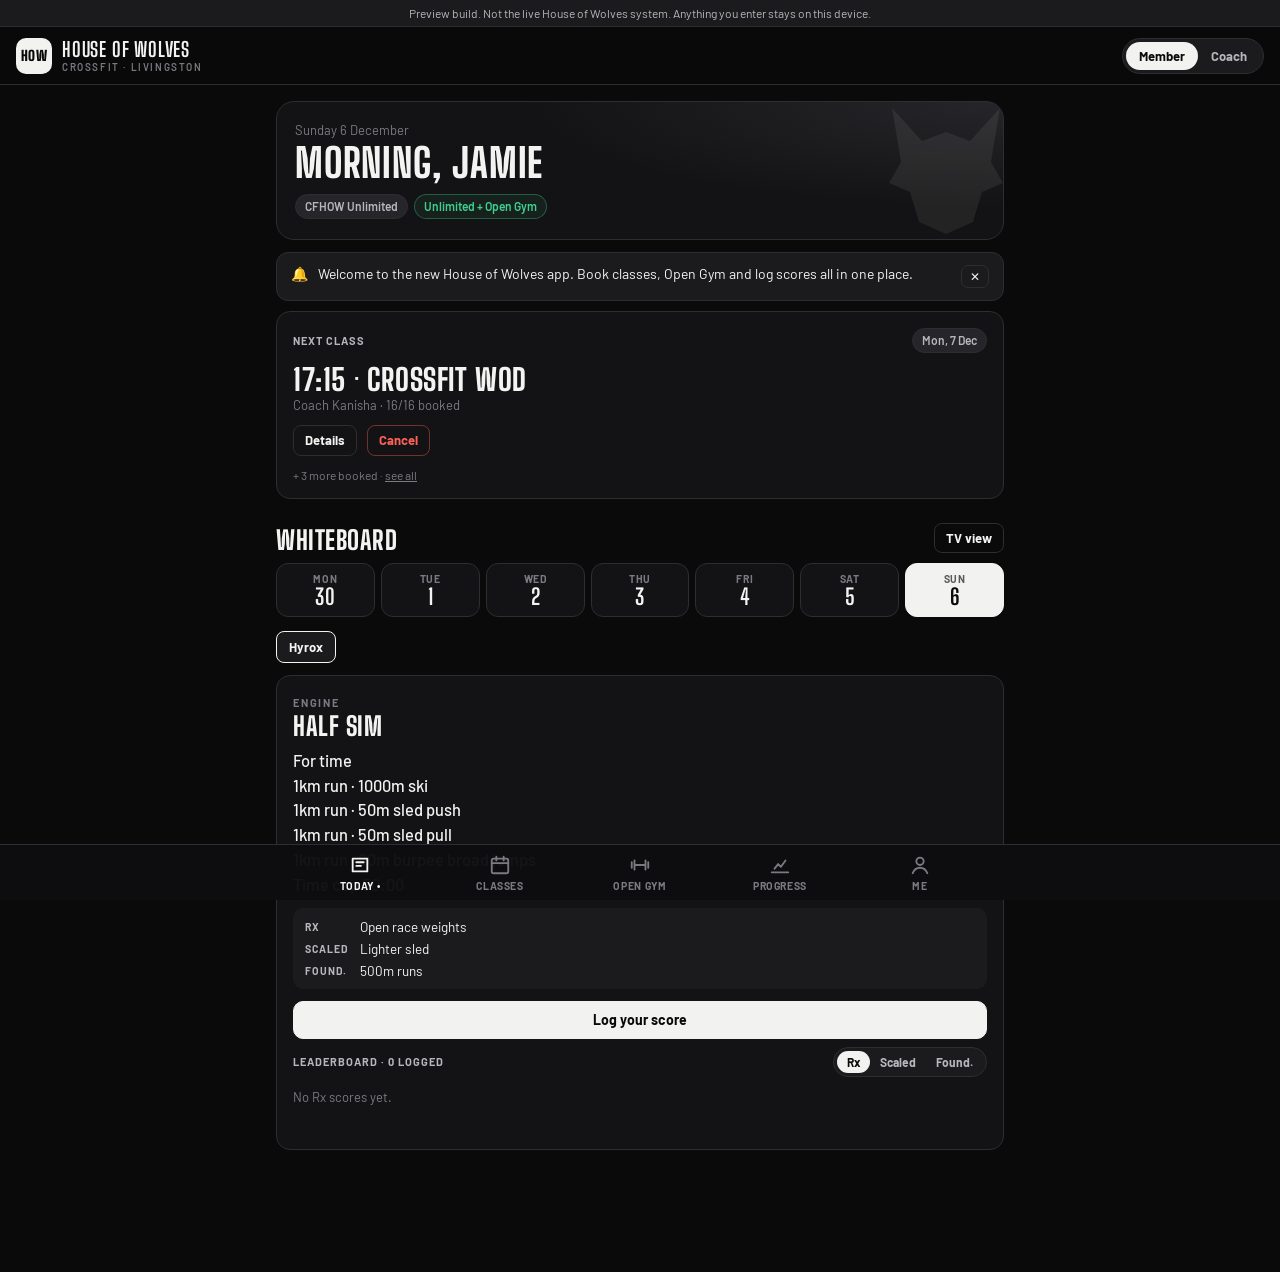
==== index.html @ 22e1f113 "House of Wolves app preview Co-Authored-By: Claude Opus 5.5 <noreply@anthropic.com> Claude-Session: " ====
<!DOCTYPE html>
<html lang="en">
<head>
<meta charset="utf-8">
<meta name="viewport" content="width=device-width,initial-scale=1,viewport-fit=cover">
<meta name="theme-color" content="#0a0a0b">
<meta name="robots" content="noindex,nofollow">
<title>House of Wolves — Gym App</title>
<link rel="preconnect" href="https://fonts.googleapis.com">
<link rel="preconnect" href="https://fonts.gstatic.com" crossorigin>
<link href="https://fonts.googleapis.com/css2?family=Big+Shoulders+Display:wght@700;800;900&family=Barlow:wght@400;500;600;700&display=swap" rel="stylesheet">
<style>
:root{--bg:#0a0a0b;--s1:#131315;--s2:#1b1b1e;--s3:#26262a;--line:#2d2d32;--ink:#f3f3f1;--ink2:#b6b6bb;--mute:#7a7a81;--accent:#f2f2f0;--accent-ink:#0a0a0b;--good:#3ecf8e;--warn:#f5b041;--bad:#ff6158;--r:14px;--hf:'Big Shoulders Display',Impact,'Arial Narrow',sans-serif;--bf:'Barlow',system-ui,-apple-system,sans-serif}
*{box-sizing:border-box}
html,body{margin:0;background:var(--bg);color:var(--ink);font-family:var(--bf);font-size:15px;-webkit-font-smoothing:antialiased;-webkit-tap-highlight-color:transparent}
button{font:inherit;color:inherit;cursor:pointer;border:0;background:none;padding:0}
input,select,textarea{font:inherit;font-size:16px;color:var(--ink);background:var(--s2);border:1px solid var(--line);border-radius:10px;padding:10px 12px;width:100%;outline:none}
input:focus,select:focus,textarea:focus{border-color:var(--ink2)}
input[type=checkbox],input[type=radio]{width:20px;height:20px;accent-color:var(--accent);flex:none;margin:0}
input[type=color]{padding:2px;height:42px;width:64px}
textarea{min-height:76px;resize:vertical}
label.f{display:block;margin:12px 0}
label.f>span,.lbl{display:block;font-size:11px;color:var(--ink2);margin-bottom:6px;text-transform:uppercase;letter-spacing:.09em;font-weight:700}
h1,h2,h3{font-family:var(--hf);text-transform:uppercase;letter-spacing:.02em;margin:0;line-height:.95;font-weight:800}
a{color:inherit}
header.top{position:sticky;top:0;z-index:30;background:rgba(10,10,11,.94);backdrop-filter:blur(12px);-webkit-backdrop-filter:blur(12px);border-bottom:1px solid var(--line);display:flex;align-items:center;gap:12px;padding:10px 16px;height:58px}
.brand{display:flex;align-items:center;gap:10px;min-width:0;overflow:hidden}.brand>div{min-width:0}
.chart svg text{fill:var(--mute);font-size:11px;font-family:var(--bf)}
@media(max-width:600px){.hide-sm{display:none}}@media(min-width:601px){.show-sm{display:none}}
.mark{width:36px;height:36px;border-radius:10px;background:var(--accent);color:var(--accent-ink);display:grid;place-items:center;font-family:var(--hf);font-weight:900;font-size:14px;letter-spacing:.02em;overflow:hidden;flex:none}
.mark img{width:100%;height:100%;object-fit:cover}
.brand b{font-family:var(--hf);font-size:20px;text-transform:uppercase;letter-spacing:.04em;white-space:nowrap;display:block;line-height:1;overflow:hidden;text-overflow:ellipsis}
.brand small{display:block;white-space:nowrap;overflow:hidden;text-overflow:ellipsis;color:var(--mute);font-size:10px;letter-spacing:.16em;text-transform:uppercase;font-weight:600;margin-top:2px}
.seg{display:flex;background:var(--s2);border:1px solid var(--line);border-radius:999px;padding:3px;margin-left:auto;flex:none}
.seg button{padding:6px 13px;border-radius:999px;font-weight:700;font-size:13px;color:var(--ink2)}
.seg button.on{background:var(--accent);color:var(--accent-ink)}
main{width:100%;max-width:760px;margin:0 auto;padding:16px 16px 110px}
.staff main{max-width:1180px;padding-bottom:60px}
nav.bottom{position:fixed;bottom:0;left:0;right:0;z-index:30;background:rgba(14,14,16,.97);border-top:1px solid var(--line);display:flex;justify-content:center;padding-bottom:env(safe-area-inset-bottom)}
nav.bottom button{flex:1;max-width:140px;padding:9px 2px 8px;display:flex;flex-direction:column;align-items:center;gap:3px;font-size:10.5px;font-weight:700;color:var(--mute);letter-spacing:.06em;text-transform:uppercase}
nav.bottom button.on{color:var(--ink)}
nav.bottom svg{width:22px;height:22px}
.tabs{display:flex;gap:6px;overflow-x:auto;padding:10px 16px;border-bottom:1px solid var(--line);position:sticky;top:58px;z-index:25;background:var(--bg);scrollbar-width:none}
.tabs::-webkit-scrollbar,.days::-webkit-scrollbar{display:none}
.tabs button{white-space:nowrap;padding:8px 14px;border-radius:999px;background:var(--s1);border:1px solid var(--line);font-weight:700;font-size:13px;color:var(--ink2)}
.tabs button.on{background:var(--ink);color:var(--bg);border-color:var(--ink)}
.shell{display:block}
.side{display:none}
@media(min-width:1000px){
 .staff .tabs{display:none}
 .staff .shell{display:grid;grid-template-columns:230px 1fr}
 .side{display:flex;flex-direction:column;gap:2px;padding:18px 12px;border-right:1px solid var(--line);position:sticky;top:58px;height:calc(100vh - 58px)}
 .side button{text-align:left;padding:11px 14px;border-radius:10px;color:var(--ink2);font-weight:600;display:flex;justify-content:space-between;align-items:center}
 .side button.on{background:var(--s2);color:var(--ink)}
 .side .badge{background:var(--s3);border-radius:999px;font-size:11px;padding:1px 7px}
}
.card{background:var(--s1);border:1px solid var(--line);border-radius:var(--r);padding:16px;margin-bottom:12px}
.card.tight{padding:12px 14px}
.row{display:flex;align-items:center;gap:10px}
.wrap{flex-wrap:wrap}
.between{justify-content:space-between}
.grow{flex:1;min-width:0}
.grid{display:grid;gap:12px}
.g2{grid-template-columns:repeat(auto-fit,minmax(min(100%,300px),1fr))}
.g3{grid-template-columns:repeat(auto-fit,minmax(min(100%,220px),1fr))}
.kpis{display:grid;grid-template-columns:repeat(auto-fit,minmax(150px,1fr));gap:10px;margin-bottom:12px}
.kpi{background:var(--s1);border:1px solid var(--line);border-radius:var(--r);padding:14px 16px}
.kpi .v{font-family:var(--hf);font-size:36px;font-weight:800;line-height:1;margin-top:6px}
.kpi .l{font-size:11px;color:var(--ink2);text-transform:uppercase;letter-spacing:.09em;font-weight:700}
.kpi .d{font-size:12px;color:var(--mute);margin-top:6px}
.btn{display:inline-flex;align-items:center;justify-content:center;gap:6px;padding:10px 16px;border-radius:10px;font-weight:700;font-size:14px;background:var(--s3);border:1px solid var(--line);white-space:nowrap;line-height:1.1}
.btn.p{background:var(--accent);color:var(--accent-ink);border-color:var(--accent)}
.btn.g{background:transparent}
.btn.sm{padding:7px 11px;font-size:13px;border-radius:8px}
.btn.xs{padding:4px 8px;font-size:12px;border-radius:7px}
.btn.danger{color:var(--bad);border-color:rgba(255,97,88,.4);background:transparent}
.btn.ok{color:var(--good);border-color:rgba(62,207,142,.4);background:rgba(62,207,142,.08)}
.btn:disabled{opacity:.4;cursor:not-allowed}
.btn.block{width:100%}
.chip{display:inline-flex;align-items:center;gap:5px;padding:3px 9px;border-radius:999px;font-size:12px;font-weight:600;background:var(--s3);color:var(--ink2);border:1px solid var(--line);white-space:nowrap;line-height:1.4}
.chip.good{color:var(--good);border-color:rgba(62,207,142,.35);background:rgba(62,207,142,.08)}
.chip.warn{color:var(--warn);border-color:rgba(245,176,65,.35);background:rgba(245,176,65,.08)}
.chip.bad{color:var(--bad);border-color:rgba(255,97,88,.35);background:rgba(255,97,88,.08)}
.chip.inv{background:var(--ink);color:var(--bg);border-color:var(--ink)}
.muted{color:var(--mute)}.ink2{color:var(--ink2)}.small{font-size:13px}.tiny{font-size:12px}.b{font-weight:700}
.mt{margin-top:12px}.mt2{margin-top:20px}.mb0{margin-bottom:0}
.h-sec{display:flex;align-items:flex-end;justify-content:space-between;gap:10px;margin:24px 0 10px}
.h-sec h2{font-size:26px}
.days{display:flex;gap:6px;overflow-x:auto;padding-bottom:2px;scrollbar-width:none}
.day{flex:1;min-width:44px;padding:8px 0 7px;border-radius:12px;background:var(--s1);border:1px solid var(--line);text-align:center;position:relative}
.day small{display:block;font-size:10.5px;color:var(--mute);text-transform:uppercase;font-weight:700;letter-spacing:.06em}
.day b{font-family:var(--hf);font-size:22px;display:block;line-height:1.1}
.day.on{background:var(--accent);color:var(--accent-ink);border-color:var(--accent)}
.day.on small{color:inherit;opacity:.65}
.day.today:not(.on){border-color:var(--ink2)}
.day i{position:absolute;bottom:4px;left:50%;transform:translateX(-50%);width:5px;height:5px;border-radius:50%;background:currentColor}
.cls{display:flex;gap:12px;align-items:center;padding:13px 14px;background:var(--s1);border:1px solid var(--line);border-left:4px solid var(--tc,#888);border-radius:var(--r);margin-bottom:8px}
.cls.dim{opacity:.55}
.cls .t{font-family:var(--hf);font-size:24px;font-weight:800;width:60px;flex:none;line-height:1}
.cls .t small{display:block;font-family:var(--bf);font-size:11px;color:var(--mute);font-weight:600;margin-top:3px}
.cls .n{font-weight:700;font-size:15.5px}
.cls .m{flex:1;min-width:0;cursor:pointer}
.bar{height:5px;background:var(--s3);border-radius:3px;overflow:hidden;margin-top:7px}
.bar i{display:block;height:100%;background:var(--ink2);border-radius:3px}
.bar i.full{background:var(--warn)}
.wod section{padding:16px 0;border-top:1px solid var(--line)}
.wod section:first-child{border-top:0;padding-top:4px}
.wod .k{font-size:11px;letter-spacing:.16em;text-transform:uppercase;color:var(--mute);font-weight:700}
.wod h3{font-size:26px;margin:5px 0 9px}
.wod pre{white-space:pre-wrap;font-family:var(--bf);margin:0;font-size:16.5px;line-height:1.5;font-weight:500}
.scale{display:grid;grid-template-columns:auto 1fr;gap:5px 12px;margin-top:12px;font-size:13.5px;background:var(--s2);border-radius:10px;padding:10px 12px}
.scale b{font-size:10.5px;text-transform:uppercase;letter-spacing:.1em;color:var(--ink2);padding-top:2px}
.notes{margin-top:10px;padding:10px 12px;border-radius:10px;border:1px dashed var(--line);font-size:13.5px;color:var(--ink2)}
.notes b{color:var(--ink)}
.pct{display:flex;gap:6px;flex-wrap:wrap;margin-top:10px}
.pct span{background:var(--s2);border:1px solid var(--line);border-radius:8px;padding:5px 9px;font-size:13px}
.pct span b{font-family:var(--hf);font-size:17px;margin-left:4px}
.lbr{display:flex;align-items:center;gap:10px;padding:9px 0;border-top:1px solid var(--line)}
.lbr.me{background:linear-gradient(90deg,var(--s2),transparent);margin:0 -8px;padding:9px 8px;border-radius:8px}
.rank{width:22px;font-family:var(--hf);font-size:19px;color:var(--mute);text-align:center;flex:none}
.av{width:32px;height:32px;border-radius:50%;background:var(--s3);display:grid;place-items:center;font-size:11.5px;font-weight:700;flex:none;border:1px solid var(--line);color:var(--ink2)}
.av.lg{width:52px;height:52px;font-size:17px}
.avs{display:flex;flex-wrap:wrap;gap:6px}
.sc{font-family:var(--hf);font-size:20px;font-weight:800}
.hf{padding:4px 9px;border-radius:999px;border:1px solid var(--line);font-size:12.5px;font-weight:600;color:var(--ink2)}
.hf.on{background:var(--accent);color:var(--accent-ink);border-color:var(--accent)}
.ttabs{display:flex;gap:6px;flex-wrap:wrap;margin:12px 0}
.ttabs button{padding:7px 12px;border-radius:8px;border:1px solid var(--line);font-size:13px;font-weight:700;color:var(--ink2);background:var(--s1)}
.ttabs button.on{border-color:var(--ink);color:var(--ink);background:var(--s2)}
.scrim{position:fixed;inset:0;background:rgba(0,0,0,.66);z-index:60;display:flex;align-items:flex-end;justify-content:center}
.sheet{background:var(--s1);border:1px solid var(--line);border-radius:20px 20px 0 0;width:100%;max-width:620px;max-height:93vh;overflow:auto;padding:0 18px 28px;animation:up .22s ease;overscroll-behavior:contain}
.sheet.wide{max-width:900px}
@keyframes up{from{transform:translateY(30px);opacity:0}to{transform:none;opacity:1}}
@media(min-width:760px){.scrim{align-items:center;padding:20px}.sheet{border-radius:20px}}
.sh{display:flex;justify-content:space-between;align-items:center;gap:10px;position:sticky;top:0;background:var(--s1);padding:16px 0 10px;z-index:2}
.sh h2{font-size:26px}
.foot{position:sticky;bottom:-28px;background:var(--s1);padding:12px 0 4px;margin-top:8px;display:flex;gap:8px;border-top:1px solid var(--line)}
.steps{display:flex;gap:4px;margin:0 0 14px}
.steps i{flex:1;height:4px;border-radius:2px;background:var(--s3)}
.steps i.on{background:var(--accent)}
.stepper{display:flex;align-items:center;gap:8px}
.stepper button{width:34px;height:34px;border-radius:9px;background:var(--s3);font-weight:800;font-size:18px;border:1px solid var(--line)}
.stepper output{width:22px;text-align:center;font-family:var(--hf);font-size:20px}
.kitrow{display:flex;align-items:center;justify-content:space-between;gap:10px;padding:9px 0;border-top:1px solid var(--line)}
.chk{display:flex;gap:10px;align-items:flex-start;margin:10px 0;font-size:14px;line-height:1.4;cursor:pointer}
.opt{display:flex;gap:12px;align-items:flex-start;padding:13px 14px;border:1px solid var(--line);border-radius:12px;margin-bottom:8px;cursor:pointer;background:var(--s1)}
.opt:has(input:checked){border-color:var(--ink);background:var(--s2)}
.opt .pr{margin-left:auto;font-family:var(--hf);font-size:22px;white-space:nowrap;text-align:right}
.opt .pr small{display:block;font-family:var(--bf);font-size:11px;color:var(--mute)}
.yn{display:flex;justify-content:space-between;gap:10px;align-items:center;padding:10px 0;border-top:1px solid var(--line);font-size:14px}
.yn .seg{margin-left:0}
.yn label{display:flex;align-items:center;gap:5px;font-weight:600;font-size:13px;padding:4px 8px;cursor:pointer}
table.t{width:100%;border-collapse:collapse;font-size:14px}
table.t th{text-align:left;font-size:10.5px;text-transform:uppercase;letter-spacing:.1em;color:var(--mute);padding:8px 10px;border-bottom:1px solid var(--line);white-space:nowrap;font-weight:700}
table.t td{padding:10px;border-bottom:1px solid var(--line);vertical-align:middle}
table.t tr.click{cursor:pointer}
table.t tr.click:hover td{background:var(--s2)}
.tblwrap{overflow-x:auto;margin:0 -16px;padding:0 16px}
.empty{padding:26px 18px;text-align:center;color:var(--mute);border:1px dashed var(--line);border-radius:var(--r);font-size:14px}
.hero{padding:20px 18px;border-radius:18px;background:radial-gradient(120% 140% at 100% 0%,var(--s3) 0%,var(--s1) 55%);border:1px solid var(--line);margin-bottom:12px;position:relative;overflow:hidden}
.hero h1{font-size:40px;margin-top:6px}
.hero .wolf{position:absolute;right:-18px;top:-6px;width:150px;opacity:.07;color:var(--ink)}
.lock{text-align:center;padding:30px 18px}
.lock h3{font-size:24px;margin-bottom:6px}
.slots{display:grid;grid-template-columns:repeat(auto-fill,minmax(74px,1fr));gap:6px}
.slot{padding:8px 6px;border-radius:10px;background:var(--s1);border:1px solid var(--line);text-align:center}
.slot b{font-family:var(--hf);font-size:18px;display:block}
.slot small{font-size:11px;color:var(--mute)}
.slot.past{opacity:.35}
.slot.full{border-color:rgba(245,176,65,.5)}
.heat{display:grid;grid-template-rows:repeat(7,1fr);grid-auto-flow:column;grid-auto-columns:1fr;gap:4px}
.heat i{aspect-ratio:1;border-radius:4px;background:var(--s3);display:block}
.heat i.on{background:var(--accent)}
.heat i.fut{background:transparent;border:1px dashed var(--line)}
.pv{background:var(--s2);color:var(--ink2);font-size:12px;text-align:center;padding:6px 12px;border-bottom:1px solid var(--line)}
.tip{position:fixed;pointer-events:none;background:var(--ink);color:var(--bg);padding:6px 9px;border-radius:8px;font-size:12px;font-weight:600;z-index:95;display:none;white-space:nowrap}
#toasts{position:fixed;top:68px;left:50%;transform:translateX(-50%);z-index:99;display:flex;flex-direction:column;gap:8px;width:min(92vw,420px);pointer-events:none}
.toast{background:var(--ink);color:var(--bg);padding:12px 14px;border-radius:12px;font-weight:600;font-size:14px;box-shadow:0 10px 30px rgba(0,0,0,.5);animation:up .2s ease;display:flex;gap:8px;align-items:flex-start}
.toast.bad{background:var(--bad);color:#fff}
.toast.good{background:var(--good);color:#04140c}
.notice{display:flex;gap:10px;align-items:flex-start;padding:12px 14px;border-radius:12px;border:1px solid var(--line);background:var(--s2);margin-bottom:10px;font-size:14px}
.notice.warn{border-color:rgba(245,176,65,.45)}
.notice .grow b{display:block;margin-bottom:2px}
.list .li{display:flex;align-items:center;gap:10px;padding:10px 0;border-top:1px solid var(--line)}
.list .li:first-child{border-top:0}
.ttgrid{display:grid;grid-template-columns:repeat(7,minmax(130px,1fr));gap:8px;overflow-x:auto}
.ttcol h3{font-size:18px;margin-bottom:8px}
.ttitem{display:block;width:100%;text-align:left;padding:8px 10px;border-radius:10px;background:var(--s1);border:1px solid var(--line);border-left:3px solid var(--tc);margin-bottom:6px;font-size:13px}
.ttitem b{font-family:var(--hf);font-size:17px;display:block}
.sec-ed{border:1px solid var(--line);border-radius:12px;padding:12px;margin-bottom:10px;background:var(--s2)}
.sec-ed input,.sec-ed select,.sec-ed textarea{background:var(--s1)}
.g-ed{display:grid;gap:8px;grid-template-columns:repeat(auto-fit,minmax(min(100%,160px),1fr))}
.swatch{width:38px;height:38px;border-radius:10px;border:2px solid var(--line)}
.swatch.on{border-color:var(--ink);outline:2px solid var(--bg);outline-offset:-4px}
.meter{display:flex;align-items:center;gap:10px;padding:7px 0;font-size:13.5px}
.meter .bar{flex:1;margin:0}
.qr{width:180px;height:180px;margin:10px auto;background:#fff;border-radius:12px;padding:12px}
#tv{position:fixed;inset:0;z-index:90;background:#000;color:#fff;overflow:auto;display:none;padding:3vh 3vw}
#tv.on{display:block}
.tvg{display:grid;grid-template-columns:1.5fr 1fr;gap:3vw}
@media(max-width:800px){.tvg{grid-template-columns:1fr}}
#tv h1{font-size:clamp(40px,7vw,110px)}
#tv .wod pre{font-size:clamp(18px,2.2vw,34px)}
#tv .wod h3{font-size:clamp(26px,3vw,48px)}
#tv .lbr{font-size:clamp(16px,1.6vw,26px)}
.chart svg{width:100%;height:auto;display:block}
.chart .hit{fill:transparent;cursor:pointer}
details summary{cursor:pointer;color:var(--ink2);font-size:13px;font-weight:600}
.pipe{display:grid;grid-template-columns:repeat(5,minmax(200px,1fr));gap:10px;overflow-x:auto;padding-bottom:6px}
.pipe h3{font-size:17px;margin-bottom:8px;display:flex;justify-content:space-between}
.lead{background:var(--s1);border:1px solid var(--line);border-radius:12px;padding:11px 12px;margin-bottom:8px;font-size:13.5px}
.dot{width:8px;height:8px;border-radius:50%;display:inline-block;flex:none}
.split{display:grid;gap:14px}
@media(min-width:1000px){.split{grid-template-columns:320px 1fr;align-items:start}}
</style>
</head>
<body>
<div class="pv">Preview build. Not the live House of Wolves system. Anything you enter stays on this device.</div>
<div id="app"></div>
<div id="sheet"></div>
<div id="tv"></div>
<div id="toasts"></div>
<div class="tip" id="tip"></div>
<script>
'use strict';
/* ============ CONSTANTS ============ */
const KEY='how-gym-demo-v1';
const TYPES={
  wod:{name:'CrossFit WoD',cap:16,c:'#d9d9d6',track:'wod'},
  partner:{name:'Partner WoD',cap:20,c:'#b48ce0',track:'wod'},
  gym:{name:'Gymnastics',cap:12,c:'#6fb3e0',track:'gym'},
  barbell:{name:'Barbell Club',cap:10,c:'#e07a6f',track:'barbell'},
  hyrox:{name:'Hyrox',cap:16,c:'#f2c94c',track:'hyrox'}
};
const TRACKS=[['wod','CrossFit'],['hyrox','Hyrox'],['gym','Gymnastics'],['barbell','Barbell Club']];
const CF=['wod','partner','gym','barbell'], ALL=[...CF,'hyrox'];
const PLANS=[
  {id:'intro',name:'Introductory Month',price:80,unit:'first month',tracks:ALL,og:true,monthly:true,desc:'Unlimited classes + Open Gym for your first month. £20 less than Unlimited.'},
  {id:'unl',name:'CFHOW Unlimited',price:100,unit:'month',tracks:ALL,og:true,monthly:true,desc:'Every class, every track, plus Open Gym.'},
  {id:'three',name:'CFHOW 3 a Week',price:65,unit:'month',perWeek:3,tracks:ALL,monthly:true,desc:'Any 3 classes a week, Hyrox included. No Open Gym.'},
  {id:'two',name:'CrossFit 2 a Week',price:50,unit:'month',perWeek:2,tracks:CF,monthly:true,desc:'Any 2 CrossFit classes a week: WoD, Gymnastics, Barbell.'},
  {id:'hyrox2',name:'Hyrox 2 a Week',price:50,unit:'month',perWeek:2,tracks:['hyrox'],monthly:true,desc:'Both weekly Hyrox classes.'},
  {id:'hyrox10',name:'Hyrox 10-Class Pass',price:75,unit:'10 classes',pack:10,valid:60,tracks:['hyrox'],desc:'10 Hyrox classes, use within 2 months.'},
  {id:'drop',name:'Drop-in',price:12,unit:'class',pack:1,valid:30,tracks:ALL,desc:'Single class. Visiting? Welcome to the pack.'}
];
const KIT=[{id:'lift',n:'Lifting platform + bar',q:5},{id:'rig',n:'Rig space',q:8},{id:'rope',n:'Rope climb',q:5},{id:'row',n:'RowErg',q:6},{id:'ski',n:'SkiErg',q:6},{id:'bike',n:'BikeErg',q:1},{id:'assault',n:'Assault Bike',q:2},{id:'sled',n:'Sled',q:1},{id:'sandbag',n:'Sandbag',q:4}];
const COACHES=['Andun','Gavin','Rachael','Kirsty','Kanisha','Huw','Mike'];
const FOCUS=['My own programme','Catching up on a missed WoD','Hyrox / engine work','Gymnastics skills','Olympic lifting','Competition prep','Mobility & recovery'];
const LIFTS=['Back Squat','Front Squat','Deadlift','Strict Press','Push Press','Clean','Clean & Jerk','Snatch','Bench Press'];
const BENCH=[['Fran','time'],['Grace','time'],['Helen','time'],['Cindy','rounds'],['2k Row','time'],['5k Run','time'],['Hyrox (race)','time'],['Max Pull-ups','reps']];
const PRESETS=[['Pack White','#f2f2f0'],['Ember','#ff6a2b'],['Blood Moon','#e0323f'],['Ice','#7cc6f2'],['Gold','#e8b931'],['Pine','#3ecf8e']];
const DOW=['Mon','Tue','Wed','Thu','Fri','Sat','Sun'];

/* ============ HELPERS ============ */
const $=(s,r=document)=>r.querySelector(s);
const pad=n=>String(n).padStart(2,'0');
const ymd=d=>d.getFullYear()+'-'+pad(d.getMonth()+1)+'-'+pad(d.getDate());
const pd=s=>{const[a,b,c]=s.split('-').map(Number);return new Date(a,b-1,c)};
const add=(d,n)=>{const x=new Date(d);x.setDate(x.getDate()+n);return x};
const t0=()=>{const d=new Date();d.setHours(0,0,0,0);return d};
const TODAY=()=>ymd(new Date());
const mon=d=>{const x=new Date(d);x.setHours(0,0,0,0);return add(x,-((x.getDay()+6)%7))};
const tm=s=>{const[h,m]=s.split(':').map(Number);return h*60+m};
const hm=m=>pad(Math.floor(m/60))+':'+pad(m%60);
const at=(ds,t)=>{const d=pd(ds);d.setMinutes(tm(t));return d};
const wdOf=ds=>(pd(ds).getDay()+6)%7;
const fmtD=(ds,o={weekday:'short',day:'numeric',month:'short'})=>pd(ds).toLocaleDateString('en-GB',o);
const nowMin=()=>{const d=new Date();return d.getHours()*60+d.getMinutes()};
const esc=s=>String(s??'').replace(/[&<>"']/g,c=>({'&':'&amp;','<':'&lt;','>':'&gt;','"':'&quot;',"'":'&#39;'}[c]));
const ini=n=>String(n||'?').split(' ').filter(Boolean).map(w=>w[0]).slice(0,2).join('').toUpperCase();
const uid=()=>Math.random().toString(36).slice(2,9);
const money=n=>'£'+Number(n).toLocaleString('en-GB',{minimumFractionDigits:n%1?2:0,maximumFractionDigits:2});
const daysBetween=(a,b)=>Math.round((pd(b)-pd(a))/864e5);
const plan=id=>PLANS.find(p=>p.id===id)||PLANS[1];
const dur=s=>{s=Math.round(s);return Math.floor(s/60)+':'+pad(s%60)};
function rng(a){return function(){a|=0;a=a+0x6D2B79F5|0;let t=Math.imul(a^a>>>15,1|a);t=t+Math.imul(t^t>>>7,61|t)^t;return((t^t>>>14)>>>0)/4294967296}}

/* ============ PROGRAMMING LIBRARY ============ */
const PROG={
 wod:[
  [{kind:'Warm-up',title:'Prep',body:'2 rounds\n200m row\n10 air squats\n10 PVC pass-throughs\n5 inchworms + push-up',score:'none'},
   {kind:'Strength',title:'Back Squat',lift:'Back Squat',body:'5 x 5 @ 75%\nRest 2:00 between sets',score:'none'},
   {kind:'Metcon',title:'Howl',body:'AMRAP 12\n10 wall balls\n10 box jumps\n10 kettlebell swings',score:'rounds',rx:'9/6kg ball · 24/20" box · 24/16kg KB',sc:'6/4kg ball · step-ups · 16/12kg KB',fd:'Squat to target · 12/8kg KB deadlift',notes:'Steady unbroken sets, aim for 6+ rounds. Shoulder flags: KB deadlifts instead of swings. Knees: step-ups.'}],
  [{kind:'Warm-up',title:'Prep',body:'3 rounds\n10 cal BikeErg\n5 strict pull-ups\n10 empty-bar thrusters',score:'none'},
   {kind:'Strength',title:'Strict Press',lift:'Strict Press',body:'Build: 5-5-3-3-1-1\nFinish around 90%',score:'none'},
   {kind:'Metcon',title:'Fran',body:'21-15-9 for time\nThrusters\nPull-ups\nTime cap 8:00',score:'time',rx:'43/30kg · kipping or butterfly',sc:'30/20kg · banded pull-ups',fd:'15/10kg · ring rows',notes:'Benchmark day. Sprint, target sub-6. Shoulder flags: ring rows + DB thrusters.'}],
  [{kind:'Skill',title:'Double-unders',body:'10 min practice\nSingles → 3 singles + 1 double → unbroken attempts',score:'none'},
   {kind:'Metcon',title:'Cindy',body:'AMRAP 20\n5 pull-ups\n10 push-ups\n15 air squats',score:'rounds',rx:'As written',sc:'Banded pull-ups · knee push-ups',fd:'Ring rows · box push-ups · squat to box',notes:'Pacing piece. Rounds ~1:00 each. Push-up form over speed.'}],
  [{kind:'Warm-up',title:'Prep',body:'Hip hinge drill\n400m easy jog\n10 band pull-aparts',score:'none'},
   {kind:'Strength',title:'Deadlift',lift:'Deadlift',body:'3 x 5 @ 80%\nRest 2:30',score:'none'},
   {kind:'Metcon',title:'Lone Wolf',body:'5 rounds for time\n400m run\n15 DB snatches (alt.)\n10 bar-facing burpees\nTime cap 22:00',score:'time',rx:'22.5/15kg DB',sc:'15/10kg DB',fd:'200m run · 7.5/5kg DB · step-back burpees',notes:'Run hard, settle on the snatches. Lower-back flags: lighter DB hang power cleans.'}],
  [{kind:'Strength',title:'Clean & Jerk',lift:'Clean & Jerk',body:'Build to a heavy single in 12 min\nThen 3 x 2 @ 70%',score:'none'},
   {kind:'Metcon',title:'Grace',body:'30 clean & jerks for time\nTime cap 8:00',score:'time',rx:'61/43kg',sc:'43/30kg',fd:'20/15kg bar or DB',notes:'Mostly singles. Choose a load you can move for 30 reps without form breaking down.'}],
  [{kind:'Partner WoD',title:'Wolf Pack',body:'In pairs, for time\n100 cal row\n80 wall balls\n60 KB swings\n40 burpees over the bar\n20 rope climbs\nOne works, one rests\nTime cap 35:00',score:'time',rx:'9/6kg · 24/16kg',sc:'6/4kg · 16/12kg · 2 seated pulls = 1 climb',fd:'Halve the reps',notes:'Pair mixed abilities. Use both ends of the rig for ropes.'}],
  null
 ],
 hyrox:{1:[{kind:'Engine',title:'Compromised Running',body:'6 rounds\n500m run\n500m SkiErg\nRest 1:30\nScore = total working time',score:'time',rx:'Race pace',sc:'400m / 400m',fd:'300m / 300m',notes:'Hold run splits within 5s of each other.'}],
        6:[{kind:'Engine',title:'Half Sim',body:'For time\n1km run · 1000m ski\n1km run · 50m sled push\n1km run · 50m sled pull\n1km run · 80m burpee broad jumps\nTime cap 50:00',score:'time',rx:'Open race weights',sc:'Lighter sled',fd:'500m runs',notes:'Practise transitions. Adjust sled loads between heats.'}]},
 gym:{0:[{kind:'Skill',title:'Pull-up Strength',body:'EMOM 12\nOdd: 3-5 strict pull-ups\nEven: 20s hollow hold\nThen 3 x max tempo ring rows (3-1-1)',score:'none'}],
      2:[{kind:'Skill',title:'Handstands',body:'Wall walks 4 x 2\nKick-up practice 10 min\nHandstand hold: accumulate 2:00',score:'none'}]},
 barbell:{1:[{kind:'Lifting',title:'Snatch',lift:'Snatch',body:'Snatch 6 x 2 @ 70%\nSnatch pull 3 x 3 @ 95%',score:'load'}],
          3:[{kind:'Lifting',title:'Clean',lift:'Clean',body:'Clean 5 x 2 @ 75%\nThen 3 x 3 @ 80%',score:'load'}]}
};
function libFor(track,wd){const L=track==='wod'?PROG.wod[wd]:(PROG[track]||{})[wd];return L?JSON.parse(JSON.stringify(L)).map((s,i)=>({id:'s'+i,...s})):null}

/* ============ STATE ============ */
let S;
const UI={role:'member',tab:'today',stab:'dash',day:TODAY(),track:'wod',wk:0,cday:TODAY(),filt:'all',ogDay:TODAY(),lbDiv:'Rx',
  pDay:TODAY(),pTrack:'wod',pe:null,rDay:TODAY(),rInst:null,oDay:TODAY(),memQ:'',memF:'all',join:null,ogWk:0};

function seed(keepBrand){
  const r=rng(11), pick=a=>a[Math.floor(r()*a.length)], T=t0();
  const names=['Jamie Reid','Eilidh Fraser','Callum Brown','Morag Stewart','Lewis Campbell','Isla Murray','Fraser Grant','Niamh Kerr','Euan Paterson','Ailsa Scott','Ryan Docherty','Skye Henderson','Connor Wallace','Leah Robertson','Craig Hamilton','Erin Ross','Scott Gibson','Rebecca Sinclair','Kyle Johnston','Hannah Mitchell','Dougie Watt','Freya Bell','Liam Craig','Catriona Lindsay','Marc Ogilvie','Abbie Burns','Ross McInnes','Zara Quinn'];
  const plans=['unl','unl','three','two','unl','three','hyrox2','unl','three','two','unl','hyrox10','three','unl','two','intro','unl','three','unl','two','drop','unl','three','hyrox2','unl','intro','three','unl'];
  const ec=['Sam','Alex','Chris','Jordan','Pat','Robyn','Jo','Kerry'];
  const rel=['Partner','Mum','Dad','Sister','Brother','Friend'];
  const members=names.map((n,i)=>{
    const [first,...rest]=n.split(' '); const p=plans[i];
    const sd=p==='intro'?(i===15?24:6):60+Math.floor(r()*900);
    return {id:'m'+(i+1),name:n,first,plan:p,start:ymd(add(T,-sd)),status:'active',
      email:(first+'.'+rest.join('')).toLowerCase()+'@example.com',phone:'07700 9'+String(10000+Math.floor(r()*89999)),
      dob:ymd(new Date(1972+Math.floor(r()*30),Math.floor(r()*12),1+Math.floor(r()*27))),
      address:(10+Math.floor(r()*80))+' '+pick(['Almondvale Rd','Howden Way','Dedridge Ave','Eliburn Cres','Carmondean Pl','Ladywell St'])+', Livingston',postcode:'EH54 '+(1+Math.floor(r()*9))+pick(['AB','HJ','LP','QR','TW']),
      ec:{name:pick(ec)+' '+rest.join(''),rel:pick(rel),phone:'07700 9'+String(10000+Math.floor(r()*89999))},
      injuries:i===3?'Left shoulder: avoid kipping':i===8?'Lower-back niggle, keep hinge loads moderate':i===19?'Post-natal (6 months): no high-impact jumping yet':'',
      level:pick(['Beginner','Intermediate','Intermediate','Advanced']),goals:pick(['Get stronger','Hyrox race in spring','Lose body fat','First muscle-up','Stay fit for football','Community & consistency']),
      credits:p==='hyrox10'?6:p==='drop'?1:0,creditsExp:ymd(add(T,p==='drop'?20:41)),waiver:true,parq:false,notes:'',frozenUntil:null,src:pick(['Instagram','Friend','Google','Walked past','Facebook'])};
  });
  members[13].status='frozen';members[13].frozenUntil=ymd(add(T,12));
  members[19].parq=true;
  const S0={v:1,seedWeek:ymd(mon(T)),meId:'m1',
    brand:keepBrand||{accent:'#f2f2f0',name:'House of Wolves',logo:null},
    cfg:{lateHrs:2,ahead:7,ogCap:10,autoPromote:true,introRemind:7,release:'20:00'},
    template:tpl(),ogWin:{0:[['10:30','12:00'],['13:30','17:00']],1:[['10:30','12:00'],['13:30','17:00']],2:[['10:30','12:00'],['13:30','17:00']],3:[['10:30','12:00'],['13:30','17:00']],4:[['10:30','12:00'],['13:30','17:00'],['18:15','20:00']],5:[['11:15','13:30']],6:[['10:00','13:00']]},
    overrides:{},bookings:{},members,prog:{},scores:{},prs:{},og:[],leads:[],notifs:[],hist:{},log:[]};
  S=S0;
  const atRisk=new Set(['m9','m17','m23']);
  // history
  members.forEach(m=>{
    const freq=m.plan==='unl'||m.plan==='intro'?.6:m.plan==='three'?.42:m.plan.startsWith('hyrox')||m.plan==='drop'?.15:.3;
    const h=[];const startD=pd(m.start);
    for(let d=-84;d<-14;d++){const day=add(T,d);if(day<startD)continue;if(atRisk.has(m.id)&&d>-20)continue;if(r()<freq*(m.id==='m1'?1.25:1))h.push(ymd(day))}
    S.hist[m.id]=h;
  });
  // bookings
  for(let d=-14;d<=7;d++){
    const ds=ymd(add(T,d));
    instancesFor(ds).forEach(inst=>{
      const b=bk(inst.id);
      const fillTarget=d<0?.45+r()*.5:d===0?.55+r()*.45:Math.max(.12,.85-d*.11+r()*.25);
      let want=Math.round(inst.cap*fillTarget);
      const pool=members.filter(m=>m.id!=='m1'&&m.status==='active'&&plan(m.plan).tracks.includes(inst.type)&&!(atRisk.has(m.id)&&d>-20)&&pd(m.start)<=pd(ds)).sort(()=>r()-.5);
      for(const m of pool){if(b.in.length>=Math.min(want,inst.cap))break;const p=plan(m.plan);if(p.perWeek&&weekUsed(m.id,ds)>=p.perWeek)continue;b.in.push(m.id)}
      if(d>=0&&d<=2&&inst.time==='17:15'&&inst.type==='wod'){while(b.in.length<inst.cap){const m=pool.find(x=>!b.in.includes(x.id));if(!m)break;b.in.push(m.id)}const w=pool.filter(x=>!b.in.includes(x.id)).slice(0,2);b.wait.push(...w.map(x=>x.id))}
      if(d<0||(d===0&&inst.start<new Date()))b.checked=b.in.filter(()=>r()<.94);
    });
  }
  // me: Jamie, unlimited, books Mon/Wed/Fri 17:15 + Tue hyrox-ish
  for(let d=-14;d<=6;d++){
    const ds=ymd(add(T,d)),wd=wdOf(ds);
    const want=wd===0||wd===2||wd===4?'17:15':wd===5?'09:00':null;
    if(!want)continue;
    const inst=instancesFor(ds).find(i=>i.time===want);if(!inst)continue;
    const b=bk(inst.id);if(b.in.includes('m1'))continue;
    if(b.in.length>=inst.cap)b.in.pop();
    b.in.push('m1');if(inst.start<new Date())b.checked.push('m1');
  }
  // programming: last, this & next week
  for(let w=-1;w<=1;w++){
    const ws=add(mon(T),w*7);
    for(let wd=0;wd<7;wd++){
      const ds=ymd(add(ws,wd));
      TRACKS.forEach(([tk])=>{const secs=libFor(tk,wd);if(!secs)return;
        S.prog[ds+'|'+tk]={status:w<1?'published':'scheduled',release:ymd(add(ws,-1))+' '+S.cfg.release,sections:secs,by:pick(COACHES)}});
    }
  }
  // PRs
  const lvlMul={Beginner:.65,Intermediate:.85,Advanced:1.05};
  const base={'Back Squat':125,'Front Squat':105,'Deadlift':155,'Strict Press':55,'Push Press':75,'Clean':92,'Clean & Jerk':88,'Snatch':68,'Bench Press':85};
  members.forEach((m,i)=>{
    const f=lvlMul[m.level]*(i%2?.72:1);const L=[];
    LIFTS.forEach(l=>{if(r()<.8||m.id==='m1')L.push({k:l,v:Math.round(base[l]*f*(0.9+r()*.2)/2.5)*2.5,t:'load',d:ymd(add(T,-Math.floor(r()*200)))})});
    if(r()<.6||m.id==='m1')L.push({k:'Fran',v:Math.round(240+ (1.1-f)*500+r()*90),t:'time',d:ymd(add(T,-Math.floor(r()*300)))});
    if(r()<.5||m.id==='m1')L.push({k:'2k Row',v:Math.round(410+(1.1-f)*120+r()*40),t:'time',d:ymd(add(T,-Math.floor(r()*300)))});
    S.prs[m.id]=L;
  });
  S.prs.m1=S.prs.m1.map(p=>({...p,v:p.k==='Back Squat'?120:p.k==='Deadlift'?150:p.k==='Fran'?402:p.v}));
  // scores for past days this week
  const ws=mon(T);
  for(let d=0;d<7;d++){
    const ds=ymd(add(ws,d));if(ds>TODAY())break;
    TRACKS.forEach(([tk])=>{const doc=S.prog[ds+'|'+tk];if(!doc)return;
      doc.sections.forEach(sec=>{if(sec.score==='none')return;
        const att=new Set();instancesFor(ds).filter(i=>TYPES[i.type].track===tk&&i.start<new Date()).forEach(i=>bk(i.id).checked.forEach(x=>att.add(x)));
        const arr=[...att].filter(x=>x!=='m1'||r()<.9).map(mid=>{const m=member(mid);const f=lvlMul[m.level];
          const div=m.level==='Advanced'||(m.level==='Intermediate'&&r()<.45)?'Rx':m.level==='Beginner'&&r()<.4?'Foundations':'Scaled';
          return {mid,div,raw:genScore(sec,f,r),note:r()<.15?pick(['Unbroken wall balls!','Grip went on round 3','PB!','Pacing was spot on','Legs on fire']):'',hf:members.filter(()=>r()<.12).map(x=>x.id)}});
        if(arr.length)S.scores[ds+'|'+tk+'|'+sec.id]=arr;
      })});
  }
  // open gym
  const today=TODAY();
  const ogs=[['m2',today,'10:30',90,'Olympic lifting',{lift:1},'Snatch complex from my coach'],['m5',today,'11:00',60,'Hyrox / engine work',{row:1,ski:1},'Intervals 8 x 500m row/ski'],['m7',today,'13:30',120,'Competition prep',{lift:1,rig:1},''],['m11',today,'14:00',60,'Gymnastics skills',{rig:1,rope:1},'Rope climb technique'],['m12',today,'15:00',90,'Hyrox / engine work',{sled:1,sandbag:1,ski:1},''],
    ['m6',ymd(add(T,1)),'10:30',60,'Catching up on a missed WoD',{row:1},'Missed Thursday'],['m16',ymd(add(T,1)),'11:00',60,'Mobility & recovery',{},''],['m25',ymd(add(T,2)),'13:30',90,'My own programme',{lift:1,assault:1},'']];
  ogs.forEach(([mid,date,start,dur,focus,kit,plan])=>{
    const m=member(mid);if(!m||!plan_og(m))m.plan='unl';
    const st=at(date,start),en=new Date(st.getTime()+dur*6e4),n=new Date();
    S.og.push({id:uid(),mid,date,start,dur,focus,kit,plan,injury:m.injuries,buddy:'',status:date===today&&en<n?'done':date===today&&st<=n?'in':'booked',inAt:date===today&&st<=n?st.toISOString():null,outAt:null,at:new Date().toISOString()});
  });
  // leads
  const L=[['Kerry Anderson','CrossFit','new',0],['Mohammed Rashid','Hyrox','booked',2],['Sophie Gray','CrossFit','booked',1],['Tom Lennox','CrossFit','attended',-3],['Beth Rae','Hyrox','attended',-5],['Aidan Kelly','CrossFit','joined',-12],['Lucy Ferguson','CrossFit','lost',-20]];
  L.forEach(([n,int,st,d])=>{const ds=ymd(add(T,d));let inst=null;if(st!=='new'){inst=instancesFor(ds).find(i=>(int==='Hyrox'?i.type==='hyrox':i.type==='wod'))||instancesFor(ds)[0]}
    S.leads.push({id:uid(),name:n,email:n.split(' ')[0].toLowerCase()+'@example.com',phone:'07700 9'+String(10000+Math.floor(r()*89999)),interest:int,status:st,inst:inst?inst.id:null,created:ymd(add(T,Math.min(d,0)-2)),exp:pick(['Never tried it','Some gym experience','Ex-CrossFitter']),src:pick(['Instagram','Google','Friend','Facebook'])})});
  S.notifs.push({mid:'m1',text:'Welcome to the new House of Wolves app. Book classes, Open Gym and log scores all in one place.',at:new Date().toISOString(),read:false});
  save();
}
function plan_og(m){return !!plan(m.plan).og}
function genScore(sec,f,r){
  const T={Fran:[170,520],Grace:[140,460],'Lone Wolf':[860,1320],'Wolf Pack':[1450,2100],'Compromised Running':[1250,1750],'Half Sim':[1900,2950]};
  if(sec.score==='time'){const[a,b]=T[sec.title]||[400,1200];const s=b-(b-a)*Math.min(1,f*.9)+(r()-.5)*(b-a)*.25;return dur(Math.max(a,Math.min(b,s)))}
  if(sec.score==='rounds'){const R=sec.title==='Cindy'?[11,24]:[4,9];return Math.round(R[0]+(R[1]-R[0])*f*.85+r()*2)+'+'+Math.floor(r()*25)}
  if(sec.score==='load')return String(Math.round(70*f*(0.9+r()*.3)/2.5)*2.5);
  return String(Math.round(50+r()*100));
}
function tpl(){const L=[];let i=0;const A=(day,time,type,coach,cap)=>L.push({id:'t'+(++i),day,time,type,coach,cap:cap||TYPES[type].cap});
  for(let d=0;d<5;d++){A(d,'06:15','wod','Huw');A(d,'09:30','wod','Kirsty');A(d,'12:15','wod','Rachael');A(d,'17:15','wod','Kanisha');
    if(d<4)A(d,'18:15',d===1?'hyrox':'wod',d===1?'Gavin':'Mike');
    if(d===0||d===2)A(d,'19:15','gym','Rachael');if(d===1||d===3)A(d,'19:15','barbell','Andun');}
  A(5,'09:00','partner','Andun');A(5,'10:15','wod','Kanisha');A(6,'09:00','hyrox','Gavin');return L}

function save(){try{localStorage.setItem(KEY,JSON.stringify(S))}catch(e){}}
function load(){
  try{const raw=localStorage.getItem(KEY);if(raw){const s=JSON.parse(raw);if(s&&s.v===1&&s.seedWeek===ymd(mon(t0()))){S=s;return}if(s&&s.brand){seed(s.brand);return}}}catch(e){}
  seed();
}

/* ============ DOMAIN ============ */
const member=id=>S.members.find(m=>m.id===id);
const me=()=>member(S.meId)||S.members[0];
function instancesFor(ds){
  const wd=wdOf(ds);
  return S.template.filter(t=>t.day===wd).sort((a,b)=>tm(a.time)-tm(b.time)).map(t=>{const id=ds+'_'+t.id,o=S.overrides[id]||{};
    return {id,date:ds,time:t.time,type:t.type,coach:o.coach||t.coach,cap:t.cap,cancelled:!!o.cancelled,reason:o.reason||'',tid:t.id,start:at(ds,t.time)}});
}
function findInst(id){return instancesFor(id.slice(0,10)).find(i=>i.id===id)}
function bk(id){return S.bookings[id]||(S.bookings[id]={in:[],wait:[],checked:[],late:[]})}
function weekUsed(mid,ds,excl){const ws=mon(pd(ds));let n=0;for(let d=0;d<7;d++){const x=ymd(add(ws,d));instancesFor(x).forEach(i=>{if(i.id===excl)return;const b=S.bookings[i.id];if(b&&(b.in.includes(mid)||b.late.includes(mid)))n++})}return n}
function canBook(m,inst,ignoreTime){
  const p=plan(m.plan);
  if(inst.cancelled)return{ok:false,r:'Cancelled'};
  if(!ignoreTime&&inst.start<new Date())return{ok:false,r:'Started'};
  if(!ignoreTime&&daysBetween(TODAY(),inst.date)>S.cfg.ahead)return{ok:false,r:'Opens '+fmtD(ymd(add(pd(inst.date),-S.cfg.ahead)),{weekday:'short',day:'numeric'})};
  if(m.status==='frozen')return{ok:false,r:'Membership frozen'};
  if(!p.tracks.includes(inst.type))return{ok:false,r:'Not on your plan',up:true};
  if(p.pack){if(m.credits<=0)return{ok:false,r:'No credits left',up:true};if(m.creditsExp<inst.date)return{ok:false,r:'Credits expire first',up:true}}
  if(p.perWeek&&weekUsed(m.id,inst.date,inst.id)>=p.perWeek)return{ok:false,r:p.perWeek+'/week used',up:true};
  return{ok:true};
}
function notify(mid,text){S.notifs.push({mid,text,at:new Date().toISOString(),read:false})}
function logA(t){S.log.unshift({t,at:new Date().toISOString()});S.log=S.log.slice(0,60)}
function book(id,mid,staff){
  const inst=findInst(id),m=member(mid),b=bk(id);
  if(b.in.includes(mid)||b.wait.includes(mid))return;
  const c=canBook(m,inst,staff);
  if(!c.ok&&!staff){toast(c.r,'bad');return}
  const p=plan(m.plan);
  if(b.in.length>=inst.cap&&!staff){b.wait.push(mid);toast(`You're #${b.wait.length} on the waitlist. You'll be booked in automatically if a space opens.`);logA(`${m.name} joined waitlist · ${TYPES[inst.type].name} ${inst.time}`)}
  else{b.in.push(mid);if(p.pack&&m.credits>0)m.credits--;b.late=b.late.filter(x=>x!==mid);
    if(!staff)toast(`Booked: ${TYPES[inst.type].name}, ${fmtD(inst.date)} ${inst.time}`,'good');logA(`${m.name} booked ${TYPES[inst.type].name} ${fmtD(inst.date)} ${inst.time}`)}
  save();render();
}
function cancelBk(id,mid,staff){
  const inst=findInst(id),m=member(mid),b=bk(id),p=plan(m.plan);
  if(b.wait.includes(mid)){b.wait=b.wait.filter(x=>x!==mid);toast('Removed from waitlist');save();render();return}
  const hrs=(inst.start-new Date())/36e5,late=!staff&&hrs<S.cfg.lateHrs;
  b.in=b.in.filter(x=>x!==mid);b.checked=b.checked.filter(x=>x!==mid);
  if(late){b.late.push(mid);toast(`Late cancel (under ${S.cfg.lateHrs}h). This still counts as a used class.`,'bad')}
  else{if(p.pack)m.credits++;if(!staff)toast('Cancelled. No charge.')}
  logA(`${m.name} ${late?'late-':''}cancelled ${TYPES[inst.type].name} ${fmtD(inst.date)} ${inst.time}`);
  if(S.cfg.autoPromote)promote(inst);
  save();render();
}
function promote(inst){
  const b=bk(inst.id);
  while(b.in.length<inst.cap&&b.wait.length){
    const nx=b.wait.shift(),m=member(nx),c=canBook(m,inst);
    if(!c.ok){notify(nx,`A space opened in ${TYPES[inst.type].name} ${inst.time} but you couldn't be booked (${c.r}).`);continue}
    b.in.push(nx);if(plan(m.plan).pack)m.credits--;
    notify(nx,`You're in! Moved off the waitlist for ${TYPES[inst.type].name}, ${fmtD(inst.date)} ${inst.time}.`);
    logA(`${m.name} promoted from waitlist · ${inst.time}`);
    if(UI.role==='staff'||nx===S.meId)toast(`${nx===S.meId?'You were':m.first+' was'} promoted from the waitlist`,'good');
  }
}
function visits(mid){
  const v=new Set(S.hist[mid]||[]);
  for(const [id,b] of Object.entries(S.bookings))if(b.checked.includes(mid))v.add(id.slice(0,10));
  S.og.forEach(o=>{if(o.mid===mid&&(o.status==='in'||o.status==='done'))v.add(o.date)});
  return [...v].sort();
}
function lastVisit(mid){const v=visits(mid);return v.length?v[v.length-1]:null}
function myUpcoming(mid=S.meId){
  const out=[],n=new Date();
  for(let d=0;d<=S.cfg.ahead+7;d++){const ds=ymd(add(t0(),d));instancesFor(ds).forEach(i=>{const b=S.bookings[i.id];if(!b)return;const end=new Date(i.start.getTime()+60*6e4);if(end<n)return;
    if(b.in.includes(mid))out.push({...i,st:'in'});else if(b.wait.includes(mid))out.push({...i,st:'wait',pos:b.wait.indexOf(mid)+1})})}
  return out;
}
function introEnd(m){return ymd(add(pd(m.start),30))}
function nextBill(m){const s=pd(m.start),n=t0();let d=new Date(n.getFullYear(),n.getMonth(),Math.min(s.getDate(),28));if(d<n)d=new Date(n.getFullYear(),n.getMonth()+1,Math.min(s.getDate(),28));return ymd(d)}
function mrr(){return S.members.filter(m=>m.status==='active'&&plan(m.plan).monthly).reduce((a,m)=>a+(m.plan==='intro'?100:plan(m.plan).price),0)}
function atRiskList(){const T=TODAY();return S.members.filter(m=>m.status==='active'&&daysBetween(m.start,T)>21).map(m=>({m,lv:lastVisit(m.id)})).filter(x=>!x.lv||daysBetween(x.lv,T)>=14).sort((a,b)=>(a.lv||'')<(b.lv||'')?-1:1)}
function visibleDoc(doc){if(!doc)return false;if(UI.role==='staff')return true;if(doc.status==='published')return true;if(doc.status==='scheduled'){const[d,t]=doc.release.split(' ');return new Date()>=at(d,t)}return false}
function parseScore(type,raw){
  raw=String(raw).trim();
  if(type==='time'){const m=raw.match(/^(\d+):(\d{1,2})$/);return m?+m[1]*60+ +m[2]:NaN}
  if(type==='rounds'){const m=raw.match(/^(\d+)(?:\+(\d+))?$/);return m?-(+m[1]*1000+(+m[2]||0)):NaN}
  const v=parseFloat(raw);return isNaN(v)?NaN:-v;
}
const DIVS=['Rx','Scaled','Foundations'];
function board(key,type,div){return (S.scores[key]||[]).filter(s=>s.div===div).map(s=>({...s,sv:parseScore(type,s.raw)})).filter(s=>!isNaN(s.sv)).sort((a,b)=>a.sv-b.sv)}
const fmtScore=(type,raw)=>type==='load'?raw+'kg':type==='rounds'?raw.replace('+',' + ')+(raw.includes('+')?'':' rds'):type==='reps'?raw+' reps':raw;
const fmtPR=p=>p.t==='time'?dur(p.v):p.t==='load'?p.v+'kg':p.t==='rounds'?p.v+' rds':p.v+' reps';
const round25=v=>Math.round(v/2.5)*2.5;
function pr(mid,k){const L=(S.prs[mid]||[]).filter(p=>p.k===k);return L.length?L.reduce((a,b)=>(b.t==='time'?b.v<a.v:b.v>a.v)?b:a):null}

/* ogym */
function ogWins(ds){return S.ogWin[wdOf(ds)]||[]}
function ogStarts(ds,d){const out=[];ogWins(ds).forEach(([a,b])=>{for(let t=tm(a);t+d<=tm(b);t+=30)out.push(hm(t))});return out}
function ogLoad(ds,startM,d,excl){
  const res={people:0,kit:{}};KIT.forEach(k=>res.kit[k.id]=0);
  for(let t=startM;t<startM+d;t+=30){
    let p=0;const k={};
    S.og.forEach(o=>{if(o.date!==ds||o.id===excl||o.status==='cancelled'||o.status==='done')return;const s=tm(o.start);if(s<=t&&t<s+o.dur){p++;Object.entries(o.kit||{}).forEach(([id,n])=>k[id]=(k[id]||0)+n)}});
    res.people=Math.max(res.people,p);Object.keys(res.kit).forEach(id=>res.kit[id]=Math.max(res.kit[id],k[id]||0));
  }
  return res;
}
function ogNow(){const ds=TODAY(),n=nowMin();return S.og.filter(o=>o.date===ds&&o.status==='in')}

/* ============ RENDER: SHELL ============ */
const ICON={
 today:'<svg viewBox="0 0 24 24" fill="none" stroke="currentColor" stroke-width="2" stroke-linecap="round" stroke-linejoin="round"><path d="M4 5h16v14H4z"/><path d="M8 9h8M8 13h5"/></svg>',
 classes:'<svg viewBox="0 0 24 24" fill="none" stroke="currentColor" stroke-width="2" stroke-linecap="round" stroke-linejoin="round"><rect x="3" y="5" width="18" height="16" rx="2"/><path d="M3 10h18M8 3v4M16 3v4"/></svg>',
 og:'<svg viewBox="0 0 24 24" fill="none" stroke="currentColor" stroke-width="2" stroke-linecap="round" stroke-linejoin="round"><path d="M6 7v10M18 7v10M3 9v6M21 9v6M6 12h12"/></svg>',
 progress:'<svg viewBox="0 0 24 24" fill="none" stroke="currentColor" stroke-width="2" stroke-linecap="round" stroke-linejoin="round"><path d="M3 20h18M6 16l4-5 3 3 5-7"/></svg>',
 me:'<svg viewBox="0 0 24 24" fill="none" stroke="currentColor" stroke-width="2" stroke-linecap="round" stroke-linejoin="round"><circle cx="12" cy="8" r="4"/><path d="M4 21c1.5-4 4.5-6 8-6s6.5 2 8 6"/></svg>'
};
const WOLF='<svg class="wolf" viewBox="0 0 100 100" fill="currentColor"><path d="M14 8l20 22 16-6 16 6L86 8 80 44l8 14-14 6-6 20-18 8-18-8-6-20-14-6 8-14z"/></svg>';
const MTABS=[['today','Today'],['classes','Classes'],['og','Open Gym'],['progress','Progress'],['me','Me']];
const STABS=[['dash','Dashboard'],['roster','Check-in'],['prog','Programming'],['tt','Timetable'],['ogb','Open Gym'],['members','Members'],['leads','Leads'],['settings','Settings']];

function applyBrand(){
  const a=S.brand.accent||'#f2f2f0';const r=document.documentElement.style;r.setProperty('--accent',a);
  const h=a.replace('#','');const [R,G,B]=[0,2,4].map(i=>parseInt(h.substr(i,2),16)/255).map(c=>c<=.03928?c/12.92:Math.pow((c+.055)/1.055,2.4));
  r.setProperty('--accent-ink',(.2126*R+.7152*G+.0722*B)>.4?'#0a0a0b':'#ffffff');
}
function markHTML(){return `<div class="mark">${S.brand.logo?`<img src="${S.brand.logo}" alt="">`:'HOW'}</div>`}
function render(){
  applyBrand();
  const staff=UI.role==='staff';
  const unread=S.notifs.filter(n=>n.mid===S.meId&&!n.read).length;
  let body;
  try{body=staff?({dash:vDash,roster:vRoster,prog:vProg,tt:vTT,ogb:vOgBoard,members:vMembers,leads:vLeads,settings:vSettings}[UI.stab]||vDash)():({today:vToday,classes:vClasses,og:vOG,progress:vProgress,me:vMe}[UI.tab]||vToday)()}
  catch(e){console.error(e);body=`<div class="empty">Something went wrong rendering this view: ${esc(e.message)}</div>`}
  const newLeads=S.leads.filter(l=>l.status==='new').length;
  $('#app').className='app '+(staff?'staff':'member');
  $('#app').innerHTML=`
  <header class="top">
    <div class="brand">${markHTML()}<div><b>${esc(S.brand.name)}</b><small>${staff?'Coach & Owner':'CrossFit · Livingston'}</small></div></div>
    <div class="seg" role="tablist"><button class="${staff?'':'on'}" data-a="role" data-v="member">Member</button><button class="${staff?'on':''}" data-a="role" data-v="staff">Coach</button></div>
  </header>
  ${staff?`<div class="tabs">${STABS.map(([k,l])=>`<button class="${UI.stab===k?'on':''}" data-a="stab" data-v="${k}">${l}</button>`).join('')}</div>
  <div class="shell"><aside class="side">${STABS.map(([k,l])=>`<button class="${UI.stab===k?'on':''}" data-a="stab" data-v="${k}">${l}${k==='leads'&&newLeads?`<span class="badge">${newLeads}</span>`:''}</button>`).join('')}
    <div style="margin-top:auto" class="tiny muted">Signed in as Andun (Owner)</div></aside><main>${body}</main></div>`
  :`<main>${body}</main>
  <nav class="bottom">${MTABS.map(([k,l])=>`<button class="${UI.tab===k?'on':''}" data-a="tab" data-v="${k}">${ICON[k]}${l}${k==='today'&&unread?' •':''}</button>`).join('')}</nav>`}`;
  if(UI.afterRender){UI.afterRender();UI.afterRender=null}
  bindCharts();
}
function toast(msg,kind=''){const t=document.createElement('div');t.className='toast '+kind;t.textContent=msg;$('#toasts').appendChild(t);setTimeout(()=>{t.style.opacity='0';t.style.transition='opacity .3s';setTimeout(()=>t.remove(),300)},3600)}

/* sheet */
let SH=null;
function sheet(fn,...args){SH={fn,args};drawSheet()}
function drawSheet(){const root=$('#sheet');if(!SH){root.innerHTML='';document.body.style.overflow='';return}
  const r=SH.fn(...SH.args);const keep=$('#sheet .sheet');const st=keep?keep.scrollTop:0;
  root.innerHTML=`<div class="scrim" data-a="scrim"><div class="sheet ${r.wide?'wide':''}" role="dialog" aria-modal="true"><div class="sh"><h2>${r.title}</h2><button class="btn sm g" data-a="close" aria-label="Close">✕</button></div>${r.body}</div></div>`;
  document.body.style.overflow='hidden';const sh=$('#sheet .sheet');if(r.keepScroll)sh.scrollTop=st;r.mount&&r.mount(sh)}
function closeSheet(){SH=null;drawSheet()}

/* ============ SHARED BITS ============ */
function planChip(m){const p=plan(m.plan);return `<span class="chip">${esc(p.name)}</span>`}
function usageChip(m){const p=plan(m.plan);
  if(m.status==='frozen')return `<span class="chip warn">Frozen until ${fmtD(m.frozenUntil,{day:'numeric',month:'short'})}</span>`;
  if(p.perWeek){const u=weekUsed(m.id,TODAY());return `<span class="chip ${u>=p.perWeek?'warn':''}">${u} of ${p.perWeek} this week</span>`}
  if(p.pack)return `<span class="chip ${m.credits<=1?'warn':''}">${m.credits} credit${m.credits===1?'':'s'} · exp ${fmtD(m.creditsExp,{day:'numeric',month:'short'})}</span>`;
  return `<span class="chip good">Unlimited${p.og?' + Open Gym':''}</span>`}
function dayStrip(sel,act,from,n=7,marks){
  let h='<div class="days">';for(let i=0;i<n;i++){const ds=ymd(add(from,i));
    h+=`<button class="day ${ds===sel?'on':''} ${ds===TODAY()?'today':''}" data-a="${act}" data-v="${ds}"><small>${DOW[wdOf(ds)]}</small><b>${pd(ds).getDate()}</b>${marks&&marks(ds)?'<i></i>':''}</button>`}
  return h+'</div>'}
function greet(){const h=new Date().getHours();return h<12?'Morning':h<17?'Afternoon':'Evening'}

function wodCard(ds,tk,o={}){
  const doc=S.prog[ds+'|'+tk];
  if(!doc)return `<div class="empty">${wdOf(ds)===6&&tk==='wod'?'Sunday: no CrossFit WoD. Hyrox at 09:00 and Open Gym after.':'No programming for this track today.'}</div>`;
  if(!o.staff&&!o.preview&&!visibleDoc(doc)){const[d,t]=doc.release.split(' ');return `<div class="card lock">${WOLF.replace('class="wolf"','style="width:48px;opacity:.5"')}<h3>Under wraps</h3><div class="muted">Programming drops ${fmtD(d,{weekday:'long'})} at ${t}.</div></div>`}
  const m=me();
  let h=`<div class="card wod">`;
  h+=doc.sections.map(sec=>{
    let s=`<section><div class="k">${esc(sec.kind)}</div><h3>${esc(sec.title)}</h3><pre>${esc(sec.body)}</pre>`;
    if(sec.lift&&/\d{2,3}\s*%/.test(sec.body)&&!o.tv){
      const pcts=[...new Set([...sec.body.matchAll(/(\d{2,3})\s*%/g)].map(x=>+x[1]))];
      const P=o.staff?null:pr(m.id,sec.lift);
      s+=P?`<div class="pct">${pcts.map(p=>`<span>${p}%<b>${round25(P.v*p/100)}kg</b></span>`).join('')}<span class="muted">from your ${P.v}kg 1RM</span></div>`
        :o.staff?'':`<div class="pct"><button class="btn xs" data-a="addPR" data-k="${esc(sec.lift)}">Add your ${esc(sec.lift)} 1RM to see your weights</button></div>`;
    }
    if(sec.rx||sec.sc||sec.fd)s+=`<div class="scale">${sec.rx?`<b>Rx</b><span>${esc(sec.rx)}</span>`:''}${sec.sc?`<b>Scaled</b><span>${esc(sec.sc)}</span>`:''}${sec.fd?`<b>Found.</b><span>${esc(sec.fd)}</span>`:''}</div>`;
    if((o.staff||o.tv)&&sec.notes&&!o.tv)s+=`<div class="notes"><b>Coach notes:</b> ${esc(sec.notes)}</div>`;
    if(sec.score!=='none'&&ds<=TODAY()&&!o.nolb)s+=lbBlock(ds,tk,sec,o);
    return s+'</section>'}).join('');
  return h+'</div>';
}
function lbBlock(ds,tk,sec,o){
  const key=ds+'|'+tk+'|'+sec.id;const all=S.scores[key]||[];const mine=all.find(s=>s.mid===S.meId);
  const div=UI.lbDiv;const rows=board(key,sec.score,div);
  let h=`<div class="mt">`;
  if(!o.staff&&!o.tv)h+=`<div class="row between wrap" style="margin-bottom:8px">${mine?`<div><span class="lbl" style="margin:0">Your score</span><span class="sc">${esc(fmtScore(sec.score,mine.raw))}</span> <span class="chip">${mine.div}</span></div><button class="btn sm" data-a="logScore" data-k="${key}" data-t="${sec.score}">Edit</button>`:`<button class="btn p block" data-a="logScore" data-k="${key}" data-t="${sec.score}">Log your score</button>`}</div>`;
  h+=`<div class="row between"><span class="lbl" style="margin:0">Leaderboard · ${all.length} logged</span><div class="seg" style="margin:0">${DIVS.map(d=>`<button class="${d===div?'on':''}" data-a="lbDiv" data-v="${d}" style="padding:4px 10px;font-size:12px">${d==='Foundations'?'Found.':d}</button>`).join('')}</div></div>`;
  if(!rows.length)h+=`<div class="muted small" style="padding:12px 0">No ${div} scores yet.</div>`;
  h+=rows.slice(0,o.tv?12:o.full?99:8).map((s,i)=>{const mm=member(s.mid);if(!mm)return'';const isMe=s.mid===S.meId&&!o.staff;const hf=s.hf||[];const on=hf.includes(S.meId);
    return `<div class="lbr ${isMe?'me':''}"><span class="rank">${i+1}</span><span class="av">${ini(mm.name)}</span><div class="grow"><div class="b">${esc(mm.name)}${isMe?' (you)':''}</div>${s.note?`<div class="tiny muted">${esc(s.note)}</div>`:''}</div><span class="sc">${esc(fmtScore(sec.score,s.raw))}</span>${o.tv?'':`<button class="hf ${on?'on':''}" ${isMe||o.staff?'disabled':''} data-a="hf" data-k="${key}" data-m="${s.mid}" aria-label="High five">✋ ${hf.length||''}</button>`}</div>`}).join('');
  if(rows.length>8&&!o.full&&!o.tv)h+=`<button class="btn sm g block mt" data-a="fullLb" data-k="${key}" data-t="${sec.score}" data-ti="${esc(sec.title)}">See all ${rows.length}</button>`;
  return h+'</div>';
}

/* ============ MEMBER: TODAY ============ */
function vToday(){
  const m=me(),n=new Date();
  let h=`<div class="hero">${WOLF}<div class="muted small">${fmtD(TODAY(),{weekday:'long',day:'numeric',month:'long'})}</div><h1>${greet()}, ${esc(m.first)}</h1><div class="row wrap" style="margin-top:12px;gap:6px">${planChip(m)} ${usageChip(m)}</div></div>`;
  S.notifs.filter(x=>x.mid===m.id&&!x.read).slice(-3).forEach((x,i)=>{h+=`<div class="notice"><span>🔔</span><div class="grow">${esc(x.text)}</div><button class="btn xs g" data-a="readN" data-v="${S.notifs.indexOf(x)}">✕</button></div>`});
  if(m.plan==='intro'){const left=daysBetween(TODAY(),introEnd(m));if(left<=S.cfg.introRemind)h+=`<div class="notice warn"><span>⏳</span><div class="grow"><b>Your intro month ends ${left<=0?'today':'in '+left+' day'+(left===1?'':'s')}</b>Pick your ongoing membership so there's no gap in your bookings.</div><button class="btn sm p" data-a="changePlan">Choose</button></div>`}
  const up=myUpcoming();
  if(up.length){const i=up[0];const b=bk(i.id);const mins=(i.start-n)/6e4;const canIn=i.st==='in'&&mins<=30&&mins>=-15&&!b.checked.includes(m.id);
    h+=`<div class="card"><div class="row between"><span class="lbl" style="margin:0">${i.st==='wait'?'Waitlisted':'Next class'}</span><span class="chip ${i.st==='wait'?'warn':''}">${i.st==='wait'?'#'+i.pos+' on waitlist':mins<60&&mins>0?'Starts in '+Math.round(mins)+' min':i.date===TODAY()?'Today':fmtD(i.date)}</span></div>
      <div class="row mt"><div class="grow"><h2 style="font-size:30px">${i.time} · ${TYPES[i.type].name}</h2><div class="muted small" style="margin-top:4px">Coach ${esc(i.coach)} · ${bk(i.id).in.length}/${i.cap} booked</div></div></div>
      <div class="row mt">${b.checked.includes(m.id)?'<span class="chip good">✓ Checked in</span>':canIn?`<button class="btn p" data-a="checkin" data-v="${i.id}">Check in</button>`:''}<button class="btn sm g" data-a="clsInfo" data-v="${i.id}">Details</button><button class="btn sm danger" data-a="cancel" data-v="${i.id}">${i.st==='wait'?'Leave waitlist':'Cancel'}</button></div>
      ${up.length>1?`<div class="tiny muted mt">+ ${up.length-1} more booked · <a href="#" data-a="tab" data-v="classes">see all</a></div>`:''}</div>`}
  else h+=`<div class="card row between"><div><div class="b">Nothing booked yet</div><div class="muted small">Classes open ${S.cfg.ahead} days ahead.</div></div><button class="btn p" data-a="tab" data-v="classes">Book a class</button></div>`;
  const og=S.og.filter(o=>o.mid===m.id&&o.date===TODAY()&&o.status!=='cancelled'&&o.status!=='done')[0];
  if(og)h+=ogMine(og);
  // whiteboard
  const ws=mon(t0());
  h+=`<div class="h-sec"><h2>Whiteboard</h2><button class="btn sm g" data-a="tvOpen" data-d="${UI.day}" data-t="${UI.track}">TV view</button></div>`;
  h+=dayStrip(UI.day,'wbDay',ws,7);
  const avail=TRACKS.filter(([k])=>S.prog[UI.day+'|'+k]);
  if(avail.length&&!avail.find(([k])=>k===UI.track))UI.track=avail[0][0];
  h+=`<div class="ttabs">${avail.map(([k,l])=>`<button class="${UI.track===k?'on':''}" data-a="wbTrack" data-v="${k}">${l}</button>`).join('')}</div>`;
  h+=wodCard(UI.day,UI.track);
  return h;
}

/* ============ MEMBER: CLASSES ============ */
function vClasses(){
  const m=me();const ws=add(mon(t0()),UI.wk*7);
  if(pd(UI.cday)<ws||pd(UI.cday)>add(ws,6))UI.cday=UI.wk===0?TODAY():ymd(ws);
  const mine=new Set();Object.entries(S.bookings).forEach(([id,b])=>{if(b.in.includes(m.id))mine.add(id.slice(0,10))});
  let h=`<div class="row between" style="margin-bottom:10px"><h2 style="font-size:30px">Classes</h2><div class="row"><button class="btn sm" data-a="wk" data-v="-1" ${UI.wk<=0?'disabled':''}>‹</button><span class="small b">${fmtD(ymd(ws),{day:'numeric',month:'short'})} – ${fmtD(ymd(add(ws,6)),{day:'numeric',month:'short'})}</span><button class="btn sm" data-a="wk" data-v="1" ${UI.wk>=1?'disabled':''}>›</button></div></div>`;
  h+=`<div class="row wrap" style="gap:6px;margin-bottom:12px">${planChip(m)} ${usageChip(m)}</div>`;
  h+=dayStrip(UI.cday,'cday',ws,7,ds=>mine.has(ds));
  const types=[['all','All'],...Object.entries(TYPES).map(([k,v])=>[k,v.name])];
  h+=`<div class="ttabs">${types.map(([k,l])=>`<button class="${UI.filt===k?'on':''}" data-a="filt" data-v="${k}">${l}</button>`).join('')}</div>`;
  const list=instancesFor(UI.cday).filter(i=>UI.filt==='all'||i.type===UI.filt);
  if(!list.length)h+=`<div class="empty">No classes${UI.filt!=='all'?' of this type':''} on ${fmtD(UI.cday,{weekday:'long'})}.</div>`;
  list.forEach(i=>{h+=clsRow(i,m)});
  const w=ogWins(UI.cday);
  if(w.length)h+=`<div class="cls" style="--tc:var(--ink2)"><div class="t">OG<small>${w.map(x=>x.join('–')).join(', ')}</small></div><div class="m" data-a="tab" data-v="og"><div class="n">Open Gym</div><div class="small muted">${plan(m.plan).og?'Included in your plan. Book a slot and kit.':'Unlimited & Intro members'}</div></div><button class="btn sm" data-a="ogGo" data-v="${UI.cday}">Book</button></div>`;
  return h;
}
function clsRow(i,m){
  const b=bk(i.id),full=b.in.length>=i.cap,pct=Math.min(100,b.in.length/i.cap*100);
  const isIn=b.in.includes(m.id),isW=b.wait.includes(m.id),past=i.start<new Date();
  const c=canBook(m,i);
  let btn;
  if(i.cancelled)btn=`<span class="chip bad">Cancelled</span>`;
  else if(isIn)btn=past?(b.checked.includes(m.id)?'<span class="chip good">✓ Attended</span>':'<span class="chip">Booked</span>'):`<button class="btn sm ok" data-a="cancel" data-v="${i.id}">✓ Booked</button>`;
  else if(isW)btn=`<button class="btn sm" data-a="cancel" data-v="${i.id}">Waitlist #${b.wait.indexOf(m.id)+1}</button>`;
  else if(past)btn=`<span class="chip">Done</span>`;
  else if(!c.ok)btn=c.up?`<button class="btn sm g" data-a="upsell" data-r="${esc(c.r)}">${esc(c.r)}</button>`:`<span class="chip">${esc(c.r)}</span>`;
  else btn=full?`<button class="btn sm" data-a="book" data-v="${i.id}">Join waitlist</button>`:`<button class="btn sm p" data-a="book" data-v="${i.id}">Book</button>`;
  return `<div class="cls ${past||i.cancelled?'dim':''}" style="--tc:${TYPES[i.type].c}"><div class="t">${i.time}<small>60 min</small></div><div class="m" data-a="clsInfo" data-v="${i.id}"><div class="n">${TYPES[i.type].name}</div><div class="small muted">Coach ${esc(i.coach)} · ${b.in.length}/${i.cap}${b.wait.length?` · ${b.wait.length} waiting`:''}</div><div class="bar"><i class="${full?'full':''}" style="width:${pct}%"></i></div></div>${btn}</div>`;
}
function shClass(id){
  const i=findInst(id),b=bk(i.id),m=me(),tk=TYPES[i.type].track;const doc=S.prog[i.date+'|'+tk];
  const leads=S.leads.filter(l=>l.inst===id&&l.status!=='lost');
  let body=`<div class="muted">${fmtD(i.date,{weekday:'long',day:'numeric',month:'long'})} · ${i.time}–${hm(tm(i.time)+60)} · Coach ${esc(i.coach)}</div>
  ${i.cancelled?`<div class="notice warn mt"><span>⚠</span><div class="grow"><b>Class cancelled</b>${esc(i.reason)}</div></div>`:''}
  <div class="lbl mt2">Who's going · ${b.in.length}/${i.cap}</div><div class="avs">${b.in.map(x=>{const mm=member(x);return mm?`<span class="chip">${esc(mm.first)}</span>`:''}).join('')}${leads.map(l=>`<span class="chip">${esc(l.name.split(' ')[0])} (taster)</span>`).join('')}${!b.in.length?'<span class="muted small">Be the first.</span>':''}</div>
  ${b.wait.length?`<div class="small muted mt">${b.wait.length} on the waitlist</div>`:''}
  <div class="lbl mt2">Programming</div>${doc?wodCard(i.date,tk,{nolb:true}):'<div class="muted small">Not posted yet.</div>'}
  <div class="tiny muted">Cancel more than ${S.cfg.lateHrs}h before start for no charge. Later cancellations count as a used class.</div>`;
  const isIn=b.in.includes(m.id)||b.wait.includes(m.id);
  if(i.start>new Date()&&!i.cancelled)body+=`<div class="foot">${isIn?`<button class="btn danger block" data-a="cancel" data-v="${id}">Cancel booking</button>`:`<button class="btn p block" data-a="book" data-v="${id}">${b.in.length>=i.cap?'Join waitlist':'Book this class'}</button>`}</div>`;
  return {title:TYPES[i.type].name,body};
}

/* ============ MEMBER: OPEN GYM ============ */
function ogMine(o){
  const st=at(o.date,o.start),n=new Date(),mins=(st-n)/6e4;
  const canIn=o.status==='booked'&&o.date===TODAY()&&mins<=15&&mins>-o.dur;
  return `<div class="card"><div class="row between"><span class="lbl" style="margin:0">Open Gym${o.date===TODAY()?' today':' · '+fmtD(o.date)}</span><span class="chip ${o.status==='in'?'good':''}">${o.status==='in'?'In the gym':o.status==='booked'?'Booked':o.status}</span></div>
  <h2 style="font-size:28px;margin-top:10px">${o.start}–${hm(tm(o.start)+o.dur)}</h2>
  <div class="small ink2" style="margin-top:4px">${esc(o.focus)}${o.plan?' · '+esc(o.plan):''}</div>
  <div class="row wrap mt" style="gap:6px">${Object.entries(o.kit||{}).filter(([,n])=>n).map(([k,n])=>`<span class="chip">${n}× ${KIT.find(x=>x.id===k).n}</span>`).join('')||'<span class="chip">No kit reserved</span>'}</div>
  <div class="row mt">${o.status==='in'?`<button class="btn p" data-a="ogOut" data-v="${o.id}">Check out</button><span class="tiny muted">In since ${new Date(o.inAt).toTimeString().slice(0,5)}</span>`:canIn?`<button class="btn p" data-a="ogIn" data-v="${o.id}">Check in</button>`:''}${o.status==='booked'?`<button class="btn sm g" data-a="ogEdit" data-v="${o.id}">Edit</button><button class="btn sm danger" data-a="ogCancel" data-v="${o.id}">Cancel</button>`:''}</div></div>`;
}
function vOG(){
  const m=me(),p=plan(m.plan),ds=UI.ogDay;
  let h=`<div class="row between" style="margin-bottom:10px"><h2 style="font-size:30px">Open Gym</h2><span class="chip">${ogNow().length} in now</span></div>`;
  if(!p.og)h+=`<div class="notice warn"><span>🔒</span><div class="grow"><b>Open Gym isn't on your plan</b>It's included with CFHOW Unlimited and the Introductory Month.</div><button class="btn sm p" data-a="changePlan">Upgrade</button></div>`;
  const mine=S.og.filter(o=>o.mid===m.id&&o.date>=TODAY()&&(o.status==='booked'||o.status==='in')).sort((a,b)=>(a.date+a.start)<(b.date+b.start)?-1:1);
  mine.forEach(o=>h+=ogMine(o));
  h+=`<div class="h-sec"><h2>Book a slot</h2><span class="muted small">Up to ${S.cfg.ogCap} people</span></div>`;
  h+=dayStrip(ds,'ogDay',t0(),7,d=>S.og.some(o=>o.mid===m.id&&o.date===d&&o.status!=='cancelled'));
  const wins=ogWins(ds);
  if(!wins.length)h+=`<div class="empty mt">No Open Gym on ${fmtD(ds,{weekday:'long'})}.</div>`;
  else{
    h+=`<div class="small muted" style="margin:12px 0 8px">${wins.map(w=>w.join('–')).join(' · ')} · tap a time to book</div><div class="slots">`;
    wins.forEach(([a,b])=>{for(let t=tm(a);t<tm(b);t+=30){const L=ogLoad(ds,t,30);const past=ds===TODAY()&&t+30<=nowMin();const full=L.people>=S.cfg.ogCap;
      h+=`<button class="slot ${past?'past':''} ${full?'full':''}" ${past||full||!p.og?'disabled':''} data-a="ogBook" data-v="${hm(t)}"><b>${hm(t)}</b><small>${L.people}/${S.cfg.ogCap}</small><div class="bar"><i class="${full?'full':''}" style="width:${L.people/S.cfg.ogCap*100}%"></i></div></button>`}});
    h+=`</div>`;
    const day=S.og.filter(o=>o.date===ds&&o.status!=='cancelled');
    if(day.length)h+=`<div class="card mt2"><div class="lbl">Training ${ds===TODAY()?'today':fmtD(ds)}</div><div class="list">${day.sort((a,b)=>tm(a.start)-tm(b.start)).map(o=>{const mm=member(o.mid);return `<div class="li"><span class="av">${ini(mm.name)}</span><div class="grow"><div class="b small">${esc(mm.first)} · ${o.start}–${hm(tm(o.start)+o.dur)}</div><div class="tiny muted">${esc(o.focus)}</div></div>${o.status==='in'?'<span class="chip good">In</span>':''}</div>`}).join('')}</div></div>`;
  }
  return h;
}
function shOg(ds,start,editId){
  const m=me(),o=editId?S.og.find(x=>x.id===editId):null;
  const d=o?o.dur:60;const starts=ogStarts(ds,d);start=o?o.start:(starts.includes(start)?start:starts[0]);
  const kit=o?o.kit:{};
  const body=`<form data-f="og" data-live="og">
  <input type="hidden" name="date" value="${ds}"><input type="hidden" name="edit" value="${editId||''}">
  <div class="muted">${fmtD(ds,{weekday:'long',day:'numeric',month:'long'})}</div>
  <div class="g-ed mt"><label class="f" style="margin:0"><span>Start</span><select name="start">${starts.map(s=>`<option ${s===start?'selected':''}>${s}</option>`).join('')}</select></label>
  <label class="f" style="margin:0"><span>Duration</span><select name="dur">${[60,90,120].map(x=>`<option value="${x}" ${x===d?'selected':''}>${x} min</option>`).join('')}</select></label></div>
  <div class="small mt" id="ogPeople"></div>
  <label class="f"><span>Session focus</span><select name="focus">${FOCUS.map(f=>`<option ${o&&o.focus===f?'selected':''}>${f}</option>`).join('')}</select></label>
  <label class="f"><span>What you're doing</span><textarea name="plan" placeholder="e.g. Snatch complex 6x2, then 20 min EMOM ski/row">${esc(o?o.plan:'')}</textarea></label>
  <div class="lbl mt2">Reserve kit</div><div class="tiny muted" style="margin-bottom:6px">Live availability for your whole slot.</div>
  ${KIT.map(k=>`<div class="kitrow"><div><div class="b small">${k.n}</div><div class="tiny muted" data-av="${k.id}"></div></div><div class="stepper"><button type="button" data-a="kitDec" data-k="${k.id}">−</button><output data-o="${k.id}">${kit[k.id]||0}</output><button type="button" data-a="kitInc" data-k="${k.id}">+</button><input type="hidden" name="kit_${k.id}" value="${kit[k.id]||0}"></div></div>`).join('')}
  <label class="f mt2"><span>Injuries or niggles today</span><textarea name="injury" placeholder="Anything the coach on shift should know">${esc(o?o.injury:m.injuries)}</textarea></label>
  <label class="f"><span>Training with someone?</span><input name="buddy" placeholder="Their name (optional)" value="${esc(o?o.buddy:'')}"></label>
  <div class="notice"><span>☎</span><div class="grow small"><b>Emergency contact</b>${esc(m.ec.name)} (${esc(m.ec.rel)}) · ${esc(m.ec.phone)}</div><button type="button" class="btn xs" data-a="editMe">Edit</button></div>
  <label class="chk"><input type="checkbox" name="c1" ${o?'checked':''}> I've completed my Open Gym induction and will only use kit I've been coached on.</label>
  <label class="chk"><input type="checkbox" name="c2" ${o?'checked':''}> I'll clean and re-rack everything, and check out when I leave.</label>
  <label class="chk"><input type="checkbox" name="c3" ${o?'checked':''}> My emergency contact above is up to date.</label>
  <div class="foot"><button class="btn p block" type="submit">${editId?'Save changes':'Book Open Gym'}</button></div></form>`;
  return {title:'Open Gym',body,keepScroll:!!SH&&SH.fn===shOg,mount:sh=>ogLive(sh.querySelector('form'))};
}
function ogLive(f){
  if(!f)return;const ds=f.date.value,d=+f.dur.value;
  const cur=f.start.value;const st=ogStarts(ds,d).filter(s=>ds!==TODAY()||tm(s)+d>nowMin());
  f.start.innerHTML=st.map(s=>`<option ${s===cur?'selected':''}>${s}</option>`).join('')||'<option value="">No times fit</option>';
  const s=f.start.value;if(!s)return;
  const L=ogLoad(ds,tm(s),d,f.edit.value||null);
  const left=S.cfg.ogCap-L.people;
  $('#ogPeople',f).innerHTML=`<span class="chip ${left<=0?'bad':left<=2?'warn':'good'}">${left<=0?'Full':left+' of '+S.cfg.ogCap+' spaces left'}</span>`;
  KIT.forEach(k=>{const free=k.q-L.kit[k.id];const want=+f['kit_'+k.id].value;const el=f.querySelector(`[data-av="${k.id}"]`);
    el.textContent=free<=0?'None free in this slot':`${free} of ${k.q} free`;el.style.color=want>free?'var(--bad)':'';
    f.querySelector(`[data-a="kitInc"][data-k="${k.id}"]`).disabled=want>=free;});
}

/* ============ MEMBER: PROGRESS ============ */
function vProgress(){
  const m=me(),v=visits(m.id),T=TODAY();
  const month=v.filter(d=>d.slice(0,7)===T.slice(0,7)).length;
  let streak=0;for(let w=0;w<52;w++){const ws=add(mon(t0()),-w*7),we=add(ws,6);const has=v.some(d=>pd(d)>=ws&&pd(d)<=we);if(has)streak++;else if(w>0)break}
  let h=`<h2 style="font-size:30px;margin-bottom:12px">Progress</h2><div class="kpis"><div class="kpi"><div class="l">This month</div><div class="v">${month}</div><div class="d">sessions</div></div><div class="kpi"><div class="l">Week streak</div><div class="v">${streak}</div><div class="d">weeks training</div></div><div class="kpi"><div class="l">Last 12 weeks</div><div class="v">${v.filter(d=>daysBetween(d,T)<84).length}</div><div class="d">total sessions</div></div></div>`;
  const start=add(mon(t0()),-77);
  h+=`<div class="card"><div class="row between"><span class="lbl" style="margin:0">Attendance · last 12 weeks</span><span class="tiny muted">Mon → Sun</span></div><div class="heat mt">`;
  const vs=new Set(v);for(let i=0;i<84;i++){const d=ymd(add(start,i));h+=`<i class="${vs.has(d)?'on':''} ${d>T?'fut':''}" title="${fmtD(d)}${vs.has(d)?' · trained':''}"></i>`}
  h+=`</div></div>`;
  const P=S.prs[m.id]||[];
  const best=k=>pr(m.id,k);
  h+=`<div class="h-sec"><h2>Lifts</h2><button class="btn sm" data-a="addPR">+ Log a PR</button></div><div class="card">${LIFTS.map(l=>{const b=best(l);return `<div class="lbr" data-a="pctCalc" data-k="${esc(l)}" style="cursor:pointer"><div class="grow b">${l}</div>${b?`<span class="tiny muted">${fmtD(b.d,{day:'numeric',month:'short',year:'2-digit'})}</span><span class="sc">${b.v}kg</span>`:'<span class="muted small">Add 1RM</span>'}<span class="muted">›</span></div>`}).join('')}</div>`;
  h+=`<div class="h-sec"><h2>Benchmarks</h2></div><div class="card">${BENCH.map(([k])=>{const b=best(k);return `<div class="lbr"><div class="grow b">${k}</div>${b?`<span class="tiny muted">${fmtD(b.d,{day:'numeric',month:'short',year:'2-digit'})}</span><span class="sc">${fmtPR(b)}</span>`:`<button class="btn xs g" data-a="addPR" data-k="${esc(k)}">Add</button>`}</div>`}).join('')}</div>`;
  const recent=Object.entries(S.scores).flatMap(([k,arr])=>arr.filter(s=>s.mid===m.id).map(s=>({k,s}))).sort((a,b)=>a.k<b.k?1:-1).slice(0,6);
  if(recent.length)h+=`<div class="h-sec"><h2>Recent scores</h2></div><div class="card">${recent.map(({k,s})=>{const[d,tk,sid]=k.split('|');const sec=(S.prog[d+'|'+tk]?.sections||[]).find(x=>x.id===sid);return sec?`<div class="lbr"><div class="grow"><div class="b">${esc(sec.title)}</div><div class="tiny muted">${fmtD(d)} · ${s.div}</div></div><span class="sc">${esc(fmtScore(sec.score,s.raw))}</span></div>`:''}).join('')}</div>`;
  return h;
}
function shPR(k){
  const opts=[...LIFTS.map(l=>[l,'load']),...BENCH];
  const body=`<form data-f="pr"><label class="f"><span>Lift or benchmark</span><select name="k">${opts.map(([n,t])=>`<option value="${esc(n)}" data-t="${t}" ${n===k?'selected':''}>${n}</option>`).join('')}</select></label>
  <label class="f"><span>Result</span><input name="v" placeholder="kg, mm:ss, rounds or reps" required inputmode="decimal"></label><div class="tiny muted">Lifts in kg · times as mm:ss (e.g. 6:42)</div>
  <label class="f"><span>Date</span><input type="date" name="d" value="${TODAY()}" max="${TODAY()}"></label><div class="foot"><button class="btn p block">Save PR</button></div></form>`;
  return {title:'Log a PR',body};
}
function shPct(k){
  const b=pr(S.meId,k);
  if(!b)return shPR(k);
  const rows=[50,55,60,65,70,75,80,85,90,95,100,105];
  return {title:k,body:`<div class="row"><div class="grow"><div class="lbl">1RM</div><span class="sc" style="font-size:40px">${b.v}kg</span></div><button class="btn sm" data-a="addPR" data-k="${esc(k)}">New PR</button></div>
  <div class="lbl mt2">Percentages · rounded to 2.5kg</div><div class="grid" style="grid-template-columns:repeat(3,1fr);gap:8px">${rows.map(p=>`<div class="kpi" style="padding:10px"><div class="l">${p}%</div><div class="v" style="font-size:26px">${round25(b.v*p/100)}</div></div>`).join('')}</div>
  <div class="lbl mt2">History</div>${(S.prs[S.meId]||[]).filter(x=>x.k===k).sort((a,c)=>a.d<c.d?1:-1).map(x=>`<div class="lbr"><span class="grow">${fmtD(x.d,{day:'numeric',month:'short',year:'numeric'})}</span><span class="sc">${x.v}kg</span></div>`).join('')}`};
}
function shScore(key,type){
  const mine=(S.scores[key]||[]).find(s=>s.mid===S.meId);const raw=mine?mine.raw:'';
  let inp;
  if(type==='time'){const[a,b]=raw?raw.split(':'):['',''];inp=`<div class="row"><input name="a" inputmode="numeric" placeholder="min" value="${a}" required><span class="sc">:</span><input name="b" inputmode="numeric" placeholder="sec" value="${b||''}" required></div>`}
  else if(type==='rounds'){const[a,b]=raw?raw.split('+'):['',''];inp=`<div class="row"><input name="a" inputmode="numeric" placeholder="rounds" value="${a}" required><span class="sc">+</span><input name="b" inputmode="numeric" placeholder="reps" value="${b||''}"></div>`}
  else inp=`<input name="a" inputmode="decimal" placeholder="${type==='load'?'kg':'reps'}" value="${raw}" required>`;
  return {title:'Log score',body:`<form data-f="score"><input type="hidden" name="key" value="${key}"><input type="hidden" name="type" value="${type}">
  <label class="f"><span>${type==='time'?'Time':type==='rounds'?'Rounds + reps':type==='load'?'Heaviest load':'Reps'}</span>${inp}</label>
  <div class="lbl">Division</div><div class="row wrap">${DIVS.map(d=>`<label class="opt" style="flex:1;min-width:90px;margin:0"><input type="radio" name="div" value="${d}" ${(mine?mine.div:'Rx')===d?'checked':''}> ${d}</label>`).join('')}</div>
  <label class="f"><span>Note (optional)</span><input name="note" maxlength="80" placeholder="Scaling used, how it felt…" value="${esc(mine?mine.note:'')}"></label>
  <div class="foot">${mine?`<button type="button" class="btn danger" data-a="delScore" data-k="${key}">Delete</button>`:''}<button class="btn p block">Save to leaderboard</button></div></form>`};
}

/* ============ MEMBER: ME ============ */
function vMe(){
  const m=me(),p=plan(m.plan);
  let h=`<div class="card"><div class="row"><span class="av lg">${ini(m.name)}</span><div class="grow"><h2 style="font-size:28px">${esc(m.name)}</h2><div class="small muted">Member since ${fmtD(m.start,{month:'long',year:'numeric'})}</div></div><button class="btn sm" data-a="editMe">Edit</button></div></div>`;
  h+=`<div class="card"><div class="row between"><span class="lbl" style="margin:0">Membership</span>${m.status==='frozen'?'<span class="chip warn">Frozen</span>':'<span class="chip good">Active</span>'}</div>
   <div class="row between mt"><h2 style="font-size:26px">${esc(p.name)}</h2><span class="sc">${money(p.price)}<span class="tiny muted"> /${p.unit}</span></span></div>
   <div class="small ink2" style="margin-top:6px">${esc(p.desc)}</div>
   <div class="row wrap mt" style="gap:6px">${usageChip(m)}${p.monthly?`<span class="chip">Next payment ${fmtD(m.plan==='intro'?introEnd(m):nextBill(m),{day:'numeric',month:'short'})}${m.plan==='intro'?' → Unlimited':''}</span>`:''}</div>
   <div class="row wrap mt"><button class="btn sm" data-a="changePlan">Change plan</button>${p.pack?`<button class="btn sm" data-a="topUp">Buy more credits</button>`:''}${m.status==='frozen'?`<button class="btn sm" data-a="unfreeze" data-v="${m.id}">Unfreeze</button>`:p.monthly?`<button class="btn sm g" data-a="freeze">Freeze</button>`:''}</div></div>`;
  h+=`<div class="card"><span class="lbl">Payments</span>${payments(m).map(x=>`<div class="lbr"><div class="grow"><div class="b small">${esc(x.desc)}</div><div class="tiny muted">${fmtD(x.d,{day:'numeric',month:'short',year:'numeric'})} · ${x.via}</div></div><span class="b">${money(x.a)}</span><span class="chip good">Paid</span></div>`).join('')}</div>`;
  h+=`<div class="card"><span class="lbl">Bring a friend</span><div class="row between"><div class="small ink2">Book them a free taster session in CrossFit or Hyrox.</div><button class="btn sm p" data-a="taster">Book taster</button></div></div>`;
  h+=`<div class="card"><span class="lbl">Health & safety on file</span><div class="small"><b>Emergency:</b> ${esc(m.ec.name)} (${esc(m.ec.rel)}) · ${esc(m.ec.phone)}<br><b>Injuries:</b> ${esc(m.injuries||'None noted')}<br><b>Waiver:</b> ${m.waiver?'Signed':'Outstanding'}</div></div>`;
  h+=`<div class="card" style="border-style:dashed"><span class="lbl">Demo controls</span><label class="f" style="margin-top:4px"><span>View the app as</span><select data-c="switchMe">${S.members.map(x=>`<option value="${x.id}" ${x.id===m.id?'selected':''}>${esc(x.name)} · ${plan(x.plan).name}${x.status==='frozen'?' (frozen)':''}</option>`).join('')}</select></label>
   <div class="row wrap"><button class="btn sm p" data-a="join">New member sign-up</button><button class="btn sm g" data-a="reset">Reset demo data</button></div></div>`;
  return h;
}
function payments(m){const p=plan(m.plan);const out=[];
  if(p.monthly){let d=pd(m.start);const n=t0();const L=[];while(d<=n){L.push(ymd(d));d=new Date(d.getFullYear(),d.getMonth()+1,Math.min(pd(m.start).getDate(),28))}
    L.slice(-4).reverse().forEach(x=>out.push({d:x,a:x===m.start&&m.plan==='intro'?80:p.price,desc:x===m.start&&m.plan==='intro'?'Introductory Month':p.name,via:'Direct Debit'}))}
  else out.push({d:ymd(add(pd(m.creditsExp),-(p.valid||30))),a:p.price,desc:p.name,via:'Card'});
  return out}
function shEditMe(mid){
  const m=member(mid||S.meId);
  return {title:mid?esc(m.name):'Your details',body:`<form data-f="editMe"><input type="hidden" name="id" value="${m.id}">
  <div class="g-ed"><label class="f"><span>Full name</span><input name="name" value="${esc(m.name)}" required></label><label class="f"><span>Date of birth</span><input type="date" name="dob" value="${m.dob}"></label></div>
  <div class="g-ed"><label class="f"><span>Email</span><input type="email" name="email" value="${esc(m.email)}" required></label><label class="f"><span>Mobile</span><input name="phone" value="${esc(m.phone)}" required></label></div>
  <div class="g-ed"><label class="f"><span>Address</span><input name="address" value="${esc(m.address)}"></label><label class="f"><span>Postcode</span><input name="postcode" value="${esc(m.postcode)}"></label></div>
  <div class="lbl mt2">Emergency contact</div><div class="g-ed"><label class="f"><span>Name</span><input name="ecn" value="${esc(m.ec.name)}" required></label><label class="f"><span>Relationship</span><input name="ecr" value="${esc(m.ec.rel)}"></label><label class="f"><span>Phone</span><input name="ecp" value="${esc(m.ec.phone)}" required></label></div>
  <label class="f"><span>Injuries / medical notes for coaches</span><textarea name="injuries">${esc(m.injuries)}</textarea></label>
  <label class="f"><span>Goals</span><input name="goals" value="${esc(m.goals)}"></label>
  <div class="foot"><button class="btn p block">Save</button></div></form>`};
}

/* ============ JOIN FLOW ============ */
const ord=n=>n+(n%10===1&&n!==11?'st':n%10===2&&n!==12?'nd':n%10===3&&n!==13?'rd':'th');
const JSTEPS=['Plan','You','Health','Training','Waiver','Payment'];
const PARQ=['Has a doctor ever said you have a heart condition?','Do you get chest pain during physical activity?','Do you lose balance from dizziness or ever lose consciousness?','Do you have a bone, joint or soft-tissue problem that could be made worse by exercise?','Are you currently taking medication for blood pressure or a heart condition?','Are you pregnant or less than 12 months postnatal?'];
function shJoin(){
  const J=UI.join,d=J.data,s=J.step;
  const v=k=>esc(d[k]||'');
  let b=`<div class="steps">${JSTEPS.map((x,i)=>`<i class="${i<=s?'on':''}"></i>`).join('')}</div><div class="tiny muted" style="margin-bottom:6px">Step ${Math.min(s+1,6)} of 6 · ${JSTEPS[Math.min(s,5)]}</div><form data-f="join">`;
  if(s===0)b+=PLANS.map(p=>`<label class="opt"><input type="radio" name="plan" value="${p.id}" ${(d.plan||'intro')===p.id?'checked':''}><div><div class="b">${p.name}</div><div class="small muted">${p.desc}</div></div><div class="pr">${money(p.price)}<small>/${p.unit}</small></div></label>`).join('')+`<div class="tiny muted">Done CrossFit before? Skip the intro month and go straight to Unlimited.</div>`;
  if(s===1)b+=`<div class="g-ed"><label class="f"><span>First name</span><input name="first" value="${v('first')}" required autocomplete="given-name"></label><label class="f"><span>Last name</span><input name="last" value="${v('last')}" required autocomplete="family-name"></label></div>
    <div class="g-ed"><label class="f"><span>Email</span><input type="email" name="email" value="${v('email')}" required autocomplete="email"></label><label class="f"><span>Mobile</span><input type="tel" name="phone" value="${v('phone')}" required autocomplete="tel"></label></div>
    <label class="f"><span>Date of birth</span><input type="date" name="dob" value="${v('dob')}" required max="${ymd(add(t0(),-365*16))}"></label>
    <label class="f"><span>Address</span><input name="address" value="${v('address')}" required autocomplete="street-address"></label>
    <div class="g-ed"><label class="f"><span>Town</span><input name="town" value="${v('town')||'Livingston'}" required></label><label class="f"><span>Postcode</span><input name="postcode" value="${v('postcode')}" required autocomplete="postal-code"></label></div>
    <label class="f"><span>How did you hear about us?</span><select name="src">${['Instagram','Facebook','Google','Friend or member','Walked past','Other'].map(x=>`<option ${d.src===x?'selected':''}>${x}</option>`).join('')}</select></label>`;
  if(s===2)b+=`<div class="lbl">Emergency contact</div><div class="g-ed"><label class="f"><span>Name</span><input name="ecn" value="${v('ecn')}" required></label><label class="f"><span>Relationship</span><input name="ecr" value="${v('ecr')}" required></label><label class="f"><span>Phone</span><input type="tel" name="ecp" value="${v('ecp')}" required></label></div>
    <div class="lbl mt2">Health questionnaire (PAR-Q)</div>${PARQ.map((q,i)=>`<div class="yn"><span>${q}</span><span class="row" style="flex:none"><label><input type="radio" name="q${i}" value="y" ${d['q'+i]==='y'?'checked':''} required>Yes</label><label><input type="radio" name="q${i}" value="n" ${d['q'+i]==='n'?'checked':''}>No</label></span></div>`).join('')}
    <label class="f mt"><span>Injuries, surgeries or conditions coaches should know about</span><textarea name="injuries" placeholder="e.g. ACL repair 2023 (right knee), asthma">${v('injuries')}</textarea></label>
    <div class="tiny muted">Answering yes doesn't stop you joining. A coach will chat with you before your first class.</div>`;
  if(s===3)b+=`<label class="f"><span>CrossFit experience</span><select name="exp">${['Never tried it','Under 6 months','6 months – 2 years','2+ years'].map(x=>`<option ${d.exp===x?'selected':''}>${x}</option>`).join('')}</select></label>
    <div class="lbl mt2">Goals (pick any)</div><div class="row wrap" style="gap:6px">${['Get stronger','Lose body fat','Hyrox race','Gymnastics skills','Compete','Community','Sport performance','Feel better'].map(g=>`<label class="chip" style="padding:7px 11px;cursor:pointer"><input type="checkbox" name="goals" value="${g}" ${(d.goals||[]).includes(g)?'checked':''} style="width:16px;height:16px"> ${g}</label>`).join('')}</div>
    <div class="lbl mt2">When will you usually train?</div><div class="row wrap" style="gap:6px">${['Early (06:15)','Morning (09:30)','Lunch (12:15)','Evening','Weekends'].map(g=>`<label class="chip" style="padding:7px 11px;cursor:pointer"><input type="checkbox" name="times" value="${g}" ${(d.times||[]).includes(g)?'checked':''} style="width:16px;height:16px"> ${g}</label>`).join('')}</div>`;
  if(s===4)b+=`<div class="card" style="max-height:200px;overflow:auto;font-size:13.5px;line-height:1.5;background:var(--s2)"><b>Participation waiver</b><br>I understand that CrossFit, Hyrox and Open Gym training involve physical exertion and risk of injury. I confirm the health information I've given is accurate and I'll tell a coach about any changes. I'll follow coaches' instructions, only use equipment I've been shown how to use, and I accept responsibility for training within my ability. I understand that the gym will use my details to manage my membership and contact my emergency contact if needed.<br><br><b>Bookings</b><br>Cancel more than ${S.cfg.lateHrs} hours before class for no charge. Later cancellations and no-shows count as a used class.</div>
    <label class="chk"><input type="checkbox" name="w1" ${d.w1?'checked':''} required> I have read and agree to the participation waiver and booking terms.</label>
    <label class="f"><span>Type your full name to sign</span><input name="sig" value="${v('sig')}" required placeholder="${esc((d.first||'')+' '+(d.last||''))}"></label>
    <label class="chk"><input type="checkbox" name="photo" ${d.photo!==false&&d.photo!=='off'?'checked':''}> Happy to appear in gym photos and social posts.</label>
    <label class="chk"><input type="checkbox" name="mkt" ${d.mkt?'checked':''}> Send me news, events and offers.</label>`;
  if(s===5){const p=plan(d.plan||'intro');b+=`<div class="card" style="background:var(--s2)"><div class="row between"><div class="b">${p.name}</div><span class="sc">${money(p.price)}</span></div><div class="small muted mt">${p.id==='intro'?`Today ${money(80)}, then CFHOW Unlimited ${money(100)}/month from ${fmtD(ymd(add(t0(),30)),{day:'numeric',month:'short'})} unless you choose another plan.`:p.monthly?`Billed monthly on the ${ord(pd(TODAY()).getDate())} of each month.`:'One-off payment.'}</div></div>
    <div class="lbl mt2">Pay by</div>${(p.monthly?[['dd','Direct Debit','Monthly, via GoCardless'],['card','Card','Via Stripe']]:[['card','Card','Via Stripe'],['cash','Pay at the gym','Before your first class']]).map(([k,l,s2],i)=>`<label class="opt"><input type="radio" name="pay" value="${k}" ${(d.pay?d.pay===k:i===0)?'checked':''}><div><div class="b">${l}</div><div class="small muted">${s2}</div></div></label>`).join('')}
    <div class="notice"><span>🔒</span><div class="grow small">Prototype: no payment is taken here. In the live app this hands off to the provider's secure checkout. We never handle card numbers.</div></div>`}
  if(s===6){const p=plan(d.plan);b+=`<div class="lock"><div style="font-size:48px">🐺</div><h3>Welcome to the pack, ${esc(d.first)}</h3><div class="muted">${p.name} is active. ${d.flag?'A coach will check in with you about your health answers before your first session.':''}</div></div><button type="button" class="btn p block" data-a="joinDone">Book my first class</button>`}
  if(s<6)b+=`<div class="foot">${s>0?'<button type="button" class="btn" data-a="joinBack">Back</button>':''}<button class="btn p block">${s===5?'Confirm & join':'Continue'}</button></div>`;
  return {title:s===6?'You\'re in':'Join House of Wolves',body:b+'</form>'};
}
function shPlan(mid){
  const m=member(mid||S.meId);
  return {title:'Change plan',body:`<form data-f="plan"><input type="hidden" name="id" value="${m.id}">${PLANS.filter(p=>p.id!=='intro'||m.plan==='intro').map(p=>`<label class="opt"><input type="radio" name="plan" value="${p.id}" ${m.plan===p.id?'checked':''}><div><div class="b">${p.name}${m.plan===p.id?' <span class="chip">Current</span>':''}</div><div class="small muted">${p.desc}</div></div><div class="pr">${money(p.price)}<small>/${p.unit}</small></div></label>`).join('')}
  <div class="tiny muted">Monthly plan changes take effect immediately and are prorated on your next payment.</div><div class="foot"><button class="btn p block">Confirm</button></div></form>`};
}
function shFreeze(mid){
  return {title:'Freeze membership',body:`<form data-f="freeze"><input type="hidden" name="id" value="${mid||S.meId}"><div class="small ink2">Pause billing and bookings while you're away or injured. Your spot and history are kept.</div>
  <label class="f"><span>Freeze until</span><input type="date" name="until" min="${ymd(add(t0(),7))}" max="${ymd(add(t0(),92))}" value="${ymd(add(t0(),14))}" required></label>
  <label class="f"><span>Reason</span><select name="why"><option>Holiday</option><option>Injury</option><option>Illness</option><option>Work</option><option>Other</option></select></label>
  <div class="foot"><button class="btn p block">Freeze</button></div></form>`};
}
function shTaster(prefill){
  const opts=[];for(let d=0;d<=7;d++){const ds=ymd(add(t0(),d));instancesFor(ds).filter(i=>(i.type==='wod'||i.type==='hyrox')&&i.start>new Date()&&!i.cancelled).forEach(i=>opts.push(i))}
  return {title:'Free taster',body:`<form data-f="taster"><div class="g-ed"><label class="f"><span>Name</span><input name="name" required value="${esc(prefill?.name||'')}"></label><label class="f"><span>Mobile</span><input name="phone" type="tel" required></label></div>
  <label class="f"><span>Email</span><input name="email" type="email" required></label>
  <label class="f"><span>Interested in</span><select name="interest"><option>CrossFit</option><option>Hyrox</option></select></label>
  <label class="f"><span>Taster class</span><select name="inst"><option value="">I'll arrange a time later</option>${opts.map(i=>`<option value="${i.id}">${fmtD(i.date)} ${i.time} · ${TYPES[i.type].name} (${bk(i.id).in.length}/${i.cap})</option>`).join('')}</select></label>
  <label class="f"><span>Experience</span><select name="exp"><option>Never tried it</option><option>Some gym experience</option><option>Ex-CrossFitter</option></select></label>
  <div class="foot"><button class="btn p block">Book taster</button></div></form>`};
}

/* ============ STAFF: DASHBOARD ============ */
function vDash(){
  const T=TODAY(),inst=instancesFor(T).filter(i=>!i.cancelled);
  const booked=inst.reduce((a,i)=>a+bk(i.id).in.length,0),cap=inst.reduce((a,i)=>a+i.cap,0);
  const active=S.members.filter(m=>m.status==='active').length;
  const risk=atRiskList();
  const intro=S.members.filter(m=>m.plan==='intro'&&daysBetween(T,introEnd(m))<=S.cfg.introRemind);
  const newL=S.leads.filter(l=>l.status==='new'||l.status==='attended');
  const series=[];for(let d=-13;d<=0;d++){const ds=ymd(add(t0(),d));let n=0;instancesFor(ds).forEach(i=>{const b=S.bookings[i.id];if(b)n+=b.checked.length});n+=S.og.filter(o=>o.date===ds&&(o.status==='in'||o.status==='done')).length;series.push({ds,v:n})}
  let h=`<div class="row between wrap" style="margin-bottom:14px"><div><div class="muted small">${fmtD(T,{weekday:'long',day:'numeric',month:'long'})}</div><h2 style="font-size:34px;margin-top:4px">Dashboard</h2></div><button class="btn sm" data-a="tvOpen" data-d="${T}" data-t="wod">Launch TV whiteboard</button></div>`;
  h+=`<div class="kpis">
   <div class="kpi"><div class="l">Active members</div><div class="v">${active}</div><div class="d">${S.members.filter(m=>m.status==='frozen').length} frozen</div></div>
   <div class="kpi"><div class="l">Monthly recurring</div><div class="v">${money(mrr())}</div><div class="d">+ packs & drop-ins</div></div>
   <div class="kpi"><div class="l">Today's fill</div><div class="v">${cap?Math.round(booked/cap*100):0}%</div><div class="d">${booked} of ${cap} spaces</div></div>
   <div class="kpi"><div class="l">Open Gym now</div><div class="v">${ogNow().length}</div><div class="d">${S.og.filter(o=>o.date===T&&o.status!=='cancelled').length} booked today</div></div>
   <div class="kpi"><div class="l">At risk</div><div class="v" style="color:${risk.length?'var(--warn)':''}">${risk.length}</div><div class="d">no visit in 14+ days</div></div></div>`;
  h+=`<div class="grid g2"><div class="card"><div class="row between"><span class="lbl" style="margin:0">Check-ins · last 14 days</span><span class="tiny muted">classes + Open Gym</span></div>${barChart(series)}
    <details class="mt"><summary>View as table</summary><table class="t mt"><tr><th>Date</th><th>Check-ins</th></tr>${series.map(s=>`<tr><td>${fmtD(s.ds)}</td><td>${s.v}</td></tr>`).join('')}</table></details></div>
   <div class="card"><span class="lbl">Today's classes</span>${inst.length?inst.map(i=>{const b=bk(i.id);return `<div class="lbr" style="cursor:pointer" data-a="goRoster" data-v="${i.id}"><span class="dot" style="background:${TYPES[i.type].c}"></span><span class="b" style="width:48px">${i.time}</span><div class="grow"><div class="small b">${TYPES[i.type].name} · ${esc(i.coach)}</div><div class="bar"><i class="${b.in.length>=i.cap?'full':''}" style="width:${Math.min(100,b.in.length/i.cap*100)}%"></i></div></div><span class="small">${b.in.length}/${i.cap}</span>${b.wait.length?`<span class="chip warn">+${b.wait.length}</span>`:''}</div>`}).join(''):'<div class="muted small">No classes today.</div>'}</div></div>`;
  h+=`<div class="grid g3 mt">
   <div class="card"><span class="lbl">Intro months ending</span>${intro.length?intro.map(m=>`<div class="lbr"><span class="av">${ini(m.name)}</span><div class="grow"><div class="b small">${esc(m.name)}</div><div class="tiny muted">Ends ${fmtD(introEnd(m))} · ${visits(m.id).length} sessions</div></div><button class="btn xs" data-a="nudge" data-v="${m.id}" data-k="convert">Send offer</button></div>`).join(''):'<div class="muted small">None this week.</div>'}</div>
   <div class="card"><span class="lbl">At risk · no recent visits</span>${risk.length?risk.slice(0,6).map(({m,lv})=>`<div class="lbr"><span class="av">${ini(m.name)}</span><div class="grow"><div class="b small">${esc(m.name)}</div><div class="tiny muted">${lv?daysBetween(lv,T)+' days since last visit':'No visits yet'} · ${plan(m.plan).name}</div></div><button class="btn xs" data-a="nudge" data-v="${m.id}" data-k="risk">Nudge</button></div>`).join(''):'<div class="muted small">Everyone\'s showing up.</div>'}</div>
   <div class="card"><span class="lbl">Leads to follow up</span>${newL.length?newL.map(l=>`<div class="lbr"><span class="av">${ini(l.name)}</span><div class="grow"><div class="b small">${esc(l.name)}</div><div class="tiny muted">${l.interest} · ${l.status==='new'?'New enquiry':'Attended taster'}</div></div><button class="btn xs" data-a="stab" data-v="leads">Open</button></div>`).join(''):'<div class="muted small">All caught up.</div>'}</div></div>`;
  const inj=[];inst.forEach(i=>bk(i.id).in.forEach(mid=>{const m=member(mid);if(m&&(m.injuries||m.parq))inj.push({i,m})}));
  if(inj.length)h+=`<div class="card mt"><span class="lbl">Injury & health flags in today's classes</span>${inj.map(({i,m})=>`<div class="lbr"><span class="b" style="width:48px">${i.time}</span><div class="grow"><div class="b small">${esc(m.name)}</div><div class="tiny" style="color:var(--warn)">${esc(m.injuries||'PAR-Q: coach review needed')}</div></div></div>`).join('')}</div>`;
  if(S.log.length)h+=`<div class="card"><span class="lbl">Activity</span>${S.log.slice(0,8).map(l=>`<div class="lbr small"><span class="grow">${esc(l.t)}</span><span class="tiny muted">${new Date(l.at).toTimeString().slice(0,5)}</span></div>`).join('')}</div>`;
  return h;
}
function barChart(series){
  const W=600,H=190,pl=30,pb=24,pt=10,max=Math.max(5,...series.map(s=>s.v));const nice=Math.ceil(max/10)*10;
  const bw=(W-pl)/series.length;let g=`<svg viewBox="0 0 ${W} ${H}" role="img" aria-label="Check-ins per day, last 14 days">`;
  [0,nice/2,nice].forEach(t=>{const y=H-pb-(t/nice)*(H-pb-pt);g+=`<line x1="${pl}" x2="${W}" y1="${y}" y2="${y}" stroke="var(--line)" stroke-width="1"/><text x="${pl-6}" y="${y+4}" text-anchor="end">${t}</text>`});
  series.forEach((s,i)=>{const x=pl+i*bw+2,w=bw-4,h=Math.max(0,(s.v/nice)*(H-pb-pt)),y=H-pb-h;const r=Math.min(4,w/2,h);
    g+=h>0?`<path d="M${x},${H-pb} V${y+r} Q${x},${y} ${x+r},${y} H${x+w-r} Q${x+w},${y} ${x+w},${y+r} V${H-pb} Z" fill="var(--accent)" opacity="${s.ds===TODAY()?.55:1}"/>`:'';
    if((series.length-1-i)%2===0)g+=`<text x="${x+w/2}" y="${H-6}" text-anchor="middle">${DOW[wdOf(s.ds)].slice(0,2)} ${pd(s.ds).getDate()}</text>`;
    g+=`<rect class="hit" x="${pl+i*bw}" y="0" width="${bw}" height="${H}" data-tip="${fmtD(s.ds)} · ${s.v} check-ins${s.ds===TODAY()?' so far':''}"/>`});
  return `<div class="chart mt">${g}</svg></div>`;
}
function bindCharts(){const tip=$('#tip');document.querySelectorAll('.chart .hit').forEach(r=>{
  const show=e=>{tip.textContent=r.dataset.tip;tip.style.display='block';const p=e.touches?e.touches[0]:e;tip.style.left=Math.min(innerWidth-tip.offsetWidth-8,p.clientX+12)+'px';tip.style.top=(p.clientY-36)+'px'};
  r.addEventListener('mousemove',show);r.addEventListener('click',show);r.addEventListener('mouseleave',()=>tip.style.display='none')})}

/* ============ STAFF: ROSTER ============ */
function vRoster(){
  const ds=UI.rDay,list=instancesFor(ds);
  if(!UI.rInst||UI.rInst.slice(0,10)!==ds){const n=new Date();UI.rInst=(list.find(i=>new Date(i.start.getTime()+60*6e4)>n)||list[0]||{}).id||null}
  let h=`<div class="row between wrap" style="margin-bottom:12px"><h2 style="font-size:34px">Check-in</h2></div>`+dayStrip(ds,'rDay',add(t0(),-1),8);
  h+=`<div class="ttabs">${list.map(i=>`<button class="${UI.rInst===i.id?'on':''}" data-a="rInst" data-v="${i.id}">${i.time} ${TYPES[i.type].name}${i.cancelled?' ✕':''}</button>`).join('')}</div>`;
  if(!UI.rInst)return h+'<div class="empty">No classes on this day.</div>';
  const i=findInst(UI.rInst),b=bk(i.id);const leads=S.leads.filter(l=>l.inst===i.id&&l.status!=='lost');
  const isPast=new Date(i.start.getTime()+60*6e4)<new Date();
  h+=`<div class="split"><div class="card"><div class="row between"><h2 style="font-size:26px">${i.time} ${TYPES[i.type].name}</h2>${i.cancelled?'<span class="chip bad">Cancelled</span>':''}</div>
    <div class="muted small" style="margin-top:6px">${fmtD(i.date,{weekday:'long',day:'numeric',month:'short'})}</div>
    <label class="f"><span>Coach</span><select data-c="coach" data-v="${i.id}">${COACHES.map(c=>`<option ${c===i.coach?'selected':''}>${c}</option>`).join('')}</select></label>
    <div class="kpis" style="grid-template-columns:repeat(3,1fr)"><div class="kpi" style="padding:10px"><div class="l">Booked</div><div class="v" style="font-size:26px">${b.in.length}/${i.cap}</div></div><div class="kpi" style="padding:10px"><div class="l">In</div><div class="v" style="font-size:26px">${b.checked.length}</div></div><div class="kpi" style="padding:10px"><div class="l">Wait</div><div class="v" style="font-size:26px">${b.wait.length}</div></div></div>
    <label class="f"><span>Add member (overrides limits)</span><div class="row"><select id="addMem">${S.members.filter(m=>!b.in.includes(m.id)).map(m=>`<option value="${m.id}">${esc(m.name)}</option>`).join('')}</select><button class="btn sm" data-a="rAdd" data-v="${i.id}">Add</button></div></label>
    <div class="row wrap"><button class="btn sm" data-a="tvOpen" data-d="${i.date}" data-t="${TYPES[i.type].track}">TV whiteboard</button>${i.cancelled?`<button class="btn sm" data-a="restore" data-v="${i.id}">Reinstate class</button>`:`<button class="btn sm danger" data-a="cancelCls" data-v="${i.id}">Cancel class</button>`}</div></div>
   <div class="card"><div class="row between"><span class="lbl" style="margin:0">Roster</span>${b.in.length?`<button class="btn xs" data-a="allIn" data-v="${i.id}">Check in all</button>`:''}</div>
    ${b.in.length||leads.length?'':'<div class="muted small" style="padding:12px 0">Nobody booked yet.</div>'}
    ${b.in.map(mid=>{const m=member(mid);if(!m)return'';const ci=b.checked.includes(mid);const v=visits(mid).length;const flags=[];
      if(v<3||daysBetween(m.start,TODAY())<14)flags.push('<span class="chip inv">New</span>');if(m.plan==='intro')flags.push('<span class="chip">Intro</span>');if(m.plan==='drop')flags.push('<span class="chip">Drop-in</span>');if(m.parq)flags.push('<span class="chip warn">PAR-Q</span>');
      return `<div class="lbr"><span class="av">${ini(m.name)}</span><div class="grow"><div class="b small" style="cursor:pointer" data-a="memOpen" data-v="${m.id}">${esc(m.name)} ${flags.join(' ')}</div>${m.injuries?`<div class="tiny" style="color:var(--warn)">⚠ ${esc(m.injuries)}</div>`:`<div class="tiny muted">${plan(m.plan).name}</div>`}</div>
       <button class="btn sm ${ci?'ok':''}" data-a="rCheck" data-v="${i.id}" data-m="${mid}">${ci?'✓ In':isPast?'No-show':'Check in'}</button><button class="btn xs g" data-a="rRemove" data-v="${i.id}" data-m="${mid}" aria-label="Remove">✕</button></div>`}).join('')}
    ${leads.map(l=>`<div class="lbr"><span class="av">${ini(l.name)}</span><div class="grow"><div class="b small">${esc(l.name)} <span class="chip good">Taster</span></div><div class="tiny muted">${esc(l.exp)} · ${esc(l.phone)}</div></div>${l.status==='attended'?'<span class="chip good">Attended</span>':`<button class="btn sm" data-a="leadSt" data-v="${l.id}" data-s="attended">Arrived</button>`}</div>`).join('')}
    ${b.wait.length?`<div class="lbl mt2">Waitlist</div>${b.wait.map((mid,k)=>{const m=member(mid);return `<div class="lbr"><span class="rank">${k+1}</span><span class="grow b small">${esc(m.name)}</span><button class="btn xs" data-a="rPromote" data-v="${i.id}" data-m="${mid}">Promote</button></div>`}).join('')}`:''}
    ${b.late.length?`<div class="lbl mt2">Late cancels</div>${b.late.map(mid=>`<div class="lbr small"><span class="grow">${esc(member(mid)?.name)}</span><span class="chip warn">Counted</span></div>`).join('')}`:''}</div></div>`;
  const doc=S.prog[i.date+'|'+TYPES[i.type].track];
  if(doc)h+=`<div class="h-sec"><h2>Class plan</h2></div>`+wodCard(i.date,TYPES[i.type].track,{staff:true});
  return h;
}

/* ============ STAFF: PROGRAMMING ============ */
function vProg(){
  const ds=UI.pDay,tk=UI.pTrack,key=ds+'|'+tk;
  if(!UI.pe||UI.pe.key!==key){const doc=S.prog[key];UI.pe={key,doc:doc?JSON.parse(JSON.stringify(doc)):{status:'draft',release:ymd(add(mon(pd(ds)),-1))+' '+S.cfg.release,sections:[],by:'Andun'},dirty:false,preview:false}}
  const pe=UI.pe,doc=pe.doc;
  const ws=add(mon(pd(ds)),0);
  let h=`<div class="row between wrap" style="margin-bottom:12px"><h2 style="font-size:34px">Programming</h2><div class="row"><button class="btn sm" data-a="pWk" data-v="-7">‹ Week</button><button class="btn sm" data-a="pWk" data-v="7">Week ›</button></div></div>`;
  const has=d=>TRACKS.some(([k])=>S.prog[d+'|'+k]);
  h+=dayStrip(ds,'pDay',ws,7,has);
  h+=`<div class="ttabs">${TRACKS.map(([k,l])=>`<button class="${tk===k?'on':''}" data-a="pTrack" data-v="${k}">${l}${S.prog[ds+'|'+k]?'':' ·'}</button>`).join('')}</div>`;
  const stc=doc.status==='published'?'good':doc.status==='scheduled'?'warn':'';
  h+=`<div class="card"><div class="row between wrap"><div class="row wrap"><span class="chip ${stc}">${doc.status==='scheduled'?'Scheduled':doc.status==='published'?'Published':'Draft'}</span>${pe.dirty?'<span class="chip warn">Unsaved changes</span>':''}<span class="small muted">${fmtD(ds,{weekday:'long',day:'numeric',month:'short'})} · ${TRACKS.find(t=>t[0]===tk)[1]}</span></div>
   <div class="row wrap"><button class="btn sm g" data-a="pPreview">${pe.preview?'Edit':'Member preview'}</button><button class="btn sm g" data-a="pCopy">Copy last week</button><button class="btn sm g" data-a="tvOpen" data-d="${ds}" data-t="${tk}">TV</button></div></div>
   <div class="g-ed mt"><label class="f" style="margin:0"><span>Release to members</span><input type="datetime-local" data-pd="release" value="${doc.release.replace(' ','T')}"></label>
   <div class="row" style="align-items:flex-end;gap:8px"><button class="btn" data-a="pSave" data-v="draft">Save draft</button><button class="btn p grow" data-a="pSave" data-v="publish">${new Date()>=at(...doc.release.split(' '))?'Publish now':'Schedule'}</button></div></div></div>`;
  if(pe.preview){h+=`<div class="tiny muted" style="margin-bottom:6px">How members see it</div>`+wodCardDoc(doc);return h}
  if(!doc.sections.length)h+=`<div class="empty">Nothing programmed yet. Add a section, copy last week, or drop in a benchmark.</div>`;
  doc.sections.forEach((s,idx)=>{
    h+=`<div class="sec-ed"><div class="row between"><div class="row"><span class="rank">${idx+1}</span><select data-pf="${idx}.kind" style="width:auto">${['Warm-up','Strength','Skill','Metcon','Partner WoD','Engine','Lifting','Accessory','Cool-down'].map(k=>`<option ${s.kind===k?'selected':''}>${k}</option>`).join('')}</select></div>
     <div class="row"><button class="btn xs" data-a="pMove" data-v="${idx}" data-d="-1" ${idx===0?'disabled':''}>↑</button><button class="btn xs" data-a="pMove" data-v="${idx}" data-d="1" ${idx===doc.sections.length-1?'disabled':''}>↓</button><button class="btn xs danger" data-a="pDel" data-v="${idx}">Delete</button></div></div>
     <div class="g-ed mt"><label class="f" style="margin:0"><span>Title</span><input data-pf="${idx}.title" value="${esc(s.title)}"></label>
     <label class="f" style="margin:0"><span>Score type</span><select data-pf="${idx}.score"><option value="none" ${s.score==='none'?'selected':''}>Not scored</option><option value="time" ${s.score==='time'?'selected':''}>For time</option><option value="rounds" ${s.score==='rounds'?'selected':''}>Rounds + reps</option><option value="load" ${s.score==='load'?'selected':''}>Load (kg)</option><option value="reps" ${s.score==='reps'?'selected':''}>Reps</option></select></label>
     <label class="f" style="margin:0"><span>% based on 1RM</span><select data-pf="${idx}.lift"><option value="">—</option>${LIFTS.map(l=>`<option ${s.lift===l?'selected':''}>${l}</option>`).join('')}</select></label></div>
     <label class="f"><span>Workout</span><textarea data-pf="${idx}.body" rows="4">${esc(s.body)}</textarea></label>
     <div class="g-ed"><label class="f" style="margin:0"><span>Rx</span><input data-pf="${idx}.rx" value="${esc(s.rx||'')}"></label><label class="f" style="margin:0"><span>Scaled</span><input data-pf="${idx}.sc" value="${esc(s.sc||'')}"></label><label class="f" style="margin:0"><span>Foundations</span><input data-pf="${idx}.fd" value="${esc(s.fd||'')}"></label></div>
     <label class="f"><span>Coach notes · stimulus, injury subs (coaches only)</span><textarea data-pf="${idx}.notes" rows="2">${esc(s.notes||'')}</textarea></label></div>`});
  h+=`<div class="row wrap"><button class="btn" data-a="pAdd">+ Add section</button><select data-c="pBench" style="width:auto"><option value="">+ Insert benchmark…</option>${BENCHLIB.map((b,i)=>`<option value="${i}">${b.title}</option>`).join('')}</select></div>`;
  return h;
}
function wodCardDoc(doc){const k='__preview';S.prog[TODAY()+'|'+k]=doc;const h=wodCard(TODAY(),k,{nolb:true,preview:true});delete S.prog[TODAY()+'|'+k];return h}
const BENCHLIB=[
 {kind:'Metcon',title:'Fran',body:'21-15-9 for time\nThrusters\nPull-ups',score:'time',rx:'43/30kg',sc:'30/20kg · banded',fd:'PVC · ring rows'},
 {kind:'Metcon',title:'Grace',body:'30 clean & jerks for time',score:'time',rx:'61/43kg',sc:'43/30kg',fd:'Light bar'},
 {kind:'Metcon',title:'Helen',body:'3 rounds for time\n400m run\n21 KB swings\n12 pull-ups',score:'time',rx:'24/16kg',sc:'16/12kg · banded',fd:'200m · ring rows'},
 {kind:'Metcon',title:'Cindy',body:'AMRAP 20\n5 pull-ups\n10 push-ups\n15 air squats',score:'rounds',rx:'As written',sc:'Banded · knees',fd:'Ring rows · box'},
 {kind:'Metcon',title:'Murph',body:'For time (vest optional)\n1 mile run\n100 pull-ups\n200 push-ups\n300 air squats\n1 mile run',score:'time',rx:'9/6kg vest',sc:'No vest, partition',fd:'Half Murph'},
 {kind:'Engine',title:'2k Row Test',body:'2000m row for time',score:'time'}
];

/* ============ STAFF: TIMETABLE ============ */
function vTT(){
  let h=`<div class="row between wrap" style="margin-bottom:12px"><h2 style="font-size:34px">Timetable</h2><div class="tiny muted">Weekly template · changes apply to all future weeks</div></div><div class="ttgrid">`;
  for(let d=0;d<7;d++){
    h+=`<div class="ttcol"><h3>${DOW[d]}</h3>${S.template.filter(t=>t.day===d).sort((a,b)=>tm(a.time)-tm(b.time)).map(t=>`<button class="ttitem" style="--tc:${TYPES[t.type].c}" data-a="ttEdit" data-v="${t.id}"><b>${t.time}</b>${TYPES[t.type].name}<div class="tiny muted">${t.coach} · ${t.cap} spaces</div></button>`).join('')}
    <button class="btn xs g block" data-a="ttAdd" data-v="${d}">+ Class</button>
    <div class="lbl mt">Open Gym</div><input data-c="ogWin" data-v="${d}" value="${(S.ogWin[d]||[]).map(w=>w.join('-')).join(', ')}" placeholder="e.g. 10:30-12:00" style="font-size:13px;padding:7px 9px"></div>`}
  return h+`</div><div class="tiny muted mt">Sample timetable. Times are placeholders; edit to match the real schedule. Open Gym windows: comma-separated, e.g. 10:30-12:00, 13:30-17:00.</div>`;
}
function shTT(id,day){
  const t=id?S.template.find(x=>x.id===id):{day:+day,time:'18:00',type:'wod',coach:COACHES[0],cap:16};
  return {title:id?'Edit class':'Add class',body:`<form data-f="tt"><input type="hidden" name="id" value="${id||''}">
  <div class="g-ed"><label class="f"><span>Day</span><select name="day">${DOW.map((d,i)=>`<option value="${i}" ${t.day===i?'selected':''}>${d}</option>`).join('')}</select></label><label class="f"><span>Time</span><input type="time" name="time" value="${t.time}" required></label></div>
  <div class="g-ed"><label class="f"><span>Class type</span><select name="type">${Object.entries(TYPES).map(([k,v])=>`<option value="${k}" ${t.type===k?'selected':''}>${v.name}</option>`).join('')}</select></label><label class="f"><span>Coach</span><select name="coach">${COACHES.map(c=>`<option ${t.coach===c?'selected':''}>${c}</option>`).join('')}</select></label><label class="f"><span>Capacity</span><input type="number" name="cap" min="1" max="40" value="${t.cap}"></label></div>
  <div class="foot">${id?`<button type="button" class="btn danger" data-a="ttDel" data-v="${id}">Delete</button>`:''}<button class="btn p block">Save</button></div></form>`};
}

/* ============ STAFF: OPEN GYM BOARD ============ */
function vOgBoard(){
  const ds=UI.oDay,list=S.og.filter(o=>o.date===ds&&o.status!=='cancelled').sort((a,b)=>tm(a.start)-tm(b.start));
  const isT=ds===TODAY();const tNow=isT?Math.floor(nowMin()/30)*30:(ogWins(ds)[0]?tm(ogWins(ds)[0][0]):600);
  const L=ogLoad(ds,tNow,30);
  let h=`<div class="row between wrap" style="margin-bottom:12px"><h2 style="font-size:34px">Open Gym</h2><span class="chip">${ogNow().length} in the gym now</span></div>`+dayStrip(ds,'oDay',t0(),7,d=>S.og.some(o=>o.date===d&&o.status!=='cancelled'));
  h+=`<div class="split mt"><div class="card"><span class="lbl">Kit in use · ${isT?'now':hm(tNow)}</span>${KIT.map(k=>{const u=L.kit[k.id];return `<div class="meter"><span style="width:150px">${k.n}</span><div class="bar"><i class="${u>=k.q?'full':''}" style="width:${u/k.q*100}%"></i></div><span class="b" style="width:36px;text-align:right">${u}/${k.q}</span></div>`}).join('')}
    <div class="meter b"><span style="width:150px">People</span><div class="bar"><i style="width:${L.people/S.cfg.ogCap*100}%"></i></div><span style="width:36px;text-align:right">${L.people}/${S.cfg.ogCap}</span></div>
    <div class="tiny muted mt">Windows: ${ogWins(ds).map(w=>w.join('–')).join(', ')||'none'}</div></div>
   <div class="card"><span class="lbl">${list.length} booking${list.length===1?'':'s'}</span>${list.length?'':'<div class="muted small" style="padding:10px 0">No Open Gym bookings.</div>'}
   ${list.map(o=>{const m=member(o.mid);return `<div class="lbr" style="align-items:flex-start"><span class="av">${ini(m.name)}</span><div class="grow"><div class="b small">${esc(m.name)} · ${o.start}–${hm(tm(o.start)+o.dur)}</div><div class="tiny ink2">${esc(o.focus)}${o.plan?' · '+esc(o.plan):''}</div>
     <div class="row wrap" style="gap:4px;margin-top:5px">${Object.entries(o.kit||{}).filter(([,n])=>n).map(([k,n])=>`<span class="chip" style="font-size:11px">${n}× ${KIT.find(x=>x.id===k).n}</span>`).join('')}</div>
     ${o.injury?`<div class="tiny" style="color:var(--warn);margin-top:4px">⚠ ${esc(o.injury)}</div>`:''}${o.buddy?`<div class="tiny muted">With ${esc(o.buddy)}</div>`:''}<div class="tiny muted">ICE: ${esc(m.ec.name)} ${esc(m.ec.phone)}</div></div>
     ${o.status==='in'?`<button class="btn sm ok" data-a="ogOut" data-v="${o.id}">Check out</button>`:o.status==='done'?'<span class="chip">Done</span>':`<button class="btn sm" data-a="ogIn" data-v="${o.id}">Check in</button>`}</div>`}).join('')}</div></div>`;
  return h;
}

/* ============ STAFF: MEMBERS ============ */
function vMembers(){
  const T=TODAY(),q=UI.memQ.toLowerCase();const risk=new Set(atRiskList().map(x=>x.m.id));
  const F={all:()=>true,active:m=>m.status==='active',intro:m=>m.plan==='intro',risk:m=>risk.has(m.id),frozen:m=>m.status==='frozen',packs:m=>!!plan(m.plan).pack,flags:m=>!!m.injuries||m.parq};
  const list=S.members.filter(F[UI.memF]).filter(m=>!q||(m.name+m.email+m.phone).toLowerCase().includes(q));
  let h=`<div class="row between wrap" style="margin-bottom:12px"><h2 style="font-size:34px">Members</h2><div class="row wrap"><button class="btn sm" data-a="import">Import CSV</button><button class="btn sm" data-a="export">Export</button><button class="btn sm p" data-a="join">+ New member</button></div></div>
  <input data-c="memQ" placeholder="Search name, email or phone" value="${esc(UI.memQ)}" id="memQ">
  <div class="ttabs">${[['all','All'],['active','Active'],['intro','Intro'],['risk','At risk'],['frozen','Frozen'],['packs','Packs'],['flags','Health flags']].map(([k,l])=>`<button class="${UI.memF===k?'on':''}" data-a="memF" data-v="${k}">${l} <span class="muted">${S.members.filter(F[k]).length}</span></button>`).join('')}</div>
  <div class="card" style="padding:0 16px"><div class="tblwrap"><table class="t"><tr><th>Member</th><th class="hide-sm">Plan</th><th>Last visit</th><th>30d</th><th>Status</th></tr>
  ${list.map(m=>{const lv=lastVisit(m.id);const v30=visits(m.id).filter(d=>daysBetween(d,T)<30).length;
   return `<tr class="click" data-a="memOpen" data-v="${m.id}"><td><div class="row"><span class="av">${ini(m.name)}</span><div><div class="b">${esc(m.name)}</div><div class="tiny muted hide-sm">${esc(m.email)}</div><div class="tiny muted show-sm">${plan(m.plan).name}</div></div></div></td><td class="small hide-sm">${plan(m.plan).name}${plan(m.plan).pack?` <span class="muted">(${m.credits})</span>`:''}</td><td class="small">${lv?(daysBetween(lv,T)===0?'Today':daysBetween(lv,T)+'d ago'):'—'}</td><td class="b">${v30}</td>
   <td>${m.status==='frozen'?'<span class="chip warn">Frozen</span>':risk.has(m.id)?'<span class="chip bad">At risk</span>':m.plan==='intro'?'<span class="chip">Intro</span>':'<span class="chip good">Active</span>'}${m.injuries||m.parq?' <span class="chip warn">⚠</span>':''}</td></tr>`}).join('')}</table></div>${list.length?'':'<div class="empty" style="margin:16px 0">No members match.</div>'}</div>`;
  return h;
}
function shMember(id){
  const m=member(id),p=plan(m.plan),v=visits(id),T=TODAY();
  const up=myUpcoming(id);
  return {title:esc(m.name),wide:true,body:`<div class="row wrap" style="gap:6px">${planChip(m)} ${usageChip(m)} ${m.parq?'<span class="chip warn">PAR-Q review</span>':''}</div>
  <div class="kpis mt"><div class="kpi"><div class="l">Visits (30d)</div><div class="v">${v.filter(d=>daysBetween(d,T)<30).length}</div></div><div class="kpi"><div class="l">Total</div><div class="v">${v.length}</div></div><div class="kpi"><div class="l">Since</div><div class="v" style="font-size:22px">${fmtD(m.start,{month:'short',year:'numeric'})}</div></div><div class="kpi"><div class="l">Value / mo</div><div class="v">${p.monthly?money(p.price):'—'}</div></div></div>
  <div class="grid g2"><div><div class="lbl">Contact</div><div class="small">${esc(m.email)}<br>${esc(m.phone)}<br>${esc(m.address)}, ${esc(m.postcode)}<br>DOB ${fmtD(m.dob,{day:'numeric',month:'short',year:'numeric'})}</div>
   <div class="lbl mt">Emergency contact</div><div class="small">${esc(m.ec.name)} (${esc(m.ec.rel)}) · ${esc(m.ec.phone)}</div>
   <div class="lbl mt">Health</div><div class="small" style="color:${m.injuries?'var(--warn)':''}">${esc(m.injuries||'Nothing noted')}</div>
   <div class="lbl mt">Goals · source</div><div class="small">${esc(m.goals)} · ${esc(m.src)}</div></div>
   <div><div class="lbl">Upcoming</div>${up.length?up.slice(0,5).map(i=>`<div class="small">${fmtD(i.date)} ${i.time} · ${TYPES[i.type].name}${i.st==='wait'?' (waitlist)':''}</div>`).join(''):'<div class="small muted">Nothing booked</div>'}
   <div class="lbl mt">Best lifts</div><div class="small">${LIFTS.slice(0,5).map(l=>{const b=pr(id,l);return b?`${l}: <b>${b.v}kg</b>`:''}).filter(Boolean).join(' · ')||'—'}</div>
   <label class="f"><span>Coach notes</span><textarea data-c="mNotes" data-v="${id}" placeholder="Private to staff">${esc(m.notes)}</textarea></label></div></div>
  <div class="foot" style="flex-wrap:wrap"><button class="btn sm" data-a="editMem" data-v="${id}">Edit details</button><button class="btn sm" data-a="changePlan" data-v="${id}">Change plan</button>${p.pack?`<button class="btn sm" data-a="credit" data-v="${id}">+1 credit</button>`:''}${m.status==='frozen'?`<button class="btn sm" data-a="unfreeze" data-v="${id}">Unfreeze</button>`:`<button class="btn sm" data-a="freeze" data-v="${id}">Freeze</button>`}<button class="btn sm g" data-a="viewAs" data-v="${id}">View app as ${esc(m.first)}</button></div>`};
}
function shImport(){return {title:'Import members',body:`<div class="small ink2">Moving from another system? Export members as CSV and paste below. Columns: <b>name, email, phone, plan</b>. Plan can be any of: ${PLANS.map(p=>p.name).join(', ')}.</div>
  <form data-f="import"><label class="f"><span>CSV</span><textarea name="csv" rows="7" placeholder="name,email,phone,plan&#10;Iain Murray,iain@example.com,07700 900123,CFHOW Unlimited"></textarea></label><div class="foot"><button class="btn p block">Import</button></div></form>`}}

/* ============ STAFF: LEADS ============ */
const LST=[['new','New enquiry'],['booked','Taster booked'],['attended','Attended'],['joined','Joined'],['lost','Lost']];
function vLeads(){
  const c=s=>S.leads.filter(l=>l.status===s).length;const conv=c('attended')+c('joined')+c('lost')?Math.round(c('joined')/(c('attended')+c('joined')+c('lost'))*100):0;
  let h=`<div class="row between wrap" style="margin-bottom:12px"><h2 style="font-size:34px">Leads</h2><button class="btn sm p" data-a="taster">+ Add taster</button></div>
  <div class="kpis"><div class="kpi"><div class="l">Open leads</div><div class="v">${c('new')+c('booked')+c('attended')}</div></div><div class="kpi"><div class="l">Tasters booked</div><div class="v">${c('booked')}</div></div><div class="kpi"><div class="l">Taster → member</div><div class="v">${conv}%</div></div></div>
  <div class="pipe">${LST.map(([k,l])=>`<div><h3>${l}<span class="muted">${c(k)}</span></h3>${S.leads.filter(x=>x.status===k).map(x=>{const i=x.inst?findInst(x.inst):null;
   return `<div class="lead"><div class="b">${esc(x.name)}</div><div class="tiny muted">${x.interest} · ${esc(x.exp)} · ${esc(x.src)}</div>${i?`<div class="tiny" style="margin-top:4px">${fmtD(i.date)} ${i.time} ${TYPES[i.type].name}</div>`:''}<div class="tiny muted">${esc(x.phone)}</div>
   <div class="row wrap" style="gap:4px;margin-top:8px">${k==='new'?`<button class="btn xs" data-a="leadBook" data-v="${x.id}">Book taster</button>`:''}${k==='booked'?`<button class="btn xs" data-a="leadSt" data-v="${x.id}" data-s="attended">Attended</button>`:''}${k==='attended'?`<button class="btn xs p" data-a="leadJoin" data-v="${x.id}">Sign up</button>`:''}${k!=='lost'&&k!=='joined'?`<button class="btn xs g" data-a="leadSt" data-v="${x.id}" data-s="lost">Lost</button>`:''}</div></div>`}).join('')||'<div class="tiny muted">—</div>'}</div>`).join('')}</div>`;
  return h;
}

/* ============ STAFF: SETTINGS ============ */
function vSettings(){
  const c=S.cfg;
  return `<h2 style="font-size:34px;margin-bottom:12px">Settings</h2><div class="grid g2"><div class="card"><span class="lbl">Brand</span>
   <label class="f"><span>Gym name</span><input data-c="bName" value="${esc(S.brand.name)}"></label>
   <div class="lbl mt">Accent colour</div><div class="row wrap">${PRESETS.map(([n,x])=>`<button class="swatch ${S.brand.accent===x?'on':''}" style="background:${x}" title="${n}" data-a="accent" data-v="${x}"></button>`).join('')}<input type="color" data-c="accent" value="${S.brand.accent}"></div>
   <div class="tiny muted mt">Match this to your logo. Everything (buttons, highlights, the TV board) follows it.</div>
   <label class="f mt"><span>Logo</span><input type="file" accept="image/*" data-c="logo"></label>${S.brand.logo?'<button class="btn xs g" data-a="noLogo">Remove logo</button>':''}</div>
  <div class="card"><span class="lbl">Booking rules</span>
   <div class="g-ed"><label class="f"><span>Late cancel window (hours)</span><input type="number" min="0" max="24" data-c="cfg" data-v="lateHrs" value="${c.lateHrs}"></label>
   <label class="f"><span>Book ahead (days)</span><input type="number" min="1" max="30" data-c="cfg" data-v="ahead" value="${c.ahead}"></label>
   <label class="f"><span>Open Gym capacity</span><input type="number" min="1" max="40" data-c="cfg" data-v="ogCap" value="${c.ogCap}"></label>
   <label class="f"><span>Intro reminder (days before end)</span><input type="number" min="1" max="14" data-c="cfg" data-v="introRemind" value="${c.introRemind}"></label>
   <label class="f"><span>Default programming release</span><input type="time" data-c="cfg" data-v="release" value="${c.release}"></label></div>
   <label class="chk"><input type="checkbox" data-c="cfgB" data-v="autoPromote" ${c.autoPromote?'checked':''}> Automatically move people off the waitlist when a space opens</label></div>
  <div class="card"><span class="lbl">Memberships</span>${PLANS.map(p=>`<div class="lbr"><div class="grow"><div class="b small">${p.name}</div><div class="tiny muted">${p.perWeek?p.perWeek+'/week · ':''}${p.pack?p.pack+' credits · '+p.valid+' days · ':''}${p.og?'Open Gym · ':''}${p.tracks.length===5?'All classes':p.tracks.map(t=>TYPES[t].name).join(', ')}</div></div><span class="b">${money(p.price)}</span></div>`).join('')}<div class="tiny muted mt">Taken from the current Classes & Membership page. Intro price is £100 less the £20 saving.</div></div>
  <div class="card"><span class="lbl">Demo</span><div class="small ink2">Data is generated around today's date and saved in this browser.</div><button class="btn sm mt" data-a="reset">Reset demo data</button></div></div>`;
}

/* ============ TV ============ */
let tvTimer=null;
function tvOpen(ds,tk){
  const el=$('#tv');const draw=()=>{const doc=S.prog[ds+'|'+tk];const sec=doc?doc.sections.filter(s=>s.score!=='none'&&s.title).slice(-1)[0]:null;const role=UI.role;
    el.innerHTML=`<div class="row between" style="margin-bottom:2vh"><div class="row">${markHTML()}<div><div style="font-family:var(--hf);font-size:clamp(20px,2.4vw,36px);text-transform:uppercase">${esc(S.brand.name)}</div><div class="muted">${fmtD(ds,{weekday:'long',day:'numeric',month:'long'})} · ${TRACKS.find(t=>t[0]===tk)[1]}</div></div></div><div class="row"><span style="font-family:var(--hf);font-size:clamp(28px,4vw,64px)">${new Date().toTimeString().slice(0,5)}</span><button class="btn sm" data-a="tvClose">✕</button></div></div>
    <div class="tvg"><div>${doc?wodCard(ds,tk,{staff:true,tv:true,nolb:true}):'<div class="empty">No programming.</div>'}</div><div class="card">${sec?`<h2 style="font-size:clamp(24px,2.6vw,40px);margin-bottom:10px">${esc(sec.title)} · Leaderboard</h2>`+lbBlock(ds,tk,sec,{tv:true,staff:true}):'<div class="muted">No scored workout.</div>'}</div></div>`};
  draw();el.classList.add('on');clearInterval(tvTimer);tvTimer=setInterval(draw,15000);el._draw=draw;
}

/* ============ ACTIONS ============ */
const ACT={
 role:d=>{UI.role=d.v;closeSheet();render();scrollTo(0,0)},
 tab:d=>{UI.tab=d.v;closeSheet();render();scrollTo(0,0)},
 stab:d=>{UI.stab=d.v;closeSheet();render();scrollTo(0,0)},
 close:()=>closeSheet(),
 scrim:(d,el,e)=>{if(e.target===el)closeSheet()},
 wbDay:d=>{UI.day=d.v;render()}, wbTrack:d=>{UI.track=d.v;render()},
 lbDiv:d=>{UI.lbDiv=d.v;render();if(SH)drawSheet();if($('#tv').classList.contains('on'))$('#tv')._draw()},
 wk:d=>{UI.wk=Math.max(0,Math.min(1,UI.wk+ +d.v));UI.cday=ymd(add(mon(t0()),UI.wk*7));if(UI.wk===0)UI.cday=TODAY();render()},
 cday:d=>{UI.cday=d.v;render()}, filt:d=>{UI.filt=d.v;render()},
 book:d=>{book(d.v,S.meId);if(SH)closeSheet()},
 cancel:d=>{const i=findInst(d.v);const hrs=(i.start-new Date())/36e5;const b=bk(d.v);
   if(!b.wait.includes(S.meId)&&hrs<S.cfg.lateHrs){sheet(()=>({title:'Late cancel?',body:`<div class="ink2">${TYPES[i.type].name} starts in ${Math.max(0,Math.round(hrs*60))} minutes. Cancelling now still counts as a used class.</div><div class="foot"><button class="btn block" data-a="close">Keep my spot</button><button class="btn danger block" data-a="cancelGo" data-v="${d.v}">Cancel anyway</button></div>`}));return}
   cancelBk(d.v,S.meId);if(SH)closeSheet()},
 cancelGo:d=>{closeSheet();cancelBk(d.v,S.meId)},
 clsInfo:d=>sheet(shClass,d.v),
 checkin:d=>{const b=bk(d.v);if(!b.checked.includes(S.meId))b.checked.push(S.meId);save();
   sheet(()=>({title:'Checked in',body:`<div class="qr">${qr(S.meId)}</div><div style="text-align:center"><h3 style="font-size:26px">You're in, ${esc(me().first)}</h3><div class="muted small">Show this at the door if asked.</div></div><div class="foot"><button class="btn p block" data-a="close">Let's go</button></div>`}));render()},
 upsell:d=>{toast(d.r+'. Change your plan in Me → Membership.');},
 readN:d=>{S.notifs[+d.v].read=true;save();render()},
 changePlan:d=>sheet(shPlan,d.v||null),
 freeze:d=>sheet(shFreeze,d.v||null),
 unfreeze:d=>{const m=member(d.v);m.status='active';m.frozenUntil=null;logA(m.name+' unfrozen');save();toast('Membership unfrozen','good');if(SH&&SH.fn===shMember)drawSheet();render()},
 topUp:()=>{const m=me(),p=plan(m.plan);m.credits+=p.pack;m.creditsExp=ymd(add(t0(),p.valid));save();toast(`${p.pack} credit${p.pack>1?'s':''} added (demo, no payment taken)`,'good');render()},
 taster:()=>sheet(shTaster),
 editMe:()=>sheet(shEditMe,null),
 editMem:d=>sheet(shEditMe,d.v),
 join:()=>{UI.join={step:0,data:{}};sheet(shJoin)},
 joinBack:()=>{UI.join.step--;drawSheet();$('#sheet .sheet').scrollTop=0},
 joinDone:()=>{if(UI.role==='staff'){sheet(shMember,S.meId);render();return}closeSheet();UI.tab='classes';render()},
 reset:()=>{if(!confirmInline('reset'))return;try{localStorage.removeItem(KEY)}catch(e){}seed(S.brand);UI.pe=null;closeSheet();toast('Demo data reset','good');render()},
 logScore:d=>sheet(shScore,d.k,d.t),
 delScore:d=>{S.scores[d.k]=(S.scores[d.k]||[]).filter(s=>s.mid!==S.meId);save();closeSheet();render()},
 hf:d=>{const s=(S.scores[d.k]||[]).find(x=>x.mid===d.m);if(!s)return;s.hf=s.hf||[];const i=s.hf.indexOf(S.meId);i>=0?s.hf.splice(i,1):s.hf.push(S.meId);save();render();if(SH)drawSheet()},
 fullLb:d=>{const[ds,tk,sid]=d.k.split('|');const sec=S.prog[ds+'|'+tk].sections.find(s=>s.id===sid);sheet(()=>({title:esc(d.ti),body:lbBlock(ds,tk,sec,{full:true})}))},
 addPR:d=>sheet(shPR,d.k||null),
 pctCalc:d=>sheet(shPct,d.k),
 ogDay:d=>{UI.ogDay=d.v;render()},
 ogGo:d=>{UI.tab='og';UI.ogDay=d.v;render();scrollTo(0,0)},
 ogBook:d=>{if(!plan(me().plan).og)return toast('Open Gym is on Unlimited and Intro plans','bad');sheet(shOg,UI.ogDay,d.v,null)},
 ogEdit:d=>{const o=S.og.find(x=>x.id===d.v);sheet(shOg,o.date,o.start,o.id)},
 ogCancel:d=>{const o=S.og.find(x=>x.id===d.v);o.status='cancelled';logA(member(o.mid).name+' cancelled Open Gym '+o.start);save();toast('Open Gym booking cancelled');render()},
 ogIn:d=>{const o=S.og.find(x=>x.id===d.v);o.status='in';o.inAt=new Date().toISOString();logA(member(o.mid).name+' checked into Open Gym');save();toast('Checked in. Have a good session.','good');render()},
 ogOut:d=>{const o=S.og.find(x=>x.id===d.v);o.status='done';o.outAt=new Date().toISOString();const mins=Math.round((new Date(o.outAt)-new Date(o.inAt))/6e4);logA(member(o.mid).name+' checked out of Open Gym');save();toast(`Checked out · ${mins} min session`,'good');render()},
 kitInc:(d,el)=>kitStep(el,1), kitDec:(d,el)=>kitStep(el,-1),
 tvOpen:d=>tvOpen(d.d,d.t),
 tvClose:()=>{$('#tv').classList.remove('on');clearInterval(tvTimer)},
 // staff
 goRoster:d=>{UI.stab='roster';UI.rDay=d.v.slice(0,10);UI.rInst=d.v;render();scrollTo(0,0)},
 rDay:d=>{UI.rDay=d.v;UI.rInst=null;render()}, rInst:d=>{UI.rInst=d.v;render()},
 rCheck:d=>{const b=bk(d.v);const i=b.checked.indexOf(d.m);i>=0?b.checked.splice(i,1):b.checked.push(d.m);save();render()},
 allIn:d=>{const b=bk(d.v);b.checked=[...b.in];save();render()},
 rRemove:d=>{cancelBk(d.v,d.m,true);toast(member(d.m).first+' removed, no penalty')},
 rAdd:d=>{const mid=$('#addMem').value;if(mid)book(d.v,mid,true);toast(member(mid).first+' added','good')},
 rPromote:d=>{const b=bk(d.v);b.wait=b.wait.filter(x=>x!==d.m);b.in.push(d.m);notify(d.m,'A coach moved you off the waitlist. See you there!');save();toast(member(d.m).first+' promoted','good');render()},
 cancelCls:d=>sheet(()=>({title:'Cancel class',body:`<form data-f="cancelCls"><input type="hidden" name="id" value="${d.v}"><div class="ink2">${bk(d.v).in.length} booked members will be notified and any credits refunded.</div><label class="f"><span>Message to members</span><textarea name="why" required>Sorry, this class is cancelled today. Open Gym is still on if you want to train.</textarea></label><div class="foot"><button class="btn danger block">Cancel class & notify</button></div></form>`})),
 restore:d=>{delete S.overrides[d.v];save();render()},
 memOpen:d=>sheet(shMember,d.v),
 memF:d=>{UI.memF=d.v;render()},
 credit:d=>{member(d.v).credits++;save();drawSheet();render()},
 viewAs:d=>{S.meId=d.v;UI.role='member';UI.tab='today';closeSheet();save();render();toast('Viewing as '+member(d.v).name)},
 nudge:d=>{const m=member(d.v);const msg=d.k==='convert'?`Hi ${m.first}, your intro month ends ${fmtD(introEnd(m),{weekday:'long'})}. Tap to keep training with Unlimited, 3 a Week or 2 a Week.`:`Hey ${m.first}, we've missed you at the box! Fancy getting back in this week? Classes are filling up.`;
   sheet(()=>({title:'Send message',body:`<form data-f="nudge"><input type="hidden" name="id" value="${m.id}"><div class="small muted">To ${esc(m.name)} · in-app + email</div><label class="f"><span>Message</span><textarea name="msg" rows="4">${esc(msg)}</textarea></label><div class="foot"><button class="btn p block">Send</button></div></form>`}))},
 import:()=>sheet(shImport),
 export:()=>{const rows=[['name','email','phone','plan','status','start','last_visit','emergency_name','emergency_phone','injuries']].concat(S.members.map(m=>[m.name,m.email,m.phone,plan(m.plan).name,m.status,m.start,lastVisit(m.id)||'',m.ec.name,m.ec.phone,m.injuries]));
   const csv=rows.map(r=>r.map(c=>'"'+String(c).replace(/"/g,'""')+'"').join(',')).join('\n');const a=document.createElement('a');a.href=URL.createObjectURL(new Blob([csv],{type:'text/csv'}));a.download='house-of-wolves-members.csv';a.click()},
 leadSt:d=>{const l=S.leads.find(x=>x.id===d.v);l.status=d.s;logA(l.name+' → '+d.s);save();render()},
 leadBook:d=>{const l=S.leads.find(x=>x.id===d.v);sheet(shTaster,{name:l.name});UI.leadEdit=l.id},
 leadJoin:d=>{const l=S.leads.find(x=>x.id===d.v);const[f,...r]=l.name.split(' ');UI.join={step:0,data:{first:f,last:r.join(' '),email:l.email,phone:l.phone,src:'Friend or member',lead:l.id}};sheet(shJoin)},
 pDay:d=>{if(UI.pe&&UI.pe.dirty&&!confirmInline('discard'))return;UI.pDay=d.v;UI.pe=null;render()},
 pTrack:d=>{if(UI.pe&&UI.pe.dirty&&!confirmInline('discard'))return;UI.pTrack=d.v;UI.pe=null;render()},
 pWk:d=>{UI.pDay=ymd(add(pd(UI.pDay),+d.v));UI.pe=null;render()},
 pPreview:()=>{UI.pe.preview=!UI.pe.preview;render()},
 pAdd:()=>{UI.pe.doc.sections.push({id:uid(),kind:'Metcon',title:'',body:'',score:'time'});UI.pe.dirty=true;render()},
 pDel:d=>{UI.pe.doc.sections.splice(+d.v,1);UI.pe.dirty=true;render()},
 pMove:d=>{const a=UI.pe.doc.sections,i=+d.v,j=i+ +d.d;[a[i],a[j]]=[a[j],a[i]];UI.pe.dirty=true;render()},
 pCopy:()=>{const src=S.prog[ymd(add(pd(UI.pDay),-7))+'|'+UI.pTrack];if(!src)return toast('Nothing programmed last week on this day','bad');UI.pe.doc.sections=JSON.parse(JSON.stringify(src.sections)).map(s=>({...s,id:uid()}));UI.pe.dirty=true;toast('Copied from last '+DOW[wdOf(UI.pDay)]);render()},
 pSave:d=>{const pe=UI.pe;const doc=pe.doc;doc.sections=doc.sections.filter(s=>(s.title||'').trim()||(s.body||'').trim());const[rd,rt]=doc.release.split(' ');
   if(d.v==='draft')doc.status='draft';else doc.status=new Date()>=at(rd,rt)?'published':'scheduled';
   if(!doc.sections.length&&d.v!=='draft')return toast('Add at least one section first','bad');
   S.prog[pe.key]=JSON.parse(JSON.stringify(doc));pe.dirty=false;logA(`Programming ${doc.status}: ${fmtD(pe.key.slice(0,10))} ${pe.key.split('|')[1]}`);save();
   toast(doc.status==='published'?'Published. Members can see it now.':doc.status==='scheduled'?`Scheduled for ${fmtD(rd,{weekday:'short'})} ${rt}`:'Draft saved','good');render()},
 ttEdit:d=>sheet(shTT,d.v,null), ttAdd:d=>sheet(shTT,null,d.v),
 ttDel:d=>{S.template=S.template.filter(t=>t.id!==d.v);save();closeSheet();render()},
 oDay:d=>{UI.oDay=d.v;render()},
 accent:d=>{S.brand.accent=d.v;save();render()},
 noLogo:()=>{S.brand.logo=null;save();render()}
};
const pending={};
function confirmInline(k){if(pending[k]&&Date.now()-pending[k]<4000){delete pending[k];return true}pending[k]=Date.now();toast(k==='reset'?'Tap again to reset all demo data':'Unsaved changes. Tap again to discard.');return false}
function kitStep(el,dlt){const f=el.closest('form');const k=el.dataset.k;const inp=f['kit_'+k];const v=Math.max(0,+inp.value+dlt);inp.value=v;f.querySelector(`[data-o="${k}"]`).textContent=v;ogLive(f)}
function qr(seed){let h=0;for(const c of seed+'how')h=(h*31+c.charCodeAt(0))>>>0;const r=rng(h),n=21;let s=`<svg viewBox="0 0 ${n} ${n}" width="100%" height="100%" shape-rendering="crispEdges">`;
  const fin=(x,y)=>`<rect x="${x}" y="${y}" width="7" height="7" fill="#000"/><rect x="${x+1}" y="${y+1}" width="5" height="5" fill="#fff"/><rect x="${x+2}" y="${y+2}" width="3" height="3" fill="#000"/>`;
  for(let y=0;y<n;y++)for(let x=0;x<n;x++){if((x<8&&y<8)||(x>12&&y<8)||(x<8&&y>12))continue;if(r()<.5)s+=`<rect x="${x}" y="${y}" width="1" height="1" fill="#000"/>`}
  return s+fin(0,0)+fin(14,0)+fin(0,14)+'</svg>'}

/* ============ FORMS ============ */
const FORMS={
 og:f=>{const m=me(),ds=f.date.value,s=f.start.value,d=+f.dur.value,edit=f.edit.value;
   if(!s)return toast('Pick a start time','bad');
   if(!f.c1.checked||!f.c2.checked||!f.c3.checked)return toast('Please confirm the three safety checks','bad');
   const L=ogLoad(ds,tm(s),d,edit||null);if(L.people>=S.cfg.ogCap)return toast('That slot is full','bad');
   const kit={};for(const k of KIT){const n=+f['kit_'+k.id].value;if(n>k.q-L.kit[k.id])return toast(`Not enough ${k.n} free for that slot`,'bad');if(n)kit[k.id]=n}
   const clash=S.og.find(o=>o.mid===m.id&&o.date===ds&&o.id!==edit&&o.status==='booked');if(clash&&!edit)return toast('You already have Open Gym booked that day','bad');
   const data={date:ds,start:s,dur:d,focus:f.focus.value,plan:f.plan.value.trim(),kit,injury:f.injury.value.trim(),buddy:f.buddy.value.trim()};
   if(edit)Object.assign(S.og.find(o=>o.id===edit),data);else S.og.push({id:uid(),mid:m.id,status:'booked',inAt:null,outAt:null,at:new Date().toISOString(),...data});
   logA(`${m.name} ${edit?'updated':'booked'} Open Gym ${fmtD(ds)} ${s}`);save();closeSheet();toast(`Open Gym ${edit?'updated':'booked'}: ${fmtD(ds)} ${s}–${hm(tm(s)+d)}`,'good');render()},
 score:f=>{const type=f.type.value,key=f.key.value;let raw;
   if(type==='time'){const a=+f.a.value,b=+f.b.value;if(isNaN(a)||isNaN(b)||b>59||f.a.value==='')return toast('Enter minutes and seconds','bad');raw=a+':'+pad(b)}
   else if(type==='rounds'){const a=parseInt(f.a.value),b=parseInt(f.b.value||'0');if(isNaN(a))return toast('Enter rounds','bad');raw=a+'+'+(b||0)}
   else{const a=parseFloat(f.a.value);if(isNaN(a))return toast('Enter a number','bad');raw=String(a)}
   const arr=S.scores[key]||(S.scores[key]=[]);const ex=arr.find(s=>s.mid===S.meId);const div=f.querySelector('[name=div]:checked').value;
   if(ex)Object.assign(ex,{raw,div,note:f.note.value.trim()});else arr.push({mid:S.meId,raw,div,note:f.note.value.trim(),hf:[]});
   const rank=board(key,type,div).findIndex(s=>s.mid===S.meId)+1;UI.lbDiv=div;
   save();closeSheet();toast(`Logged. You're #${rank} in ${div}.`,'good');render()},
 pr:f=>{const k=f.k.value,t=f.k.selectedOptions[0].dataset.t;let v;
   if(t==='time'){const m=f.v.value.match(/^(\d+):(\d{1,2})$/);if(!m)return toast('Use mm:ss for times','bad');v=+m[1]*60+ +m[2]}else{v=parseFloat(f.v.value);if(isNaN(v))return toast('Enter a number','bad')}
   const prev=pr(S.meId,k);(S.prs[S.meId]=S.prs[S.meId]||[]).push({k,v,t,d:f.d.value||TODAY()});
   const isPR=!prev||(t==='time'?v<prev.v:v>prev.v);save();closeSheet();toast(isPR?`🎉 New ${k} PR!`:`${k} logged`,'good');render()},
 editMe:f=>{const m=member(f.id.value);Object.assign(m,{name:f.name.value.trim(),first:f.name.value.trim().split(' ')[0],dob:f.dob.value,email:f.email.value.trim(),phone:f.phone.value.trim(),address:f.address.value.trim(),postcode:f.postcode.value.trim(),injuries:f.injuries.value.trim(),goals:f.goals.value.trim(),ec:{name:f.ecn.value.trim(),rel:f.ecr.value.trim(),phone:f.ecp.value.trim()}});
   save();toast('Details saved','good');if(UI.role==='staff')sheet(shMember,m.id);else closeSheet();render()},
 plan:f=>{const m=member(f.id.value),id=f.querySelector('[name=plan]:checked').value,p=plan(id);
   if(m.plan!==id){logA(`${m.name}: ${plan(m.plan).name} → ${p.name}`);m.plan=id;if(p.pack){m.credits=p.pack;m.creditsExp=ymd(add(t0(),p.valid))}}
   save();toast('Plan updated to '+p.name,'good');if(UI.role==='staff')sheet(shMember,m.id);else closeSheet();render()},
 freeze:f=>{const m=member(f.id.value);m.status='frozen';m.frozenUntil=f.until.value;
   for(const [id,b] of Object.entries(S.bookings)){if(id.slice(0,10)>=TODAY()&&id.slice(0,10)<=m.frozenUntil&&(b.in.includes(m.id)||b.wait.includes(m.id))){b.in=b.in.filter(x=>x!==m.id);b.wait=b.wait.filter(x=>x!==m.id);const i=findInst(id);if(i)promote(i)}}
   logA(`${m.name} froze until ${fmtD(m.frozenUntil)} (${f.why.value})`);save();toast('Frozen until '+fmtD(m.frozenUntil,{day:'numeric',month:'short'})+'. Bookings in that time were released.','good');if(UI.role==='staff')sheet(shMember,m.id);else closeSheet();render()},
 taster:f=>{const lid=UI.leadEdit;UI.leadEdit=null;let l=lid?S.leads.find(x=>x.id===lid):null;
   const data={name:f.name.value.trim(),phone:f.phone.value.trim(),email:f.email.value.trim(),interest:f.interest.value,inst:f.inst.value||null,exp:f.exp.value};
   if(l)Object.assign(l,data,{status:data.inst?'booked':'new'});else S.leads.push(l={id:uid(),...data,status:data.inst?'booked':'new',created:TODAY(),src:UI.role==='staff'?'Walk-in':'Member referral'});
   logA(`Taster ${data.inst?'booked':'enquiry'}: ${data.name}`);save();closeSheet();toast(data.inst?`Taster booked for ${data.name}. Confirmation sent.`:'Lead added','good');render()},
 join:f=>{const J=UI.join,d=J.data,fd=new FormData(f);
   for(const k of new Set([...fd.keys()])){const all=fd.getAll(k);d[k]=k==='goals'||k==='times'?all:all[0]}
   if(J.step===3){d.goals=fd.getAll('goals');d.times=fd.getAll('times')}
   if(J.step===4){d.photo=f.photo.checked;d.mkt=f.mkt.checked;d.w1=f.w1.checked}
   if(J.step===5){const id='m'+(S.members.length+1)+uid().slice(0,3),p=plan(d.plan||'intro');const flag=PARQ.some((q,i)=>d['q'+i]==='y');d.flag=flag;
     S.members.push({id,name:(d.first+' '+d.last).trim(),first:d.first,plan:p.id,start:TODAY(),status:'active',email:d.email,phone:d.phone,dob:d.dob,address:d.address+', '+d.town,postcode:d.postcode,ec:{name:d.ecn,rel:d.ecr,phone:d.ecp},injuries:d.injuries||'',level:d.exp==='Never tried it'?'Beginner':'Intermediate',goals:(d.goals||[]).join(', ')||'—',credits:p.pack||0,creditsExp:ymd(add(t0(),p.valid||30)),waiver:true,parq:flag,notes:(d.times||[]).length?'Prefers: '+d.times.join(', '):'',frozenUntil:null,src:d.src||'—'});
     S.hist[id]=[];S.prs[id]=[];if(d.lead){const l=S.leads.find(x=>x.id===d.lead);if(l)l.status='joined'}
     notify(id,`Welcome to ${S.brand.name}, ${d.first}! Book your first class from the Classes tab.`);
     logA(`New member: ${d.first} ${d.last} (${p.name})`);S.meId=id;save()}
   J.step++;drawSheet();$('#sheet .sheet').scrollTop=0;render()},
 cancelCls:f=>{const id=f.id.value,i=findInst(id),b=bk(id);S.overrides[id]={...(S.overrides[id]||{}),cancelled:true,reason:f.why.value};
   [...b.in,...b.wait].forEach(mid=>{notify(mid,`${TYPES[i.type].name} ${fmtD(i.date)} ${i.time} is cancelled. ${f.why.value}`);const m=member(mid);if(plan(m.plan).pack&&b.in.includes(mid))m.credits++});
   const n=b.in.length;b.in=[];b.wait=[];logA(`Cancelled ${TYPES[i.type].name} ${i.time} · ${n} notified`);save();closeSheet();toast(`Class cancelled. ${n} members notified.`,'good');render()},
 tt:f=>{const id=f.id.value;const data={day:+f.day.value,time:f.time.value,type:f.type.value,coach:f.coach.value,cap:Math.max(1,+f.cap.value||16)};
   if(id)Object.assign(S.template.find(t=>t.id===id),data);else S.template.push({id:'t'+uid(),...data});save();closeSheet();toast('Timetable updated','good');render()},
 nudge:f=>{notify(f.id.value,f.msg.value);logA('Message sent to '+member(f.id.value).name);save();closeSheet();toast('Sent','good')},
 import:f=>{const lines=f.csv.value.trim().split(/\r?\n/).filter(Boolean);let n=0;
   lines.forEach((ln,i)=>{const c=ln.split(',').map(x=>x.trim().replace(/^"|"$/g,''));if(i===0&&/name/i.test(c[0]))return;if(!c[0])return;
     const p=PLANS.find(p=>c[3]&&(p.name.toLowerCase()===c[3].toLowerCase()||p.id===c[3].toLowerCase()))||PLANS[1];const id='m'+uid();
     S.members.push({id,name:c[0],first:c[0].split(' ')[0],plan:p.id,start:TODAY(),status:'active',email:c[1]||'',phone:c[2]||'',dob:'1990-01-01',address:'',postcode:'',ec:{name:'Not provided',rel:'',phone:''},injuries:'',level:'Intermediate',goals:'—',credits:p.pack||0,creditsExp:ymd(add(t0(),p.valid||30)),waiver:false,parq:false,notes:'Imported · needs waiver + emergency contact',frozenUntil:null,src:'Import'});
     S.hist[id]=[];S.prs[id]=[];n++});
   save();closeSheet();toast(`${n} member${n===1?'':'s'} imported. They'll be asked to sign the waiver on first login.`,'good');render()}
};

/* ============ CHANGE / INPUT HANDLERS ============ */
const CH={
 switchMe:el=>{S.meId=el.value;save();render();toast('Viewing as '+me().name)},
 coach:el=>{const id=el.dataset.v;S.overrides[id]={...(S.overrides[id]||{}),coach:el.value};save();toast('Coach updated');render()},
 memQ:el=>{UI.memQ=el.value;render();const q=$('#memQ');if(q){q.focus();q.setSelectionRange(q.value.length,q.value.length)}},
 mNotes:el=>{member(el.dataset.v).notes=el.value;save();toast('Note saved')},
 ogWin:el=>{const d=+el.dataset.v;const w=el.value.split(',').map(s=>s.trim()).filter(Boolean).map(s=>s.split('-').map(x=>x.trim()));
   if(w.some(x=>x.length!==2||!/^\d{1,2}:\d{2}$/.test(x[0])||!/^\d{1,2}:\d{2}$/.test(x[1])||tm(x[0])>=tm(x[1])))return toast('Use the format 10:30-12:00','bad');
   S.ogWin[d]=w.map(x=>x.map(t=>hm(tm(t))));save();toast('Open Gym hours saved','good');render()},
 pBench:el=>{if(el.value==='')return;const b=BENCHLIB[+el.value];UI.pe.doc.sections.push({id:uid(),...JSON.parse(JSON.stringify(b))});UI.pe.dirty=true;render()},
 bName:el=>{S.brand.name=el.value||'House of Wolves';save();render()},
 accent:el=>{S.brand.accent=el.value;save();render()},
 logo:el=>{const file=el.files[0];if(!file)return;const rd=new FileReader();rd.onload=()=>{const img=new Image();img.onload=()=>{const c=document.createElement('canvas');c.width=c.height=128;const x=c.getContext('2d');const s=Math.min(img.width,img.height);x.drawImage(img,(img.width-s)/2,(img.height-s)/2,s,s,0,0,128,128);S.brand.logo=c.toDataURL('image/png');save();render();toast('Logo updated','good')};img.src=rd.result};rd.readAsDataURL(file)},
 cfg:el=>{const k=el.dataset.v;S.cfg[k]=k==='release'?el.value:Math.max(0,+el.value);save();toast('Saved')},
 cfgB:el=>{S.cfg[el.dataset.v]=el.checked;save();toast('Saved')}
};

/* ============ WIRING ============ */
document.addEventListener('click',e=>{
  const el=e.target.closest('[data-a]');if(!el)return;
  if(el.disabled)return;
  const fn=ACT[el.dataset.a];if(!fn)return;
  if(el.tagName==='BUTTON'||el.tagName==='A'||el.tagName==='TR'||el.tagName==='DIV'&&el.dataset.a!=='scrim')e.preventDefault();
  fn(el.dataset,el,e);
});
document.addEventListener('submit',e=>{const f=e.target;if(!f.dataset.f)return;e.preventDefault();FORMS[f.dataset.f]&&FORMS[f.dataset.f](f)});
document.addEventListener('change',e=>{const el=e.target;
  if(el.dataset.c&&el.dataset.c!=='memQ'&&CH[el.dataset.c]){CH[el.dataset.c](el);return}
  const f=el.closest('form[data-live="og"]');if(f)ogLive(f)});
let qT;document.addEventListener('input',e=>{const el=e.target;
  if(el.dataset.c==='memQ'){clearTimeout(qT);qT=setTimeout(()=>CH.memQ(el),180);return}
  if(el.dataset.pf&&UI.pe){const[i,k]=el.dataset.pf.split('.');UI.pe.doc.sections[+i][k]=el.value;if(!UI.pe.dirty){UI.pe.dirty=true}}
  if(el.dataset.pd&&UI.pe){UI.pe.doc.release=el.value.replace('T',' ');UI.pe.dirty=true}});
document.addEventListener('keydown',e=>{if(e.key==='Escape'){if($('#tv').classList.contains('on'))ACT.tvClose();else if(SH)closeSheet()}});

/* ============ INIT ============ */
load();
S.members.forEach(m=>{if(m.status==='frozen'&&m.frozenUntil&&m.frozenUntil<TODAY()){m.status='active';m.frozenUntil=null}});
render();
setInterval(()=>{if(!SH&&!document.activeElement.matches('input,textarea,select'))render()},60000);
</script>
</body>
</html>
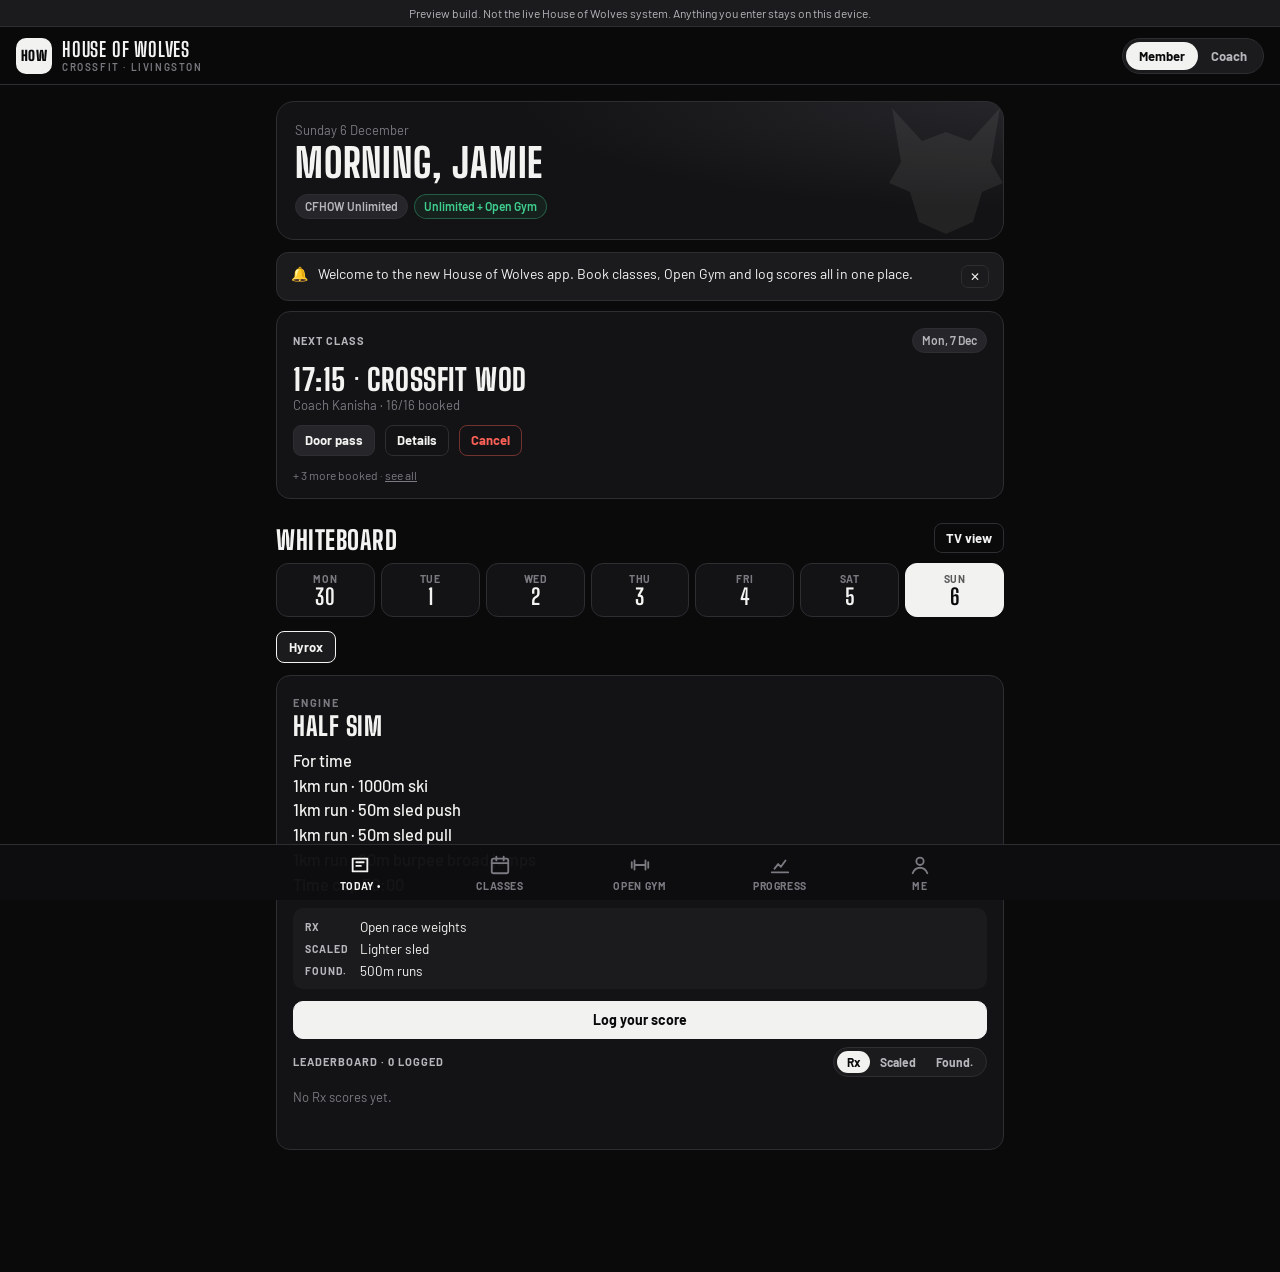
==== commit 05d3691c: "Production backend, payments, door access, legal pages and installable app - Supabase schema with ro" ====
--- a/index.html
+++ b/index.html
@@ -5,6 +5,15 @@
 <meta name="viewport" content="width=device-width,initial-scale=1,viewport-fit=cover">
 <meta name="theme-color" content="#0a0a0b">
 <meta name="robots" content="noindex,nofollow">
+<meta name="apple-mobile-web-app-capable" content="yes">
+<meta name="mobile-web-app-capable" content="yes">
+<meta name="apple-mobile-web-app-status-bar-style" content="black-translucent">
+<meta name="apple-mobile-web-app-title" content="Wolves">
+<link rel="manifest" href="manifest.webmanifest">
+<link rel="icon" href="icons/icon-192.png">
+<link rel="apple-touch-icon" href="icons/apple-touch-icon.png">
+<script src="config.js"></script>
+<script>window.HOW_CONFIG=window.HOW_CONFIG||{};window.HOW_LIVE=!!(window.HOW_CONFIG.supabaseUrl&&window.HOW_CONFIG.supabaseAnonKey);</script>
 <title>House of Wolves — Gym App</title>
 <link rel="preconnect" href="https://fonts.googleapis.com">
 <link rel="preconnect" href="https://fonts.gstatic.com" crossorigin>
@@ -23,7 +32,7 @@
 label.f>span,.lbl{display:block;font-size:11px;color:var(--ink2);margin-bottom:6px;text-transform:uppercase;letter-spacing:.09em;font-weight:700}
 h1,h2,h3{font-family:var(--hf);text-transform:uppercase;letter-spacing:.02em;margin:0;line-height:.95;font-weight:800}
 a{color:inherit}
-header.top{position:sticky;top:0;z-index:30;background:rgba(10,10,11,.94);backdrop-filter:blur(12px);-webkit-backdrop-filter:blur(12px);border-bottom:1px solid var(--line);display:flex;align-items:center;gap:12px;padding:10px 16px;height:58px}
+header.top{padding-top:max(10px,env(safe-area-inset-top));height:calc(58px + env(safe-area-inset-top));position:sticky;top:0;z-index:30;background:rgba(10,10,11,.94);backdrop-filter:blur(12px);-webkit-backdrop-filter:blur(12px);border-bottom:1px solid var(--line);display:flex;align-items:center;gap:12px;padding:10px 16px;height:58px}
 .brand{display:flex;align-items:center;gap:10px;min-width:0;overflow:hidden}.brand>div{min-width:0}
 .chart svg text{fill:var(--mute);font-size:11px;font-family:var(--bf)}
 @media(max-width:600px){.hide-sm{display:none}}@media(min-width:601px){.show-sm{display:none}}
@@ -173,6 +182,15 @@
 .heat i.on{background:var(--accent)}
 .heat i.fut{background:transparent;border:1px dashed var(--line)}
 .pv{background:var(--s2);color:var(--ink2);font-size:12px;text-align:center;padding:6px 12px;border-bottom:1px solid var(--line)}
+.auth{max-width:440px;margin:0 auto;padding:max(28px,env(safe-area-inset-top)) 20px 40px}
+.auth .logo{display:flex;align-items:center;gap:12px;margin:10px 0 26px}
+.auth .logo .mark{width:52px;height:52px;font-size:19px;border-radius:14px}
+.auth h1{font-size:44px}
+.pass{text-align:center}
+.pass .qrbox{width:240px;height:240px;margin:12px auto;background:#fff;border-radius:16px;padding:14px;display:grid;place-items:center}
+.pass .qrbox svg,.pass .qrbox img{width:100%;height:100%}
+.pass .ring{height:4px;background:var(--s3);border-radius:2px;overflow:hidden;width:240px;margin:0 auto}
+.pass .ring i{display:block;height:100%;background:var(--accent);transition:width 1s linear}
 .tip{position:fixed;pointer-events:none;background:var(--ink);color:var(--bg);padding:6px 9px;border-radius:8px;font-size:12px;font-weight:600;z-index:95;display:none;white-space:nowrap}
 #toasts{position:fixed;top:68px;left:50%;transform:translateX(-50%);z-index:99;display:flex;flex-direction:column;gap:8px;width:min(92vw,420px);pointer-events:none}
 .toast{background:var(--ink);color:var(--bg);padding:12px 14px;border-radius:12px;font-weight:600;font-size:14px;box-shadow:0 10px 30px rgba(0,0,0,.5);animation:up .2s ease;display:flex;gap:8px;align-items:flex-start}
@@ -271,7 +289,8 @@
 const uid=()=>Math.random().toString(36).slice(2,9);
 const money=n=>'£'+Number(n).toLocaleString('en-GB',{minimumFractionDigits:n%1?2:0,maximumFractionDigits:2});
 const daysBetween=(a,b)=>Math.round((pd(b)-pd(a))/864e5);
-const plan=id=>PLANS.find(p=>p.id===id)||PLANS[1];
+const NONE_PLAN={id:'none',name:'No membership',price:0,unit:'month',tracks:[],desc:'Choose a membership to start booking.'};
+const plan=id=>PLANS.find(p=>p.id===id)||(window.HOW_LIVE?NONE_PLAN:PLANS[1]);
 const dur=s=>{s=Math.round(s);return Math.floor(s/60)+':'+pad(s%60)};
 function rng(a){return function(){a|=0;a=a+0x6D2B79F5|0;let t=Math.imul(a^a>>>15,1|a);t=t+Math.imul(t^t>>>7,61|t)^t;return((t^t>>>14)>>>0)/4294967296}}
 
@@ -451,6 +470,7 @@
   if(!ignoreTime&&inst.start<new Date())return{ok:false,r:'Started'};
   if(!ignoreTime&&daysBetween(TODAY(),inst.date)>S.cfg.ahead)return{ok:false,r:'Opens '+fmtD(ymd(add(pd(inst.date),-S.cfg.ahead)),{weekday:'short',day:'numeric'})};
   if(m.status==='frozen')return{ok:false,r:'Membership frozen'};
+  if(m.status&&m.status!=='active')return{ok:false,r:m.status==='past_due'?'Payment overdue':m.status==='pending'?'Finish joining first':'No active membership',up:true};
   if(!p.tracks.includes(inst.type))return{ok:false,r:'Not on your plan',up:true};
   if(p.pack){if(m.credits<=0)return{ok:false,r:'No credits left',up:true};if(m.creditsExp<inst.date)return{ok:false,r:'Credits expire first',up:true}}
   if(p.perWeek&&weekUsed(m.id,inst.date,inst.id)>=p.perWeek)return{ok:false,r:p.perWeek+'/week used',up:true};
@@ -566,7 +586,7 @@
   $('#app').innerHTML=`
   <header class="top">
     <div class="brand">${markHTML()}<div><b>${esc(S.brand.name)}</b><small>${staff?'Coach & Owner':'CrossFit · Livingston'}</small></div></div>
-    <div class="seg" role="tablist"><button class="${staff?'':'on'}" data-a="role" data-v="member">Member</button><button class="${staff?'on':''}" data-a="role" data-v="staff">Coach</button></div>
+    ${!window.HOW_LIVE||(me()&&me().role&&me().role!=='member')?`<div class="seg" role="tablist"><button class="${staff?'':'on'}" data-a="role" data-v="member">Member</button><button class="${staff?'on':''}" data-a="role" data-v="staff">Coach</button></div>`:''}
   </header>
   ${staff?`<div class="tabs">${STABS.map(([k,l])=>`<button class="${UI.stab===k?'on':''}" data-a="stab" data-v="${k}">${l}</button>`).join('')}</div>
   <div class="shell"><aside class="side">${STABS.map(([k,l])=>`<button class="${UI.stab===k?'on':''}" data-a="stab" data-v="${k}">${l}${k==='leads'&&newLeads?`<span class="badge">${newLeads}</span>`:''}</button>`).join('')}
@@ -591,6 +611,9 @@
 function planChip(m){const p=plan(m.plan);return `<span class="chip">${esc(p.name)}</span>`}
 function usageChip(m){const p=plan(m.plan);
   if(m.status==='frozen')return `<span class="chip warn">Frozen until ${fmtD(m.frozenUntil,{day:'numeric',month:'short'})}</span>`;
+  if(m.status==='pending')return `<span class="chip warn">Finish joining</span>`;
+  if(m.status==='past_due')return `<span class="chip bad">Payment overdue</span>`;
+  if(m.status==='cancelled'||p.id==='none')return `<span class="chip">No active membership</span>`;
   if(p.perWeek){const u=weekUsed(m.id,TODAY());return `<span class="chip ${u>=p.perWeek?'warn':''}">${u} of ${p.perWeek} this week</span>`}
   if(p.pack)return `<span class="chip ${m.credits<=1?'warn':''}">${m.credits} credit${m.credits===1?'':'s'} · exp ${fmtD(m.creditsExp,{day:'numeric',month:'short'})}</span>`;
   return `<span class="chip good">Unlimited${p.og?' + Open Gym':''}</span>`}
@@ -643,8 +666,10 @@
   if(up.length){const i=up[0];const b=bk(i.id);const mins=(i.start-n)/6e4;const canIn=i.st==='in'&&mins<=30&&mins>=-15&&!b.checked.includes(m.id);
     h+=`<div class="card"><div class="row between"><span class="lbl" style="margin:0">${i.st==='wait'?'Waitlisted':'Next class'}</span><span class="chip ${i.st==='wait'?'warn':''}">${i.st==='wait'?'#'+i.pos+' on waitlist':mins<60&&mins>0?'Starts in '+Math.round(mins)+' min':i.date===TODAY()?'Today':fmtD(i.date)}</span></div>
       <div class="row mt"><div class="grow"><h2 style="font-size:30px">${i.time} · ${TYPES[i.type].name}</h2><div class="muted small" style="margin-top:4px">Coach ${esc(i.coach)} · ${bk(i.id).in.length}/${i.cap} booked</div></div></div>
-      <div class="row mt">${b.checked.includes(m.id)?'<span class="chip good">✓ Checked in</span>':canIn?`<button class="btn p" data-a="checkin" data-v="${i.id}">Check in</button>`:''}<button class="btn sm g" data-a="clsInfo" data-v="${i.id}">Details</button><button class="btn sm danger" data-a="cancel" data-v="${i.id}">${i.st==='wait'?'Leave waitlist':'Cancel'}</button></div>
+      <div class="row mt wrap">${b.checked.includes(m.id)?'<span class="chip good">✓ Checked in</span>':canIn?`<button class="btn p" data-a="checkin" data-v="${i.id}">Check in</button>`:''}<button class="btn sm" data-a="doorPass">Door pass</button><button class="btn sm g" data-a="clsInfo" data-v="${i.id}">Details</button><button class="btn sm danger" data-a="cancel" data-v="${i.id}">${i.st==='wait'?'Leave waitlist':'Cancel'}</button></div>
       ${up.length>1?`<div class="tiny muted mt">+ ${up.length-1} more booked · <a href="#" data-a="tab" data-v="classes">see all</a></div>`:''}</div>`}
+  else if(m.status==='pending'||m.status==='cancelled'||plan(m.plan).id==='none')h+=`<div class="notice warn"><span>🐺</span><div class="grow"><b>Choose your membership</b>Pick a plan and pay securely to start booking classes.</div><button class="btn sm p" data-a="changePlan">Choose</button></div>`;
+  else if(m.status==='past_due')h+=`<div class="notice warn"><span>⚠</span><div class="grow"><b>Payment overdue</b>Update your payment details to keep booking.</div><button class="btn sm p" data-a="portal">Update</button></div>`;
   else h+=`<div class="card row between"><div><div class="b">Nothing booked yet</div><div class="muted small">Classes open ${S.cfg.ahead} days ahead.</div></div><button class="btn p" data-a="tab" data-v="classes">Book a class</button></div>`;
   const og=S.og.filter(o=>o.mid===m.id&&o.date===TODAY()&&o.status!=='cancelled'&&o.status!=='done')[0];
   if(og)h+=ogMine(og);
@@ -824,14 +849,16 @@
    <div class="small ink2" style="margin-top:6px">${esc(p.desc)}</div>
    <div class="row wrap mt" style="gap:6px">${usageChip(m)}${p.monthly?`<span class="chip">Next payment ${fmtD(m.plan==='intro'?introEnd(m):nextBill(m),{day:'numeric',month:'short'})}${m.plan==='intro'?' → Unlimited':''}</span>`:''}</div>
    <div class="row wrap mt"><button class="btn sm" data-a="changePlan">Change plan</button>${p.pack?`<button class="btn sm" data-a="topUp">Buy more credits</button>`:''}${m.status==='frozen'?`<button class="btn sm" data-a="unfreeze" data-v="${m.id}">Unfreeze</button>`:p.monthly?`<button class="btn sm g" data-a="freeze">Freeze</button>`:''}</div></div>`;
-  h+=`<div class="card"><span class="lbl">Payments</span>${payments(m).map(x=>`<div class="lbr"><div class="grow"><div class="b small">${esc(x.desc)}</div><div class="tiny muted">${fmtD(x.d,{day:'numeric',month:'short',year:'numeric'})} · ${x.via}</div></div><span class="b">${money(x.a)}</span><span class="chip good">Paid</span></div>`).join('')}</div>`;
+  h+=`<div class="card"><span class="lbl">Payments</span>${payments(m).length?'':'<div class="muted small">No payments yet.</div>'}${payments(m).map(x=>`<div class="lbr"><div class="grow"><div class="b small">${esc(x.desc)}</div><div class="tiny muted">${fmtD(x.d,{day:'numeric',month:'short',year:'numeric'})} · ${x.via}</div></div><span class="b">${money(x.a)}</span><span class="chip good">Paid</span></div>`).join('')}</div>`;
   h+=`<div class="card"><span class="lbl">Bring a friend</span><div class="row between"><div class="small ink2">Book them a free taster session in CrossFit or Hyrox.</div><button class="btn sm p" data-a="taster">Book taster</button></div></div>`;
   h+=`<div class="card"><span class="lbl">Health & safety on file</span><div class="small"><b>Emergency:</b> ${esc(m.ec.name)} (${esc(m.ec.rel)}) · ${esc(m.ec.phone)}<br><b>Injuries:</b> ${esc(m.injuries||'None noted')}<br><b>Waiver:</b> ${m.waiver?'Signed':'Outstanding'}</div></div>`;
+  h+=`<div class="card"><span class="lbl">Door pass</span><div class="row between"><div class="small ink2">Scan at the door to get in for your class or Open Gym.</div><button class="btn sm p" data-a="doorPass">Show pass</button></div></div>`;
+  if(window.HOW_LIVE&&window.Live){h+=Live.accountCard();return h;}
   h+=`<div class="card" style="border-style:dashed"><span class="lbl">Demo controls</span><label class="f" style="margin-top:4px"><span>View the app as</span><select data-c="switchMe">${S.members.map(x=>`<option value="${x.id}" ${x.id===m.id?'selected':''}>${esc(x.name)} · ${plan(x.plan).name}${x.status==='frozen'?' (frozen)':''}</option>`).join('')}</select></label>
    <div class="row wrap"><button class="btn sm p" data-a="join">New member sign-up</button><button class="btn sm g" data-a="reset">Reset demo data</button></div></div>`;
   return h;
 }
-function payments(m){const p=plan(m.plan);const out=[];
+function payments(m){if(window.HOW_LIVE)return (S.payments||[]);const p=plan(m.plan);const out=[];
   if(p.monthly){let d=pd(m.start);const n=t0();const L=[];while(d<=n){L.push(ymd(d));d=new Date(d.getFullYear(),d.getMonth()+1,Math.min(pd(m.start).getDate(),28))}
     L.slice(-4).reverse().forEach(x=>out.push({d:x,a:x===m.start&&m.plan==='intro'?80:p.price,desc:x===m.start&&m.plan==='intro'?'Introductory Month':p.name,via:'Direct Debit'}))}
   else out.push({d:ymd(add(pd(m.creditsExp),-(p.valid||30))),a:p.price,desc:p.name,via:'Card'});
@@ -859,6 +886,7 @@
   if(s===0)b+=PLANS.map(p=>`<label class="opt"><input type="radio" name="plan" value="${p.id}" ${(d.plan||'intro')===p.id?'checked':''}><div><div class="b">${p.name}</div><div class="small muted">${p.desc}</div></div><div class="pr">${money(p.price)}<small>/${p.unit}</small></div></label>`).join('')+`<div class="tiny muted">Done CrossFit before? Skip the intro month and go straight to Unlimited.</div>`;
   if(s===1)b+=`<div class="g-ed"><label class="f"><span>First name</span><input name="first" value="${v('first')}" required autocomplete="given-name"></label><label class="f"><span>Last name</span><input name="last" value="${v('last')}" required autocomplete="family-name"></label></div>
     <div class="g-ed"><label class="f"><span>Email</span><input type="email" name="email" value="${v('email')}" required autocomplete="email"></label><label class="f"><span>Mobile</span><input type="tel" name="phone" value="${v('phone')}" required autocomplete="tel"></label></div>
+    ${window.HOW_LIVE&&!window.HOW_SIGNED_IN?`<label class="f"><span>Create a password</span><input type="password" name="password" minlength="8" required autocomplete="new-password" placeholder="At least 8 characters"></label>`:''}
     <label class="f"><span>Date of birth</span><input type="date" name="dob" value="${v('dob')}" required max="${ymd(add(t0(),-365*16))}"></label>
     <label class="f"><span>Address</span><input name="address" value="${v('address')}" required autocomplete="street-address"></label>
     <div class="g-ed"><label class="f"><span>Town</span><input name="town" value="${v('town')||'Livingston'}" required></label><label class="f"><span>Postcode</span><input name="postcode" value="${v('postcode')}" required autocomplete="postal-code"></label></div>
@@ -871,20 +899,20 @@
     <div class="lbl mt2">Goals (pick any)</div><div class="row wrap" style="gap:6px">${['Get stronger','Lose body fat','Hyrox race','Gymnastics skills','Compete','Community','Sport performance','Feel better'].map(g=>`<label class="chip" style="padding:7px 11px;cursor:pointer"><input type="checkbox" name="goals" value="${g}" ${(d.goals||[]).includes(g)?'checked':''} style="width:16px;height:16px"> ${g}</label>`).join('')}</div>
     <div class="lbl mt2">When will you usually train?</div><div class="row wrap" style="gap:6px">${['Early (06:15)','Morning (09:30)','Lunch (12:15)','Evening','Weekends'].map(g=>`<label class="chip" style="padding:7px 11px;cursor:pointer"><input type="checkbox" name="times" value="${g}" ${(d.times||[]).includes(g)?'checked':''} style="width:16px;height:16px"> ${g}</label>`).join('')}</div>`;
   if(s===4)b+=`<div class="card" style="max-height:200px;overflow:auto;font-size:13.5px;line-height:1.5;background:var(--s2)"><b>Participation waiver</b><br>I understand that CrossFit, Hyrox and Open Gym training involve physical exertion and risk of injury. I confirm the health information I've given is accurate and I'll tell a coach about any changes. I'll follow coaches' instructions, only use equipment I've been shown how to use, and I accept responsibility for training within my ability. I understand that the gym will use my details to manage my membership and contact my emergency contact if needed.<br><br><b>Bookings</b><br>Cancel more than ${S.cfg.lateHrs} hours before class for no charge. Later cancellations and no-shows count as a used class.</div>
-    <label class="chk"><input type="checkbox" name="w1" ${d.w1?'checked':''} required> I have read and agree to the participation waiver and booking terms.</label>
+    <label class="chk"><input type="checkbox" name="w1" ${d.w1?'checked':''} required> I have read and agree to the participation waiver, the <a href="terms.html" target="_blank">membership terms</a> and the <a href="privacy.html" target="_blank">privacy notice</a>, including the use of my health answers to keep me safe in training.</label>
     <label class="f"><span>Type your full name to sign</span><input name="sig" value="${v('sig')}" required placeholder="${esc((d.first||'')+' '+(d.last||''))}"></label>
     <label class="chk"><input type="checkbox" name="photo" ${d.photo!==false&&d.photo!=='off'?'checked':''}> Happy to appear in gym photos and social posts.</label>
     <label class="chk"><input type="checkbox" name="mkt" ${d.mkt?'checked':''}> Send me news, events and offers.</label>`;
   if(s===5){const p=plan(d.plan||'intro');b+=`<div class="card" style="background:var(--s2)"><div class="row between"><div class="b">${p.name}</div><span class="sc">${money(p.price)}</span></div><div class="small muted mt">${p.id==='intro'?`Today ${money(80)}, then CFHOW Unlimited ${money(100)}/month from ${fmtD(ymd(add(t0(),30)),{day:'numeric',month:'short'})} unless you choose another plan.`:p.monthly?`Billed monthly on the ${ord(pd(TODAY()).getDate())} of each month.`:'One-off payment.'}</div></div>
-    <div class="lbl mt2">Pay by</div>${(p.monthly?[['dd','Direct Debit','Monthly, via GoCardless'],['card','Card','Via Stripe']]:[['card','Card','Via Stripe'],['cash','Pay at the gym','Before your first class']]).map(([k,l,s2],i)=>`<label class="opt"><input type="radio" name="pay" value="${k}" ${(d.pay?d.pay===k:i===0)?'checked':''}><div><div class="b">${l}</div><div class="small muted">${s2}</div></div></label>`).join('')}
-    <div class="notice"><span>🔒</span><div class="grow small">Prototype: no payment is taken here. In the live app this hands off to the provider's secure checkout. We never handle card numbers.</div></div>`}
+    ${window.HOW_LIVE?'':`<div class="lbl mt2">Pay by</div>`}${window.HOW_LIVE?'':(p.monthly?[['dd','Direct Debit','Monthly, via GoCardless'],['card','Card','Via Stripe']]:[['card','Card','Via Stripe'],['cash','Pay at the gym','Before your first class']]).map(([k,l,s2],i)=>`<label class="opt"><input type="radio" name="pay" value="${k}" ${(d.pay?d.pay===k:i===0)?'checked':''}><div><div class="b">${l}</div><div class="small muted">${s2}</div></div></label>`).join('')}
+    <div class="notice"><span>🔒</span><div class="grow small">${window.HOW_LIVE?'Next you\'ll go to Stripe\'s secure checkout to pay by card or Direct Debit. We never see or store your card or bank details.':'Prototype: no payment is taken here. In the live app this hands off to the provider\'s secure checkout. We never handle card numbers.'}</div></div>`}
   if(s===6){const p=plan(d.plan);b+=`<div class="lock"><div style="font-size:48px">🐺</div><h3>Welcome to the pack, ${esc(d.first)}</h3><div class="muted">${p.name} is active. ${d.flag?'A coach will check in with you about your health answers before your first session.':''}</div></div><button type="button" class="btn p block" data-a="joinDone">Book my first class</button>`}
-  if(s<6)b+=`<div class="foot">${s>0?'<button type="button" class="btn" data-a="joinBack">Back</button>':''}<button class="btn p block">${s===5?'Confirm & join':'Continue'}</button></div>`;
+  if(s<6)b+=`<div class="foot">${s>0?'<button type="button" class="btn" data-a="joinBack">Back</button>':''}<button class="btn p block">${s===5?(window.HOW_LIVE?'Continue to secure payment':'Confirm & join'):'Continue'}</button></div>`;
   return {title:s===6?'You\'re in':'Join House of Wolves',body:b+'</form>'};
 }
 function shPlan(mid){
   const m=member(mid||S.meId);
-  return {title:'Change plan',body:`<form data-f="plan"><input type="hidden" name="id" value="${m.id}">${PLANS.filter(p=>p.id!=='intro'||m.plan==='intro').map(p=>`<label class="opt"><input type="radio" name="plan" value="${p.id}" ${m.plan===p.id?'checked':''}><div><div class="b">${p.name}${m.plan===p.id?' <span class="chip">Current</span>':''}</div><div class="small muted">${p.desc}</div></div><div class="pr">${money(p.price)}<small>/${p.unit}</small></div></label>`).join('')}
+  return {title:'Change plan',body:`<form data-f="plan"><input type="hidden" name="id" value="${m.id}">${PLANS.filter(p=>p.id!=='intro'||m.plan==='intro'||(window.HOW_LIVE&&(m.status==='pending'||m.plan==='none'))).map(p=>`<label class="opt"><input type="radio" name="plan" value="${p.id}" ${m.plan===p.id?'checked':''}><div><div class="b">${p.name}${m.plan===p.id?' <span class="chip">Current</span>':''}</div><div class="small muted">${p.desc}</div></div><div class="pr">${money(p.price)}<small>/${p.unit}</small></div></label>`).join('')}
   <div class="tiny muted">Monthly plan changes take effect immediately and are prorated on your next payment.</div><div class="foot"><button class="btn p block">Confirm</button></div></form>`};
 }
 function shFreeze(mid){
@@ -898,8 +926,9 @@
   return {title:'Free taster',body:`<form data-f="taster"><div class="g-ed"><label class="f"><span>Name</span><input name="name" required value="${esc(prefill?.name||'')}"></label><label class="f"><span>Mobile</span><input name="phone" type="tel" required></label></div>
   <label class="f"><span>Email</span><input name="email" type="email" required></label>
   <label class="f"><span>Interested in</span><select name="interest"><option>CrossFit</option><option>Hyrox</option></select></label>
-  <label class="f"><span>Taster class</span><select name="inst"><option value="">I'll arrange a time later</option>${opts.map(i=>`<option value="${i.id}">${fmtD(i.date)} ${i.time} · ${TYPES[i.type].name} (${bk(i.id).in.length}/${i.cap})</option>`).join('')}</select></label>
+  <label class="f"><span>Taster class</span><select name="inst"><option value="">I'll arrange a time later</option>${opts.map(i=>`<option value="${i.id}">${fmtD(i.date)} ${i.time} · ${TYPES[i.type].name}${window.HOW_LIVE?'':` (${bk(i.id).in.length}/${i.cap})`}</option>`).join('')}</select></label>
   <label class="f"><span>Experience</span><select name="exp"><option>Never tried it</option><option>Some gym experience</option><option>Ex-CrossFitter</option></select></label>
+  <label class="chk"><input type="checkbox" name="consent" required> Happy for the gym to contact me about this taster. See the <a href="privacy.html" target="_blank">privacy notice</a>.</label>
   <div class="foot"><button class="btn p block">Book taster</button></div></form>`};
 }
 
@@ -912,7 +941,7 @@
   const intro=S.members.filter(m=>m.plan==='intro'&&daysBetween(T,introEnd(m))<=S.cfg.introRemind);
   const newL=S.leads.filter(l=>l.status==='new'||l.status==='attended');
   const series=[];for(let d=-13;d<=0;d++){const ds=ymd(add(t0(),d));let n=0;instancesFor(ds).forEach(i=>{const b=S.bookings[i.id];if(b)n+=b.checked.length});n+=S.og.filter(o=>o.date===ds&&(o.status==='in'||o.status==='done')).length;series.push({ds,v:n})}
-  let h=`<div class="row between wrap" style="margin-bottom:14px"><div><div class="muted small">${fmtD(T,{weekday:'long',day:'numeric',month:'long'})}</div><h2 style="font-size:34px;margin-top:4px">Dashboard</h2></div><button class="btn sm" data-a="tvOpen" data-d="${T}" data-t="wod">Launch TV whiteboard</button></div>`;
+  let h=`<div class="row between wrap" style="margin-bottom:14px"><div><div class="muted small">${fmtD(T,{weekday:'long',day:'numeric',month:'long'})}</div><h2 style="font-size:34px;margin-top:4px">Dashboard</h2></div><div class="row wrap">${window.HOW_LIVE?'<button class="btn sm" data-a="staffOpen">Open door</button>':''}<button class="btn sm" data-a="tvOpen" data-d="${T}" data-t="wod">Launch TV whiteboard</button></div></div>`;
   h+=`<div class="kpis">
    <div class="kpi"><div class="l">Active members</div><div class="v">${active}</div><div class="d">${S.members.filter(m=>m.status==='frozen').length} frozen</div></div>
    <div class="kpi"><div class="l">Monthly recurring</div><div class="v">${money(mrr())}</div><div class="d">+ packs & drop-ins</div></div>
@@ -1105,8 +1134,8 @@
    <label class="f"><span>Intro reminder (days before end)</span><input type="number" min="1" max="14" data-c="cfg" data-v="introRemind" value="${c.introRemind}"></label>
    <label class="f"><span>Default programming release</span><input type="time" data-c="cfg" data-v="release" value="${c.release}"></label></div>
    <label class="chk"><input type="checkbox" data-c="cfgB" data-v="autoPromote" ${c.autoPromote?'checked':''}> Automatically move people off the waitlist when a space opens</label></div>
-  <div class="card"><span class="lbl">Memberships</span>${PLANS.map(p=>`<div class="lbr"><div class="grow"><div class="b small">${p.name}</div><div class="tiny muted">${p.perWeek?p.perWeek+'/week · ':''}${p.pack?p.pack+' credits · '+p.valid+' days · ':''}${p.og?'Open Gym · ':''}${p.tracks.length===5?'All classes':p.tracks.map(t=>TYPES[t].name).join(', ')}</div></div><span class="b">${money(p.price)}</span></div>`).join('')}<div class="tiny muted mt">Taken from the current Classes & Membership page. Intro price is £100 less the £20 saving.</div></div>
-  <div class="card"><span class="lbl">Demo</span><div class="small ink2">Data is generated around today's date and saved in this browser.</div><button class="btn sm mt" data-a="reset">Reset demo data</button></div></div>`;
+  <div class="card"><span class="lbl">Memberships</span>${PLANS.map(p=>`<div class="lbr"><div class="grow"><div class="b small">${p.name}</div><div class="tiny muted">${p.perWeek?p.perWeek+'/week · ':''}${p.pack?p.pack+' credit'+(p.pack===1?'':'s')+' · '+p.valid+' days · ':''}${p.og?'Open Gym · ':''}${p.tracks.length===5?'All classes':p.tracks.map(t=>TYPES[t].name).join(', ')}</div></div><span class="b">${money(p.price)}</span></div>`).join('')}<div class="tiny muted mt">Taken from the current Classes & Membership page. Intro price is £100 less the £20 saving.</div></div>
+  ${window.HOW_LIVE&&window.Live?Live.settingsCards():`<div class="card"><span class="lbl">Demo</span><div class="small ink2">Data is generated around today's date and saved in this browser.</div><button class="btn sm mt" data-a="reset">Reset demo data</button></div>`}</div>`;
 }
 
 /* ============ TV ============ */
@@ -1135,6 +1164,7 @@
    cancelBk(d.v,S.meId);if(SH)closeSheet()},
  cancelGo:d=>{closeSheet();cancelBk(d.v,S.meId)},
  clsInfo:d=>sheet(shClass,d.v),
+ doorPass:()=>sheet(shPass),
  checkin:d=>{const b=bk(d.v);if(!b.checked.includes(S.meId))b.checked.push(S.meId);save();
    sheet(()=>({title:'Checked in',body:`<div class="qr">${qr(S.meId)}</div><div style="text-align:center"><h3 style="font-size:26px">You're in, ${esc(me().first)}</h3><div class="muted small">Show this at the door if asked.</div></div><div class="foot"><button class="btn p block" data-a="close">Let's go</button></div>`}));render()},
  upsell:d=>{toast(d.r+'. Change your plan in Me → Membership.');},
@@ -1210,7 +1240,7 @@
 const pending={};
 function confirmInline(k){if(pending[k]&&Date.now()-pending[k]<4000){delete pending[k];return true}pending[k]=Date.now();toast(k==='reset'?'Tap again to reset all demo data':'Unsaved changes. Tap again to discard.');return false}
 function kitStep(el,dlt){const f=el.closest('form');const k=el.dataset.k;const inp=f['kit_'+k];const v=Math.max(0,+inp.value+dlt);inp.value=v;f.querySelector(`[data-o="${k}"]`).textContent=v;ogLive(f)}
-function qr(seed){let h=0;for(const c of seed+'how')h=(h*31+c.charCodeAt(0))>>>0;const r=rng(h),n=21;let s=`<svg viewBox="0 0 ${n} ${n}" width="100%" height="100%" shape-rendering="crispEdges">`;
+function qr(seed){if(window.qrcode){try{const q=window.qrcode(0,'M');q.addData(String(seed));q.make();return q.createSvgTag({cellSize:4,margin:0,scalable:true});}catch(e){}}let h=0;for(const c of seed+'how')h=(h*31+c.charCodeAt(0))>>>0;const r=rng(h),n=21;let s=`<svg viewBox="0 0 ${n} ${n}" width="100%" height="100%" shape-rendering="crispEdges">`;
   const fin=(x,y)=>`<rect x="${x}" y="${y}" width="7" height="7" fill="#000"/><rect x="${x+1}" y="${y+1}" width="5" height="5" fill="#fff"/><rect x="${x+2}" y="${y+2}" width="3" height="3" fill="#000"/>`;
   for(let y=0;y<n;y++)for(let x=0;x<n;x++){if((x<8&&y<8)||(x>12&&y<8)||(x<8&&y>12))continue;if(r()<.5)s+=`<rect x="${x}" y="${y}" width="1" height="1" fill="#000"/>`}
   return s+fin(0,0)+fin(14,0)+fin(0,14)+'</svg>'}
@@ -1309,11 +1339,28 @@
   if(el.dataset.pd&&UI.pe){UI.pe.doc.release=el.value.replace('T',' ');UI.pe.dirty=true}});
 document.addEventListener('keydown',e=>{if(e.key==='Escape'){if($('#tv').classList.contains('on'))ACT.tvClose();else if(SH)closeSheet()}});
 
+/* ============ DOOR PASS ============ */
+let passTimer=null;
+function loadQrLib(){return window.qrcode?Promise.resolve():new Promise(r=>{const s=document.createElement('script');s.src='https://cdn.jsdelivr.net/npm/qrcode-generator@1.4.4/qrcode.js';s.onload=r;s.onerror=r;document.head.appendChild(s)})}
+function shPass(){
+  const m=me();
+  return {title:'Door pass',body:`<div class="pass"><div class="muted small">${esc(m.name)} · ${esc(plan(m.plan).name)}</div><div class="qrbox" id="passQr"><span class="muted">Loading…</span></div><div class="ring"><i id="passRing" style="width:100%"></i></div><div class="tiny muted mt">Hold this up to the scanner at the door. It refreshes every 30 seconds, so screenshots won't work.</div>
+  ${window.HOW_LIVE?'<div class="foot"><button class="btn p block" data-a="openDoor">Open the door from here</button></div>':'<div class="tiny muted mt">Demo pass. In the live app the scanner checks your booking and opens the door.</div>'}</div>`,
+  mount:()=>{clearInterval(passTimer);let left=30;const draw=async()=>{await loadQrLib();let tok='HOW1.demo.'+Math.floor(Date.now()/1000);if(window.HOW_LIVE&&window.Live){try{tok=await Live.doorToken()}catch(e){$('#passQr').innerHTML=`<span class="small" style="color:#000">${esc(e.message)}</span>`;return}}const el=$('#passQr');if(el)el.innerHTML=qr(tok);left=30};draw();passTimer=setInterval(()=>{if(!$('#passQr')){clearInterval(passTimer);return}left--;const r=$('#passRing');if(r)r.style.width=(left/30*100)+'%';if(left<=0)draw()},1000)}};
+}
+
+/* ============ INSTALL PROMPT ============ */
+window.addEventListener('beforeinstallprompt',e=>{e.preventDefault();window.HOW_INSTALL=e});
+if('serviceWorker' in navigator&&location.protocol==='https:')navigator.serviceWorker.register('sw.js').catch(()=>{});
+
 /* ============ INIT ============ */
+if(!window.HOW_LIVE){
 load();
 S.members.forEach(m=>{if(m.status==='frozen'&&m.frozenUntil&&m.frozenUntil<TODAY()){m.status='active';m.frozenUntil=null}});
 render();
 setInterval(()=>{if(!SH&&!document.activeElement.matches('input,textarea,select'))render()},60000);
+}
 </script>
+<script src="live.js"></script>
 </body>
 </html>
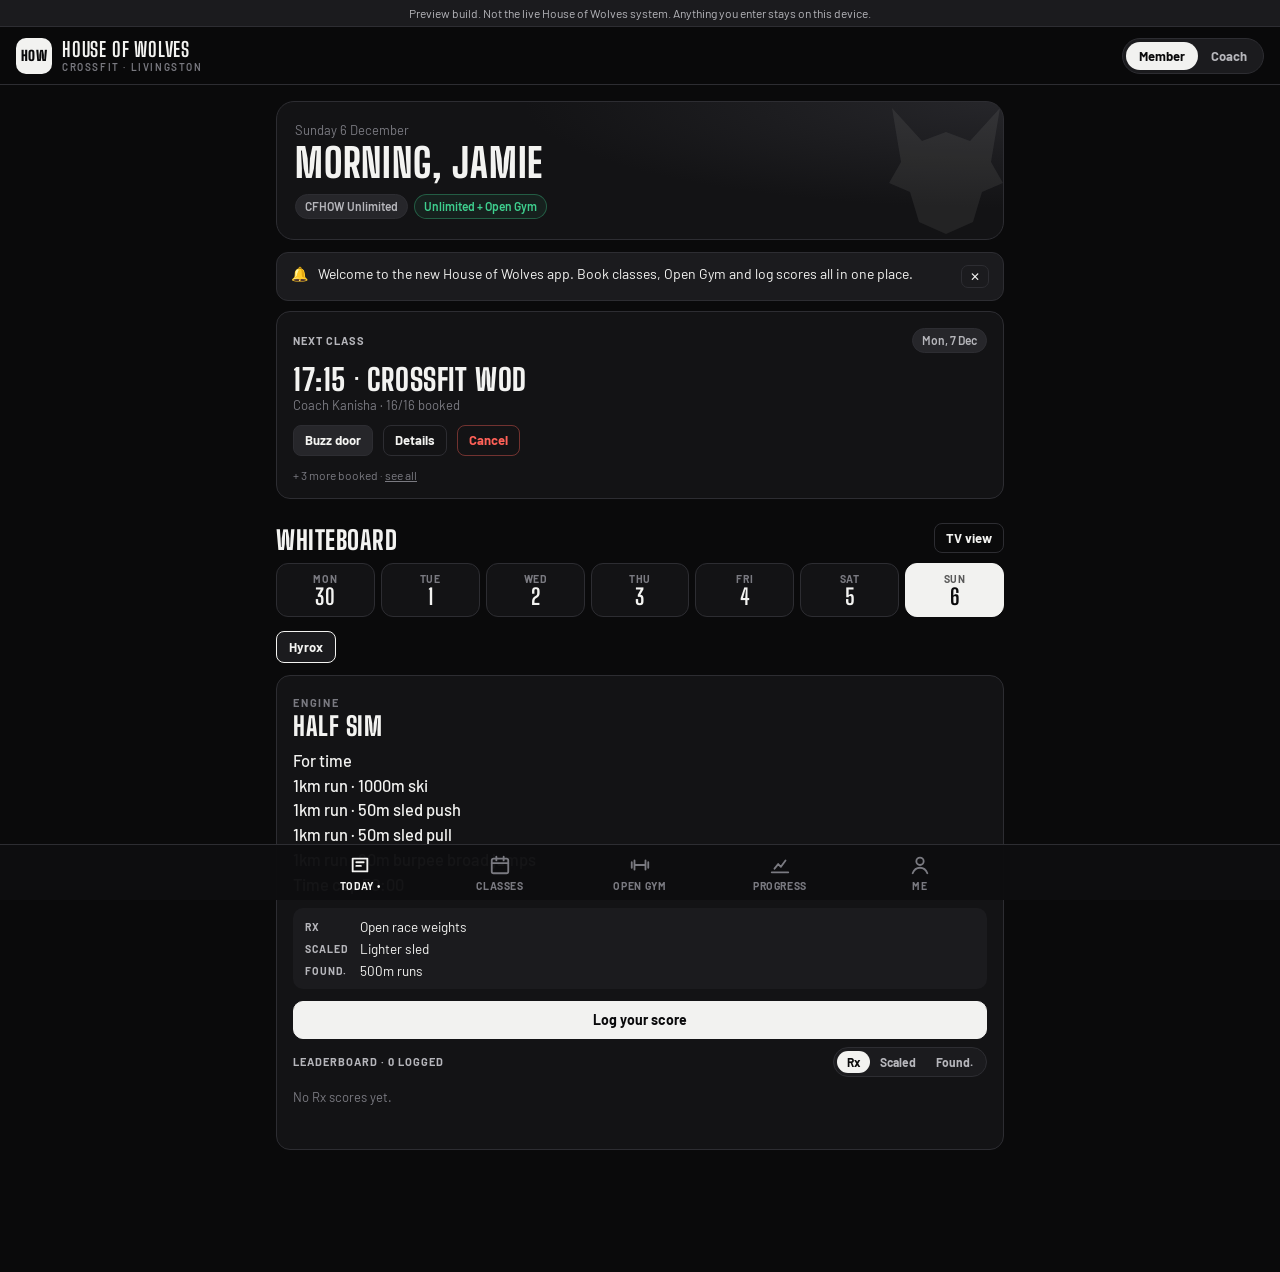
==== commit ce615d5e: "Door access: buzz in from the app instead of a scanner - Members tap Buzz me in; the server checks b" ====
--- a/index.html
+++ b/index.html
@@ -663,10 +663,12 @@
   S.notifs.filter(x=>x.mid===m.id&&!x.read).slice(-3).forEach((x,i)=>{h+=`<div class="notice"><span>🔔</span><div class="grow">${esc(x.text)}</div><button class="btn xs g" data-a="readN" data-v="${S.notifs.indexOf(x)}">✕</button></div>`});
   if(m.plan==='intro'){const left=daysBetween(TODAY(),introEnd(m));if(left<=S.cfg.introRemind)h+=`<div class="notice warn"><span>⏳</span><div class="grow"><b>Your intro month ends ${left<=0?'today':'in '+left+' day'+(left===1?'':'s')}</b>Pick your ongoing membership so there's no gap in your bookings.</div><button class="btn sm p" data-a="changePlan">Choose</button></div>`}
   const up=myUpcoming();
+  const nowD=new Date();const inWin=up.find(i=>i.st==='in'&&(i.start-nowD)/6e4<=30&&(i.start-nowD)/6e4>=-15)||S.og.find(o=>o.mid===m.id&&o.date===TODAY()&&(o.status==='booked'||o.status==='in')&&nowMin()>=tm(o.start)-15&&nowMin()<tm(o.start)+o.dur);
+  if(inWin)h+=`<div class="card" style="border-color:var(--accent)"><div class="row between wrap"><div><div class="b">You're booked in${inWin.time?' for '+inWin.time:''}</div><div class="small muted">Tap when you're at the door.</div></div><button class="btn p" data-a="buzz" style="padding:14px 22px;font-size:16px">Buzz me in</button></div></div>`;
   if(up.length){const i=up[0];const b=bk(i.id);const mins=(i.start-n)/6e4;const canIn=i.st==='in'&&mins<=30&&mins>=-15&&!b.checked.includes(m.id);
     h+=`<div class="card"><div class="row between"><span class="lbl" style="margin:0">${i.st==='wait'?'Waitlisted':'Next class'}</span><span class="chip ${i.st==='wait'?'warn':''}">${i.st==='wait'?'#'+i.pos+' on waitlist':mins<60&&mins>0?'Starts in '+Math.round(mins)+' min':i.date===TODAY()?'Today':fmtD(i.date)}</span></div>
       <div class="row mt"><div class="grow"><h2 style="font-size:30px">${i.time} · ${TYPES[i.type].name}</h2><div class="muted small" style="margin-top:4px">Coach ${esc(i.coach)} · ${bk(i.id).in.length}/${i.cap} booked</div></div></div>
-      <div class="row mt wrap">${b.checked.includes(m.id)?'<span class="chip good">✓ Checked in</span>':canIn?`<button class="btn p" data-a="checkin" data-v="${i.id}">Check in</button>`:''}<button class="btn sm" data-a="doorPass">Door pass</button><button class="btn sm g" data-a="clsInfo" data-v="${i.id}">Details</button><button class="btn sm danger" data-a="cancel" data-v="${i.id}">${i.st==='wait'?'Leave waitlist':'Cancel'}</button></div>
+      <div class="row mt wrap">${b.checked.includes(m.id)?'<span class="chip good">✓ Checked in</span>':canIn?`<button class="btn p" data-a="checkin" data-v="${i.id}">Check in</button>`:''}<button class="btn sm" data-a="buzz">Buzz door</button><button class="btn sm g" data-a="clsInfo" data-v="${i.id}">Details</button><button class="btn sm danger" data-a="cancel" data-v="${i.id}">${i.st==='wait'?'Leave waitlist':'Cancel'}</button></div>
       ${up.length>1?`<div class="tiny muted mt">+ ${up.length-1} more booked · <a href="#" data-a="tab" data-v="classes">see all</a></div>`:''}</div>`}
   else if(m.status==='pending'||m.status==='cancelled'||plan(m.plan).id==='none')h+=`<div class="notice warn"><span>🐺</span><div class="grow"><b>Choose your membership</b>Pick a plan and pay securely to start booking classes.</div><button class="btn sm p" data-a="changePlan">Choose</button></div>`;
   else if(m.status==='past_due')h+=`<div class="notice warn"><span>⚠</span><div class="grow"><b>Payment overdue</b>Update your payment details to keep booking.</div><button class="btn sm p" data-a="portal">Update</button></div>`;
@@ -852,7 +854,7 @@
   h+=`<div class="card"><span class="lbl">Payments</span>${payments(m).length?'':'<div class="muted small">No payments yet.</div>'}${payments(m).map(x=>`<div class="lbr"><div class="grow"><div class="b small">${esc(x.desc)}</div><div class="tiny muted">${fmtD(x.d,{day:'numeric',month:'short',year:'numeric'})} · ${x.via}</div></div><span class="b">${money(x.a)}</span><span class="chip good">Paid</span></div>`).join('')}</div>`;
   h+=`<div class="card"><span class="lbl">Bring a friend</span><div class="row between"><div class="small ink2">Book them a free taster session in CrossFit or Hyrox.</div><button class="btn sm p" data-a="taster">Book taster</button></div></div>`;
   h+=`<div class="card"><span class="lbl">Health & safety on file</span><div class="small"><b>Emergency:</b> ${esc(m.ec.name)} (${esc(m.ec.rel)}) · ${esc(m.ec.phone)}<br><b>Injuries:</b> ${esc(m.injuries||'None noted')}<br><b>Waiver:</b> ${m.waiver?'Signed':'Outstanding'}</div></div>`;
-  h+=`<div class="card"><span class="lbl">Door pass</span><div class="row between"><div class="small ink2">Scan at the door to get in for your class or Open Gym.</div><button class="btn sm p" data-a="doorPass">Show pass</button></div></div>`;
+  h+=`<div class="card"><span class="lbl">Door</span><div class="row between"><div class="small ink2">Buzz yourself in when you're at the gym for a class or Open Gym.</div><button class="btn sm p" data-a="buzz">Buzz door</button></div></div>`;
   if(window.HOW_LIVE&&window.Live){h+=Live.accountCard();return h;}
   h+=`<div class="card" style="border-style:dashed"><span class="lbl">Demo controls</span><label class="f" style="margin-top:4px"><span>View the app as</span><select data-c="switchMe">${S.members.map(x=>`<option value="${x.id}" ${x.id===m.id?'selected':''}>${esc(x.name)} · ${plan(x.plan).name}${x.status==='frozen'?' (frozen)':''}</option>`).join('')}</select></label>
    <div class="row wrap"><button class="btn sm p" data-a="join">New member sign-up</button><button class="btn sm g" data-a="reset">Reset demo data</button></div></div>`;
@@ -941,7 +943,7 @@
   const intro=S.members.filter(m=>m.plan==='intro'&&daysBetween(T,introEnd(m))<=S.cfg.introRemind);
   const newL=S.leads.filter(l=>l.status==='new'||l.status==='attended');
   const series=[];for(let d=-13;d<=0;d++){const ds=ymd(add(t0(),d));let n=0;instancesFor(ds).forEach(i=>{const b=S.bookings[i.id];if(b)n+=b.checked.length});n+=S.og.filter(o=>o.date===ds&&(o.status==='in'||o.status==='done')).length;series.push({ds,v:n})}
-  let h=`<div class="row between wrap" style="margin-bottom:14px"><div><div class="muted small">${fmtD(T,{weekday:'long',day:'numeric',month:'long'})}</div><h2 style="font-size:34px;margin-top:4px">Dashboard</h2></div><div class="row wrap">${window.HOW_LIVE?'<button class="btn sm" data-a="staffOpen">Open door</button>':''}<button class="btn sm" data-a="tvOpen" data-d="${T}" data-t="wod">Launch TV whiteboard</button></div></div>`;
+  let h=`<div class="row between wrap" style="margin-bottom:14px"><div><div class="muted small">${fmtD(T,{weekday:'long',day:'numeric',month:'long'})}</div><h2 style="font-size:34px;margin-top:4px">Dashboard</h2></div><div class="row wrap">${window.HOW_LIVE?'<button class="btn sm" data-a="staffOpen">Buzz door</button>':''}<button class="btn sm" data-a="tvOpen" data-d="${T}" data-t="wod">Launch TV whiteboard</button></div></div>`;
   h+=`<div class="kpis">
    <div class="kpi"><div class="l">Active members</div><div class="v">${active}</div><div class="d">${S.members.filter(m=>m.status==='frozen').length} frozen</div></div>
    <div class="kpi"><div class="l">Monthly recurring</div><div class="v">${money(mrr())}</div><div class="d">+ packs & drop-ins</div></div>
@@ -1164,9 +1166,9 @@
    cancelBk(d.v,S.meId);if(SH)closeSheet()},
  cancelGo:d=>{closeSheet();cancelBk(d.v,S.meId)},
  clsInfo:d=>sheet(shClass,d.v),
- doorPass:()=>sheet(shPass),
+ buzz:()=>toast('Door buzzed (demo). In the live app this opens the door when you\'re booked in and at the gym.','good'),
  checkin:d=>{const b=bk(d.v);if(!b.checked.includes(S.meId))b.checked.push(S.meId);save();
-   sheet(()=>({title:'Checked in',body:`<div class="qr">${qr(S.meId)}</div><div style="text-align:center"><h3 style="font-size:26px">You're in, ${esc(me().first)}</h3><div class="muted small">Show this at the door if asked.</div></div><div class="foot"><button class="btn p block" data-a="close">Let's go</button></div>`}));render()},
+   sheet(()=>({title:'Checked in',body:`<div style="text-align:center;padding:10px 0"><div style="font-size:44px">✓</div><h3 style="font-size:26px">You're in, ${esc(me().first)}</h3><div class="muted small">Need the door? Tap below when you're outside.</div></div><div class="foot"><button class="btn block" data-a="close">Done</button><button class="btn p block" data-a="buzz">Buzz door</button></div>`}));render()},
  upsell:d=>{toast(d.r+'. Change your plan in Me → Membership.');},
  readN:d=>{S.notifs[+d.v].read=true;save();render()},
  changePlan:d=>sheet(shPlan,d.v||null),
@@ -1339,15 +1341,8 @@
   if(el.dataset.pd&&UI.pe){UI.pe.doc.release=el.value.replace('T',' ');UI.pe.dirty=true}});
 document.addEventListener('keydown',e=>{if(e.key==='Escape'){if($('#tv').classList.contains('on'))ACT.tvClose();else if(SH)closeSheet()}});
 
-/* ============ DOOR PASS ============ */
-let passTimer=null;
-function loadQrLib(){return window.qrcode?Promise.resolve():new Promise(r=>{const s=document.createElement('script');s.src='https://cdn.jsdelivr.net/npm/qrcode-generator@1.4.4/qrcode.js';s.onload=r;s.onerror=r;document.head.appendChild(s)})}
-function shPass(){
-  const m=me();
-  return {title:'Door pass',body:`<div class="pass"><div class="muted small">${esc(m.name)} · ${esc(plan(m.plan).name)}</div><div class="qrbox" id="passQr"><span class="muted">Loading…</span></div><div class="ring"><i id="passRing" style="width:100%"></i></div><div class="tiny muted mt">Hold this up to the scanner at the door. It refreshes every 30 seconds, so screenshots won't work.</div>
-  ${window.HOW_LIVE?'<div class="foot"><button class="btn p block" data-a="openDoor">Open the door from here</button></div>':'<div class="tiny muted mt">Demo pass. In the live app the scanner checks your booking and opens the door.</div>'}</div>`,
-  mount:()=>{clearInterval(passTimer);let left=30;const draw=async()=>{await loadQrLib();let tok='HOW1.demo.'+Math.floor(Date.now()/1000);if(window.HOW_LIVE&&window.Live){try{tok=await Live.doorToken()}catch(e){$('#passQr').innerHTML=`<span class="small" style="color:#000">${esc(e.message)}</span>`;return}}const el=$('#passQr');if(el)el.innerHTML=qr(tok);left=30};draw();passTimer=setInterval(()=>{if(!$('#passQr')){clearInterval(passTimer);return}left--;const r=$('#passRing');if(r)r.style.width=(left/30*100)+'%';if(left<=0)draw()},1000)}};
-}
+/* ============ DOOR BUZZER ============ */
+function getLocation(){return new Promise(res=>{if(!navigator.geolocation)return res(null);navigator.geolocation.getCurrentPosition(p=>res({lat:p.coords.latitude,lng:p.coords.longitude,accuracy:p.coords.accuracy}),()=>res(null),{enableHighAccuracy:true,timeout:8000,maximumAge:30000})})}
 
 /* ============ INSTALL PROMPT ============ */
 window.addEventListener('beforeinstallprompt',e=>{e.preventDefault();window.HOW_INSTALL=e});
